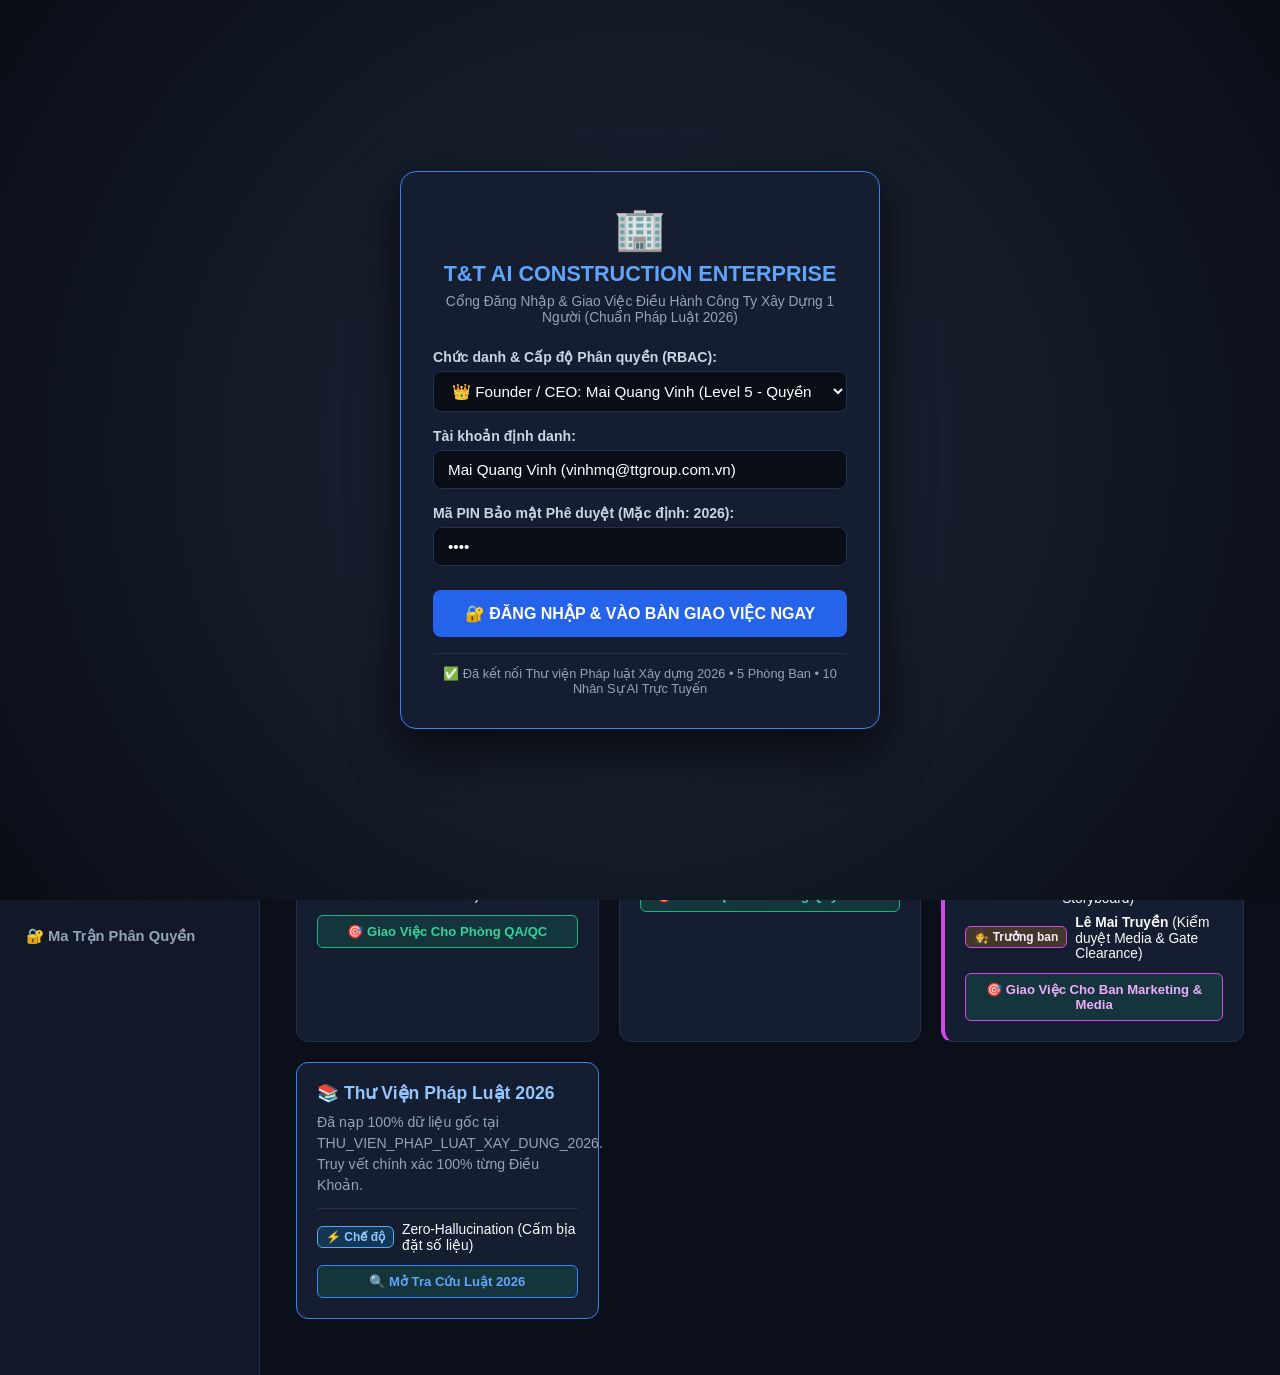
==== index.html @ bd374106 "feat(ui): nang cap giao dien 3D va web dashboard theo phong cach P&N Digital Company" ====
<!DOCTYPE html>
<html lang="vi">
<head>
  <meta charset="UTF-8">
  <meta name="viewport" content="width=device-width, initial-scale=1.0">
  <title>T&T AI Construction Consulting - Cổng Đăng Nhập & Giao Việc Điều Hành</title>
  <link rel="stylesheet" href="/static/css/style.css">
  <link rel="stylesheet" href="web/public/css/style.css">
  <!-- THREE.JS 3D ENGINE & CONTROLS -->
  <script src="/static/js/three.min.js"></script>
  <script src="/static/js/OrbitControls.js"></script>
  <script src="/static/js/office_3d.js"></script>
  <script>
    if (typeof THREE === 'undefined') {
      document.write('<script src="web/public/js/three.min.js"><\/script>');
      document.write('<script src="web/public/js/OrbitControls.js"><\/script>');
      document.write('<script src="web/public/js/office_3d.js"><\/script>');
      document.write('<script src="js/three.min.js"><\/script>');
      document.write('<script src="js/OrbitControls.js"><\/script>');
      document.write('<script src="js/office_3d.js"><\/script>');
    }
  </script>
</head>
<body>

  <!-- CỔNG ĐĂNG NHẬP BẢO MẬT (EXECUTIVE LOGIN OVERLAY) -->
  <div id="login-overlay" class="login-overlay">
    <div class="login-box">
      <div style="text-align:center; font-size:2.6rem; margin-bottom:8px;">🏢</div>
      <h2>T&T AI CONSTRUCTION ENTERPRISE</h2>
      <p class="sub">Cổng Đăng Nhập & Giao Việc Điều Hành Công Ty Xây Dựng 1 Người (Chuẩn Pháp Luật 2026)</p>

      <div class="form-group">
        <label>Chức danh & Cấp độ Phân quyền (RBAC):</label>
        <select id="login-role" class="form-control">
          <option value="FOUNDER_L5" selected>👑 Founder / CEO: Mai Quang Vinh (Level 5 - Quyền Tối Cao)</option>
          <option value="ORCHESTRATOR_L4">🧠 AI Executive Orchestrator (Level 4 - Điều phối viên)</option>
          <option value="HEAD_L3">🧑‍⚖️ Trưởng phòng Kiểm duyệt (Level 3 - Gate Clearance)</option>
          <option value="SPECIALIST_L2">👷 Chuyên viên Thực thi (Level 2 - Bóc tách chuyên môn)</option>
        </select>
      </div>

      <div class="form-group">
        <label>Tài khoản định danh:</label>
        <input type="text" id="login-user" class="form-control" value="Mai Quang Vinh (vinhmq@ttgroup.com.vn)">
      </div>

      <div class="form-group">
        <label>Mã PIN Bảo mật Phê duyệt (Mặc định: 2026):</label>
        <input type="password" id="login-pin" class="form-control" value="2026">
      </div>

      <button class="btn-primary" style="width:100%; padding:14px; font-size:1rem; margin-top:8px;" onclick="performLogin()">
        🔐 ĐĂNG NHẬP & VÀO BÀN GIAO VIỆC NGAY
      </button>

      <div style="margin-top:16px; padding-top:12px; border-top:1px solid rgba(255,255,255,0.08); font-size:0.8rem; color:#94a3b8; text-align:center;">
        ✅ Đã kết nối Thư viện Pháp luật Xây dựng 2026 • 5 Phòng Ban • 10 Nhân Sự AI Trực Tuyến
      </div>
    </div>
  </div>

  <!-- HEADER -->
  <header>
    <div class="logo-group">
      <h1>🏢 T&T ONE-PERSON AI CONSTRUCTION ENTERPRISE</h1>
      <p>Hệ Thống Đa Đại Lý AI Điều Hành Công Ty Xây Dựng 1 Người • Căn Cứ Pháp Luật Xây Dựng 2026</p>
    </div>

    <!-- GLOBAL COMMAND PALETTE BAR (CTRL + K - P&N DIGITAL STYLE) -->
    <div class="cmd-search-bar" onclick="openCommandPalette()" title="Nhấn Ctrl + K để mở tìm kiếm nhanh">
      <span>🔍 Đi tới hoặc ra lệnh: phòng, người, dự án, pháp luật...</span>
      <span class="cmd-shortcut">Ctrl K</span>
    </div>

    <div style="display:flex; gap:10px; align-items:center; flex-wrap:wrap;">
      <a href="https://github.com/MaiVinh1302/one-person-ai-construction-firm" target="_blank" style="display:flex; align-items:center; gap:6px; background:#1e293b; border:1px solid #334155; padding:7px 12px; border-radius:20px; color:#e2e8f0; text-decoration:none; font-size:0.82rem; font-weight:600;">
        <span>🐙</span>
        <span>MaiVinh1302</span>
        <span style="background:#10b981; color:#000; font-size:0.7rem; font-weight:bold; padding:1px 6px; border-radius:10px;">Synced</span>
      </a>
      <div class="founder-badge">
        <span id="active-user-badge">👑 FOUNDER / CEO: <b>Mai Quang Vinh</b> (Level 5)</span>
        <span style="color:#10b981;">● Trực tuyến</span>
      </div>
      <button onclick="logoutPortal()" style="background:#1e293b; border:1px solid #475569; color:#cbd5e1; padding:7px 12px; border-radius:8px; cursor:pointer; font-size:0.8rem; font-weight:600;">
        🚪 Đổi Vai Trò
      </button>
    </div>
  </header>

  <div class="container">
    <!-- ASIDE NAVIGATION -->
    <aside>
      <div class="nav-item active" onclick="switchTab('overview')">📊 Tổng Quan Điều Hành</div>
      <div class="nav-item" onclick="switchTab('assign')" style="color:#34d399; border:1px solid rgba(16,185,129,0.3);">🎯 Giao Việc Cho AI</div>
      <div class="nav-item" onclick="switchTab('roster')">👥 Sơ Đồ 13 Nhân Sự AI</div>
      <div class="nav-item" onclick="switchTab('reports')" style="color:#38bdf8;">📑 Trung Tâm Báo Cáo</div>
      <div class="nav-item" onclick="switchTab('sops')" style="color:#a78bfa; border:1px solid rgba(167,139,250,0.3);">📋 Quy Trình & Mẫu T&T</div>
      <div class="nav-item" onclick="switchTab('gdrive')" style="color:#38bdf8; border:1px solid rgba(56,189,248,0.3);">☁️ Kho Hồ Sơ Drive</div>
      <div class="nav-item" onclick="switchTab('floor3d')" style="color:#fbbf24; border:1px solid rgba(245,158,11,0.35);">🏛️ Mô Hình 3D Sàn Văn Phòng</div>
      <div class="nav-item" onclick="switchTab('contract')">⚖️ 1. Phòng Pháp Chế</div>
      <div class="nav-item" onclick="switchTab('bidding')">📋 2. Phòng Đấu Thầu</div>
      <div class="nav-item" onclick="switchTab('qs_boq')">📐 3. Phòng Dự Toán QS</div>
      <div class="nav-item" onclick="switchTab('qaqc')">🏗️ 4. Phòng QA/QC</div>
      <div class="nav-item" onclick="switchTab('settlement')">💰 5. Phòng Quyết Toán</div>
      <div class="nav-item" onclick="switchTab('marketing')" style="color:#d946ef; border:1px solid rgba(217,70,239,0.3);">🎬 6. Ban Marketing & Media</div>
      <div class="nav-item" onclick="switchTab('approvals')" style="color:#f59e0b;">
        🛡️ Cổng Duyệt Founder <span id="approval-badge" class="badge-count">0</span>
      </div>
      <div class="nav-item" onclick="switchTab('legal_search')">🔍 Tra Cứu Luật 2026</div>
      <div class="nav-item" onclick="switchTab('rbac')">🔐 Ma Trận Phân Quyền</div>
    </aside>

    <!-- MAIN CONTENT -->
    <main>

      <!-- 1. TAB: OVERVIEW -->
      <section id="pane-overview" class="tab-pane active">
        <div style="display:flex; justify-content:space-between; align-items:center; flex-wrap:wrap; gap:12px; margin-bottom:16px;">
          <div>
            <h2 class="page-title" style="margin-bottom:4px;">Bàn Làm Việc Giám Đốc (Executive AI Dashboard)</h2>
            <p class="page-desc" style="margin-bottom:0;">Mô hình vận hành 2 cấp nhân sự: 01 Chuyên viên thực thi chuyên môn + 01 Trưởng phòng kiểm duyệt quy trình trước khi chuyển bước.</p>
          </div>
          <button class="btn-primary" style="background:#10b981;" onclick="switchTab('assign')">
            🎯 + Giao Việc Mới Cho Phòng Ban AI
          </button>
        </div>

        <div class="grid-cards">
          <!-- Card 1 -->
          <div class="card">
            <h3>⚖️ Ban Pháp Chế & Hợp Đồng</h3>
            <p>Rà soát 12 bẫy điều khoản, kiểm soát trần tạm ứng 30% & bảo lãnh theo NĐ 210/2026/NĐ-CP.</p>
            <div class="staff-container">
              <div class="staff-row">
                <span class="badge-specialist">👷 Chuyên viên</span>
                <span><b>Nguyễn Văn Pháp</b> (Soạn thảo & Rà soát HĐ)</span>
              </div>
              <div class="staff-row">
                <span class="badge-head">🧑‍⚖️ Trưởng phòng</span>
                <span><b>Trần Thị Tuân Thủ</b> (Kiểm duyệt NĐ 210 & Chuyển bước)</span>
              </div>
            </div>
            <button class="btn-quick-assign" onclick="quickAssignDept('CONTRACT')">🎯 Giao Việc Cho Phòng Pháp Chế</button>
          </div>

          <!-- Card 2 -->
          <div class="card">
            <h3>📋 Ban Đấu Thầu & Mua Sắm</h3>
            <p>Kiểm soát trần chỉ định thầu 5 tỷ (NĐ 349/2026/NĐ-CP), tự động lọc báo giá dị biệt lệch > 30%.</p>
            <div class="staff-container">
              <div class="staff-row">
                <span class="badge-specialist">👷 Chuyên viên</span>
                <span><b>Lê Quang Thầu</b> (Thẩm tra Hồ sơ & Giá Mua sắm)</span>
              </div>
              <div class="staff-row">
                <span class="badge-head">🧑‍⚖️ Trưởng phòng</span>
                <span><b>Phạm Minh Đấu</b> (Kiểm duyệt NĐ 349 & Chuyển bước)</span>
              </div>
            </div>
            <button class="btn-quick-assign" onclick="quickAssignDept('BIDDING')">🎯 Giao Việc Cho Phòng Đấu Thầu</button>
          </div>

          <!-- Card 3 -->
          <div class="card">
            <h3>📐 Ban Kỹ Sư Dự Toán QS</h3>
            <p>Bóc tách hình học CAD/DXF, áp mã chuẩn Thông tư 09/2024/TT-BXD, phát hiện tính trùng và gian lận khối lượng.</p>
            <div class="staff-container">
              <div class="staff-row">
                <span class="badge-specialist">👷 Chuyên viên</span>
                <span><b>Đỗ Văn Lượng</b> (Bóc tách CAD & Áp Định mức)</span>
              </div>
              <div class="staff-row">
                <span class="badge-head">🧑‍⚖️ Trưởng phòng</span>
                <span><b>Vũ Đình Toàn</b> (Quét trùng lặp & Chuyển bước)</span>
              </div>
            </div>
            <button class="btn-quick-assign" onclick="quickAssignDept('QS_BOQ')">🎯 Giao Việc Cho Phòng Dự Toán QS</button>
          </div>

          <!-- Card 4 -->
          <div class="card">
            <h3>🏗️ Ban Quản Lý Chất Lượng QA/QC</h3>
            <p>Kiểm soát biên bản BBNTCV theo Điều 13 NĐ 06/2021 & TT 10/2021. Thẩm tra dấu hoàn công 4 bên Phụ lục II.</p>
            <div class="staff-container">
              <div class="staff-row">
                <span class="badge-specialist">👷 Chuyên viên</span>
                <span><b>Bùi Văn Nghiệm</b> (Hiện trường & Hồ sơ BBNTCV)</span>
              </div>
              <div class="staff-row">
                <span class="badge-head">🧑‍⚖️ Trưởng phòng</span>
                <span><b>Hoàng Văn Chuẩn</b> (Kiểm duyệt Điều 13 & Lệnh chuyển bước)</span>
              </div>
            </div>
            <button class="btn-quick-assign" onclick="quickAssignDept('QAQC')">🎯 Giao Việc Cho Phòng QA/QC</button>
          </div>

          <!-- Card 5 -->
          <div class="card">
            <h3>💰 Ban Kiểm Toán Thanh Toán</h3>
            <p>Kiểm toán 4 tầng biểu mẫu Mẫu 08a, khấu trừ tạm ứng 08b và bảo hành 5% theo NĐ 99/2021 & TT 96/2021.</p>
            <div class="staff-container">
              <div class="staff-row">
                <span class="badge-specialist">👷 Chuyên viên</span>
                <span><b>Ngô Thị Quyết</b> (Chiết tính Mẫu 08a & Khấu trừ)</span>
              </div>
              <div class="staff-row">
                <span class="badge-head">🧑‍⚖️ Trưởng phòng</span>
                <span><b>Đặng Đức Toán</b> (Kiểm toán 4 tầng & Trình giải ngân)</span>
              </div>
            </div>
            <button class="btn-quick-assign" onclick="quickAssignDept('SETTLEMENT')">🎯 Giao Việc Cho Phòng Quyết Toán</button>
          </div>

          <!-- Card 6: Marketing -->
          <div class="card" style="border-left: 4px solid #d946ef;">
            <h3 style="color:#f0abfc;">🎬 Ban Marketing & Truyền Thông</h3>
            <p>Sáng tạo bài viết PR, kịch bản phân cảnh Storyboard, sản xuất video 4K & Shorts quảng bá hình ảnh doanh nghiệp.</p>
            <div class="staff-container">
              <div class="staff-row">
                <span class="badge-specialist" style="border-color:#e879f9; color:#f5d0fe;">✍️ CV Bài viết</span>
                <span><b>Trần Thị Lan Tỏa</b> (Content PR & Social Media)</span>
              </div>
              <div class="staff-row">
                <span class="badge-specialist" style="border-color:#c026d3; color:#f0abfc;">🎥 CV Video</span>
                <span><b>Nguyễn Huy Dựng</b> (Dựng Video 4K & Storyboard)</span>
              </div>
              <div class="staff-row">
                <span class="badge-head" style="border-color:#d946ef; color:#fae8ff;">🧑‍⚖️ Trưởng ban</span>
                <span><b>Lê Mai Truyền</b> (Kiểm duyệt Media & Gate Clearance)</span>
              </div>
            </div>
            <button class="btn-quick-assign" style="border-color:#d946ef; color:#f0abfc;" onclick="quickAssignDept('MARKETING')">🎯 Giao Việc Cho Ban Marketing & Media</button>
          </div>

          <!-- Card 7: Legal RAG -->
          <div class="card" style="border-color: #3b82f6;">
            <h3>📚 Thư Viện Pháp Luật 2026</h3>
            <p>Đã nạp 100% dữ liệu gốc tại THU_VIEN_PHAP_LUAT_XAY_DUNG_2026. Truy vết chính xác 100% từng Điều Khoản.</p>
            <div class="staff-container">
              <div class="staff-row">
                <span class="badge-specialist" style="border-color:#60a5fa; color:#93c5fd;">⚡ Chế độ</span>
                <span>Zero-Hallucination (Cấm bịa đặt số liệu)</span>
              </div>
            </div>
            <button class="btn-quick-assign" style="border-color:#3b82f6; color:#60a5fa;" onclick="switchTab('legal_search')">🔍 Mở Tra Cứu Luật 2026</button>
          </div>
        </div>
      </section>

      <!-- 2. TAB: GIAO VIỆC & CHỈ ĐẠO AI (TASK ASSIGNMENT CENTER) -->
      <section id="pane-assign" class="tab-pane">
        <h2 class="page-title">🎯 Trung Tâm Giao Việc & Điều Phối Nhân Sự AI</h2>
        <p class="page-desc">Founder Mai Quang Vinh phát lệnh giao việc cho 1 phòng ban, một nhóm phòng ban hoặc toàn bộ công ty. Chuyên viên sẽ thực thi và Trưởng phòng rà soát quy trình trước khi xuất báo cáo.</p>

        <div class="card" style="border-left: 4px solid #10b981;">
          <label style="font-size:0.85rem; color:#94a3b8; font-weight:700; display:block; margin-bottom:8px;">⚡ CHỌN MẪU KỊCH BẢN GIAO VIỆC NHANH (1-CLICK PRESETS):</label>
          <div class="preset-btn-group">
            <button class="btn-preset" onclick="applyTaskPreset(1)">1️⃣ Giao 1 Phòng: Pháp chế rà soát Hợp đồng NĐ 210/2026</button>
            <button class="btn-preset" onclick="applyTaskPreset(2)">2️⃣ Giao 2 Phòng: Pháp chế + Đấu thầu NĐ 349/2026</button>
            <button class="btn-preset" onclick="applyTaskPreset(3)">3️⃣ Giao 3 Phòng: Dự toán QS + QA/QC + Quyết toán 08a</button>
            <button class="btn-preset" style="border-color:#f59e0b; color:#fbbf24;" onclick="applyTaskPreset(4)">🔥 Giao Toàn Công Ty (Đầy đủ 6 Ban - 13 Nhân Sự AI)</button>
            <button class="btn-preset" style="border-color:#d946ef; color:#f0abfc;" onclick="applyTaskPreset(5)">🎬 Giao Ban Marketing: Chiến Dịch PR & Video 2026</button>
          </div>

          <div style="display:flex; gap:16px; flex-wrap:wrap;">
            <div class="form-group" style="flex:2; min-width:260px;">
              <label>Tên nhiệm vụ / Hồ sơ giao việc:</label>
              <input type="text" id="task-title" class="form-control" value="Thẩm tra tổng thể Hồ sơ Hợp đồng, Đấu thầu & Thanh toán Đợt 1">
            </div>
            <div class="form-group" style="flex:1; min-width:200px;">
              <label>Thuộc Dự án:</label>
              <input type="text" id="task-project" class="form-control" value="Tổ hợp Thương mại & Văn phòng T&T Tower">
            </div>
          </div>

          <div style="display:flex; gap:16px; flex-wrap:wrap;">
            <div class="form-group" style="flex:1; min-width:200px;">
              <label>Mức độ ưu tiên:</label>
              <select id="task-priority" class="form-control">
                <option value="URGENT" selected>🔥 HỎA TỐC - Thực thi và báo cáo ngay lập tức</option>
                <option value="HIGH">⚡ CAO - Ưu tiên xử lý trong ngày</option>
                <option value="NORMAL">📌 BÌNH THƯỜNG - Theo kế hoạch tuần</option>
              </select>
            </div>
            <div class="form-group" style="flex:1; min-width:200px;">
              <label>Hạn hoàn thành (Deadline):</label>
              <input type="text" id="task-deadline" class="form-control" value="2026-11-15 17:00">
            </div>
          </div>

          <div class="form-group">
            <label>Chọn Phòng Ban Nhận Lệnh & Nạp Hồ Sơ / Đường Link File Giao Việc Cho Từng Phòng Ban:</label>
            <div class="dept-assign-grid">
              <!-- Phòng 1: Pháp chế -->
              <div class="dept-assign-card">
                <label style="display:flex; align-items:center; gap:8px; cursor:pointer; margin-bottom:4px;">
                  <input type="checkbox" id="as-contract" checked style="width:17px; height:17px;">
                  <b style="color:#93c5fd;">⚖️ 1. Ban Pháp Chế & Hợp Đồng</b>
                </label>
                <div style="font-size:0.75rem; color:#94a3b8;">👷 CV: Nguyễn Văn Pháp • 🧑‍⚖️ TP: Trần Thị Tuân Thủ</div>
                <div class="dept-file-box">
                  <div class="file-upload-row">
                    <label class="btn-upload-file" for="file-as-contract">📂 Tải Hồ Sơ Lên</label>
                    <input type="file" id="file-as-contract" style="display:none;" onchange="handleDeptFileSelect('CONTRACT', this, 'tag-as-contract', 'link-as-contract')">
                    <span id="tag-as-contract" class="file-name-tag">Hop_dong_thi_cong_TT_Tower.docx</span>
                  </div>
                  <input type="text" id="link-as-contract" class="input-link-small" placeholder="🔗 Dán đường link Google Drive / OneDrive / Đường dẫn file..." value="https://drive.google.com/drive/folders/HopDong_TT_Tower_2026.docx">
                </div>
              </div>

              <!-- Phòng 2: Đấu thầu -->
              <div class="dept-assign-card">
                <label style="display:flex; align-items:center; gap:8px; cursor:pointer; margin-bottom:4px;">
                  <input type="checkbox" id="as-bidding" checked style="width:17px; height:17px;">
                  <b style="color:#93c5fd;">📋 2. Ban Đấu Thầu & Mua Sắm</b>
                </label>
                <div style="font-size:0.75rem; color:#94a3b8;">👷 CV: Lê Quang Thầu • 🧑‍⚖️ TP: Phạm Minh Đấu</div>
                <div class="dept-file-box">
                  <div class="file-upload-row">
                    <label class="btn-upload-file" for="file-as-bidding">📂 Tải Hồ Sơ Lên</label>
                    <input type="file" id="file-as-bidding" style="display:none;" onchange="handleDeptFileSelect('BIDDING', this, 'tag-as-bidding', 'link-as-bidding')">
                    <span id="tag-as-bidding" class="file-name-tag">Ho_so_3_bao_gia_Tram_bien_ap.xlsx</span>
                  </div>
                  <input type="text" id="link-as-bidding" class="input-link-small" placeholder="🔗 Dán đường link hồ sơ mời thầu / báo giá..." value="https://muasamcong.mpi.gov.vn/goi-thau-tram-bien-ap-2026.xlsx">
                </div>
              </div>

              <!-- Phòng 3: Dự toán QS -->
              <div class="dept-assign-card">
                <label style="display:flex; align-items:center; gap:8px; cursor:pointer; margin-bottom:4px;">
                  <input type="checkbox" id="as-qs" checked style="width:17px; height:17px;">
                  <b style="color:#93c5fd;">📐 3. Ban Kỹ Sư Dự Toán QS & BOQ</b>
                </label>
                <div style="font-size:0.75rem; color:#94a3b8;">👷 KS: Đỗ Văn Lượng • 🧑‍⚖️ TP: Vũ Đình Toàn</div>
                <div class="dept-file-box">
                  <div class="file-upload-row">
                    <label class="btn-upload-file" for="file-as-qs">📂 Tải Hồ Sơ Lên</label>
                    <input type="file" id="file-as-qs" style="display:none;" onchange="handleDeptFileSelect('QS_BOQ', this, 'tag-as-qs', 'link-as-qs')">
                    <span id="tag-as-qs" class="file-name-tag">Ban_ve_CAD_va_BOQ_Mong_ham.xlsx</span>
                  </div>
                  <input type="text" id="link-as-qs" class="input-link-small" placeholder="🔗 Dán đường link file bản vẽ CAD/DXF hoặc bảng BOQ..." value="D:/OneDrive/Du_An_TT_Tower/BOQ_Ket_Cau_Mong_2026.xlsx">
                </div>
              </div>

              <!-- Phòng 4: QA/QC -->
              <div class="dept-assign-card">
                <label style="display:flex; align-items:center; gap:8px; cursor:pointer; margin-bottom:4px;">
                  <input type="checkbox" id="as-qaqc" checked style="width:17px; height:17px;">
                  <b style="color:#93c5fd;">🏗️ 4. Ban Quản Lý Chất Lượng QA/QC</b>
                </label>
                <div style="font-size:0.75rem; color:#94a3b8;">👷 KS: Bùi Văn Nghiệm • 🧑‍⚖️ TP: Hoàng Văn Chuẩn</div>
                <div class="dept-file-box">
                  <div class="file-upload-row">
                    <label class="btn-upload-file" for="file-as-qaqc">📂 Tải Hồ Sơ Lên</label>
                    <input type="file" id="file-as-qaqc" style="display:none;" onchange="handleDeptFileSelect('QAQC', this, 'tag-as-qaqc', 'link-as-qaqc')">
                    <span id="tag-as-qaqc" class="file-name-tag">Bien_ban_BBNTCV_va_Nen_mau_R28.pdf</span>
                  </div>
                  <input type="text" id="link-as-qaqc" class="input-link-small" placeholder="🔗 Dán đường link hồ sơ nghiệm thu BBNTCV / bản vẽ hoàn công..." value="https://drive.google.com/drive/folders/QAQC_Tang3_BBNTCV.pdf">
                </div>
              </div>

              <!-- Phòng 5: Quyết toán -->
              <div class="dept-assign-card">
                <label style="display:flex; align-items:center; gap:8px; cursor:pointer; margin-bottom:4px;">
                  <input type="checkbox" id="as-settlement" checked style="width:17px; height:17px;">
                  <b style="color:#93c5fd;">💰 5. Ban Kiểm Toán Thanh Quyết Toán</b>
                </label>
                <div style="font-size:0.75rem; color:#94a3b8;">👷 CV: Ngô Thị Quyết • 🧑‍⚖️ TP: Đặng Đức Toán</div>
                <div class="dept-file-box">
                  <div class="file-upload-row">
                    <label class="btn-upload-file" for="file-as-settlement">📂 Tải Hồ Sơ Lên</label>
                    <input type="file" id="file-as-settlement" style="display:none;" onchange="handleDeptFileSelect('SETTLEMENT', this, 'tag-as-settlement', 'link-as-settlement')">
                    <span id="tag-as-settlement" class="file-name-tag">Ho_so_Thanh_toan_Mau_08a_Dot1.xlsx</span>
                  </div>
                  <input type="text" id="link-as-settlement" class="input-link-small" placeholder="🔗 Dán đường link biểu mẫu 08a / 08b đề nghị thanh toán..." value="D:/OneDrive/Du_An_TT_Tower/ThanhToan_Mau_08a_Dot1.xlsx">
                </div>
              </div>

              <!-- Phòng 6: Marketing & Truyền thông -->
              <div class="dept-assign-card" style="border-left: 3px solid #d946ef;">
                <label style="display:flex; align-items:center; gap:8px; cursor:pointer; margin-bottom:4px;">
                  <input type="checkbox" id="as-marketing" checked style="width:17px; height:17px;">
                  <b style="color:#f0abfc;">🎬 6. Ban Marketing & Truyền Thông</b>
                </label>
                <div style="font-size:0.75rem; color:#94a3b8;">✍️ CV: Trần Thị Lan Tỏa • 🎥 CV: Nguyễn Huy Dựng • 🧑‍⚖️ TB: Lê Mai Truyền</div>
                <div class="dept-file-box">
                  <div class="file-upload-row">
                    <label class="btn-upload-file" for="file-as-marketing">📂 Tải Hồ Sơ Lên</label>
                    <input type="file" id="file-as-marketing" style="display:none;" onchange="handleDeptFileSelect('MARKETING', this, 'tag-as-marketing', 'link-as-marketing')">
                    <span id="tag-as-marketing" class="file-name-tag">Brief_Chien_Dich_Marketing_TT_Tower.docx</span>
                  </div>
                  <input type="text" id="link-as-marketing" class="input-link-small" placeholder="🔗 Dán link Google Drive / kịch bản / ảnh flycam công trình..." value="https://drive.google.com/drive/folders/Marketing_Media_TT_Tower.docx">
                </div>
              </div>
            </div>
          </div>

          <div class="form-group">
            <label>Chỉ đạo chi tiết của Founder Mai Quang Vinh:</label>
            <textarea id="task-instruction" class="form-control" rows="2">Yêu cầu các Chuyên viên bóc tách chính xác số liệu, tuyệt đối không bịa đặt. Các Trưởng phòng kiểm tra chặt chẽ điều kiện chuyển bước theo Nghị định 210/2026, Nghị định 349/2026 và xuất bộ báo cáo trình tôi phê duyệt.</textarea>
          </div>

          <button class="btn-primary" style="background:#10b981; width:100%; padding:14px; font-size:1rem;" onclick="submitTaskAssignment()">
            🚀 PHÁT LỆNH GIAO VIỆC & YÊU CẦU AI THỰC THI NGAY
          </button>
        </div>

        <!-- Kết quả giao việc vừa chạy -->
        <div id="assign-result" class="result-box" style="display:none; border-left-color:#10b981;"></div>

        <!-- Danh sách lịch sử giao việc -->
        <div class="card" style="margin-top:20px;">
          <h3 style="color:#cbd5e1; margin-bottom:12px;">📋 NHẬT KÝ CÁC NHIỆM VỤ ĐÃ GIAO TRONG PHIÊN ĐIỀU HÀNH</h3>
          <div id="tasks-history-list">
            <p style="color:var(--text-muted);">Chưa có nhiệm vụ nào được giao. Hãy bấm nút "Phát Lệnh Giao Việc" ở trên.</p>
          </div>
        </div>
      </section>

      <!-- TAB 3: ROSTER (SƠ ĐỒ NHÂN SỰ) -->
      <section id="pane-roster" class="tab-pane">
        <h2 class="page-title">Sơ Đồ Tổ Chức 2 Cấp Nhân Sự (Department Personnel Roster)</h2>
        <p class="page-desc">Cơ chế phối hợp nội bộ: Chuyên viên bóc tách thực thi -> Trưởng phòng kiểm duyệt quy trình, quy chuẩn, quy chế trước khi chuyển giao.</p>

        <div id="roster-container">
          <p style="color:var(--text-muted);">Đang tải danh bạ nhân sự...</p>
        </div>
      </section>

      <!-- TAB 4: TRUNG TÂM BÁO CÁO (REPORTS CENTER) -->
      <section id="pane-reports" class="tab-pane">
        <h2 class="page-title">Trung Tâm Báo Cáo & Xuất Bản Hồ Sơ Thẩm Tra</h2>
        <p class="page-desc">Hỗ trợ xuất bản Báo Cáo Tổng Thể Công Ty, Báo Cáo Riêng Từng Phòng Ban, và Báo Cáo Chuyên Đề Theo Yêu Cầu chuẩn Nghị định 30/2020/NĐ-CP.</p>

        <!-- Block 1: Master Report -->
        <div class="card" style="border-left: 4px solid #3b82f6; margin-bottom: 24px;">
          <div style="display:flex; justify-content:space-between; align-items:center; flex-wrap:wrap; gap:12px;">
            <div>
              <h3 style="color:#60a5fa;">👑 1. BẢN BÁO CÁO TỔNG THỂ CÔNG TY (MASTER EXECUTIVE DOSSIER)</h3>
              <p style="font-size:0.88rem; color:#94a3b8; margin-top:4px;">Tổng hợp toàn diện 5 phòng ban: Hợp đồng, Đấu thầu, QS BOQ, QA/QC hiện trường, Thanh quyết toán Mẫu 08a.</p>
            </div>
            <button class="btn-primary" onclick="generateMasterReport(this)">📄 Xuất Bản Báo Cáo Tổng Thể</button>
          </div>
          <div id="master-report-preview" style="display:none; margin-top:16px;"></div>
        </div>

        <!-- Block 2: Modular Custom Report -->
        <div class="card" style="border-left: 4px solid #10b981; margin-bottom: 24px;">
          <h3 style="color:#34d399;">📑 2. BÁO CÁO TỔNG HỢP CHUYÊN ĐỀ THEO YÊU CẦU (MODULAR REPORT)</h3>
          <p style="font-size:0.88rem; color:#94a3b8; margin-top:4px;">Lựa chọn một hoặc một vài quy trình để tổng hợp báo cáo độc lập (không cần chạy đủ 5 phòng ban):</p>
          
          <div class="checkbox-group">
            <label class="checkbox-item">
              <input type="checkbox" id="mod-contract" checked> ⚖️ Ban Pháp Chế & Hợp Đồng
            </label>
            <label class="checkbox-item">
              <input type="checkbox" id="mod-bidding" checked> 📋 Ban Đấu Thầu & Mua Sắm
            </label>
            <label class="checkbox-item">
              <input type="checkbox" id="mod-qs"> 📐 Ban Dự Toán QS & BOQ
            </label>
            <label class="checkbox-item">
              <input type="checkbox" id="mod-qaqc"> 🏗️ Ban Quản Lý Chất Lượng QA/QC
            </label>
            <label class="checkbox-item">
              <input type="checkbox" id="mod-settlement"> 💰 Ban Kiểm Toán Quyết Toán
            </label>
          </div>

          <div style="display:flex; gap:12px; margin-top:12px; flex-wrap:wrap;">
            <input type="text" id="mod-theme" class="form-control" style="flex:1; min-width:240px;" placeholder="Nhập chủ đề báo cáo" value="Báo Cáo Thẩm Định Lựa Chọn Nhà Thầu & Rà Soát Hợp Đồng">
            <button class="btn-primary" style="background:#10b981;" onclick="generateModularReport(this)">⚡ Tạo Báo Cáo Chuyên Đề</button>
          </div>
          <div id="modular-report-preview" style="display:none; margin-top:16px;"></div>
        </div>

        <!-- Block 3: List of generated reports -->
        <div class="card">
          <h3 style="color:#cbd5e1; margin-bottom:12px;">📂 DANH MỤC CÁC BÁO CÁO ĐÃ PHÁT HÀNH TRONG PHIÊN LÀM VIỆC</h3>
          <div id="reports-list-container">
            <p style="color:var(--text-muted);">Chưa có báo cáo nào được xuất bản. Hãy chạy thẩm tra hoặc bấm nút xuất bản ở trên.</p>
          </div>
        </div>
      </section>

      <!-- TAB 5: CONTRACT AUDIT -->
      <section id="pane-contract" class="tab-pane">
        <h2 class="page-title">Phòng Pháp Chế & Đàm Phán Hợp Đồng</h2>
        <p class="page-desc">Chuyên viên Nguyễn Văn Pháp bóc tách -> Trưởng phòng Trần Thị Tuân Thủ kiểm duyệt NĐ 210/2026/NĐ-CP & cấp lệnh chuyển bước.</p>

        <div class="card">
          <div class="dept-attachment-banner">
            <label style="font-size:0.86rem; font-weight:700; color:#38bdf8; display:block; margin-bottom:8px;">📂 NẠP HỒ SƠ HỢP ĐỒNG HOẶC DÁN ĐƯỜNG LINK GIAO VIỆC CHO PHÒNG PHÁP CHẾ:</label>
            <div style="display:flex; gap:12px; align-items:center; flex-wrap:wrap;">
              <label class="btn-upload-file" for="file-ct-tab">📂 Tải File Hợp Đồng (.docx/.pdf)</label>
              <input type="file" id="file-ct-tab" style="display:none;" onchange="handleDeptFileSelect('CONTRACT', this, 'tag-ct-tab', 'link-ct-tab')">
              <span id="tag-ct-tab" class="file-name-tag">Hop_dong_thi_cong_TT_Tower.docx</span>
              <input type="text" id="link-ct-tab" class="form-control" style="flex:1; min-width:240px; padding:7px 12px; font-size:0.85rem;" placeholder="🔗 Hoặc dán đường link file hợp đồng (Google Drive / OneDrive / Đường dẫn máy)..." value="https://drive.google.com/drive/folders/HopDong_TT_Tower_2026.docx">
            </div>
          </div>

          <div class="form-group">
            <label>Tên hợp đồng:</label>
            <input type="text" id="ct-title" class="form-control" value="Hợp đồng thi công xây dựng Cọc và Móng hầm Toà nhà Văn phòng T&T">
          </div>
          <div style="display: flex; gap: 16px; flex-wrap:wrap;">
            <div class="form-group" style="flex:1;">
              <label>Ngày ký hợp đồng (YYYY-MM-DD):</label>
              <input type="text" id="ct-date" class="form-control" value="2026-08-15">
            </div>
            <div class="form-group" style="flex:1;">
              <label>Giá trị hợp đồng (VNĐ):</label>
              <input type="number" id="ct-val" class="form-control" value="10000000000">
            </div>
          </div>
          <div style="display: flex; gap: 16px; flex-wrap:wrap;">
            <div class="form-group" style="flex:1;">
              <label>Mức tạm ứng đề nghị (VNĐ):</label>
              <input type="number" id="ct-adv" class="form-control" value="3500000000">
            </div>
            <div class="form-group" style="flex:1;">
              <label>Có nộp Bảo lãnh tạm ứng ngân hàng?</label>
              <select id="ct-guarantee" class="form-control">
                <option value="false" selected>Không có (Chưa nộp bảo lãnh)</option>
                <option value="true">Đã nộp Thư bảo lãnh tạm ứng</option>
              </select>
            </div>
          </div>
          <div class="form-group">
            <label>Điều khoản dự thảo cần thẩm tra:</label>
            <textarea id="ct-clauses" class="form-control" rows="3">Điều 5: Chủ đầu tư tạm ứng 35% giá trị hợp đồng. Thời hạn thanh toán khối lượng hoàn thành trong vòng 45 ngày kể từ ngày nhận hồ sơ. Thời hạn quyết toán hợp đồng khi chủ đầu tư thu xếp được vốn.</textarea>
          </div>
          <button class="btn-primary" onclick="submitContractAudit()">🚀 Chạy Quy Trình Thẩm Tra 2 Cấp & Xuất Báo Cáo Riêng Phòng Pháp Chế</button>
        </div>

        <div id="contract-result" class="result-box" style="display:none;"></div>
      </section>

      <!-- TAB 6: BIDDING -->
      <section id="pane-bidding" class="tab-pane">
        <h2 class="page-title">Phòng Đấu Thầu & Mua Sắm (Procurement)</h2>
        <p class="page-desc">Chuyên viên Lê Quang Thầu phân tích ma trận báo giá -> Trưởng phòng Phạm Minh Đấu kiểm duyệt NĐ 349/2026 & cấp lệnh chuyển bước.</p>

        <div class="card">
          <div class="dept-attachment-banner">
            <label style="font-size:0.86rem; font-weight:700; color:#38bdf8; display:block; margin-bottom:8px;">📂 NẠP HỒ SƠ MỜI THẦU / BÁO GIÁ HOẶC DÁN LINK GIAO VIỆC CHO PHÒNG ĐẤU THẦU:</label>
            <div style="display:flex; gap:12px; align-items:center; flex-wrap:wrap;">
              <label class="btn-upload-file" for="file-bd-tab">📂 Tải Hồ Sơ Báo Giá (.xlsx/.pdf)</label>
              <input type="file" id="file-bd-tab" style="display:none;" onchange="handleDeptFileSelect('BIDDING', this, 'tag-bd-tab', 'link-bd-tab')">
              <span id="tag-bd-tab" class="file-name-tag">Ho_so_3_bao_gia_Tram_bien_ap.xlsx</span>
              <input type="text" id="link-bd-tab" class="form-control" style="flex:1; min-width:240px; padding:7px 12px; font-size:0.85rem;" placeholder="🔗 Hoặc dán đường link hồ sơ thầu / báo giá..." value="https://muasamcong.mpi.gov.vn/goi-thau-tram-bien-ap-2026.xlsx">
            </div>
          </div>

          <div class="form-group">
            <label>Tên gói thầu:</label>
            <input type="text" id="bd-name" class="form-control" value="Gói thầu số 03: Thi công trạm biến áp và máy phát điện dự phòng">
          </div>
          <div style="display: flex; gap: 16px; flex-wrap:wrap;">
            <div class="form-group" style="flex:1;">
              <label>Loại gói thầu:</label>
              <select id="bd-type" class="form-control">
                <option value="CONSTRUCTION" selected>Xây lắp (Trần chỉ định thầu 5 tỷ - NĐ 349)</option>
                <option value="CONSULTANCY">Tư vấn (Trần chỉ định thầu 3 tỷ - NĐ 349)</option>
                <option value="GOODS">Mua sắm hàng hóa (Trần 2 tỷ)</option>
              </select>
            </div>
            <div class="form-group" style="flex:1;">
              <label>Giá trị dự toán gói thầu (VNĐ):</label>
              <input type="number" id="bd-budget" class="form-control" value="4800000000">
            </div>
          </div>
          <div style="display: flex; gap: 16px; flex-wrap:wrap;">
            <div class="form-group" style="flex:1;">
              <label>Hình thức:</label>
              <select id="bd-direct" class="form-control">
                <option value="true" selected>Chỉ định thầu rút gọn</option>
                <option value="false">Đấu thầu rộng rãi qua mạng</option>
              </select>
            </div>
            <div class="form-group" style="flex:1;">
              <label>Đã đăng tải yêu cầu báo giá trên Mạng Đấu thầu Quốc gia?</label>
              <select id="bd-posted" class="form-control">
                <option value="true" selected>Đã đăng tải công khai</option>
                <option value="false">Chưa đăng tải (Vi phạm NĐ 349)</option>
              </select>
            </div>
          </div>
          <button class="btn-primary" onclick="submitBiddingAudit()">🚀 Chạy Quy Trình Thẩm Định 2 Cấp & Xuất Báo Cáo Riêng Phòng Đấu Thầu</button>
        </div>

        <div id="bidding-result" class="result-box" style="display:none;"></div>
      </section>

      <!-- TAB 7: QS BOQ -->
      <section id="pane-qs_boq" class="tab-pane">
        <h2 class="page-title">Phòng Kỹ Sư Dự Toán QS & Bóc Tách BOQ</h2>
        <p class="page-desc">Kỹ sư Đỗ Văn Lượng bóc tách hình học & định mức -> Trưởng phòng Vũ Đình Toàn rà soát quét gian lận trùng lặp.</p>

        <div class="card">
          <div class="dept-attachment-banner">
            <label style="font-size:0.86rem; font-weight:700; color:#38bdf8; display:block; margin-bottom:8px;">📂 NẠP FILE BẢN VẼ CAD / BẢNG DỰ TOÁN EXCEL HOẶC DÁN LINK GIAO VIỆC CHO PHÒNG QS:</label>
            <div style="display:flex; gap:12px; align-items:center; flex-wrap:wrap;">
              <label class="btn-upload-file" for="file-qs-tab">📂 Tải File BOQ / CAD (.xlsx/.dxf)</label>
              <input type="file" id="file-qs-tab" style="display:none;" onchange="handleDeptFileSelect('QS_BOQ', this, 'tag-qs-tab', 'link-qs-tab')">
              <span id="tag-qs-tab" class="file-name-tag">Ban_ve_CAD_va_BOQ_Mong_ham.xlsx</span>
              <input type="text" id="link-qs-tab" class="form-control" style="flex:1; min-width:240px; padding:7px 12px; font-size:0.85rem;" placeholder="🔗 Hoặc dán đường link file BOQ Excel / Bản vẽ CAD..." value="D:/OneDrive/Du_An_TT_Tower/BOQ_Ket_Cau_Mong_2026.xlsx">
            </div>
          </div>

          <p style="margin-bottom: 12px; font-size: 0.9rem; color: #cbd5e1;">Hồ sơ BOQ dự thầu kiểm tra tự động (gồm các đầu việc đào đất, bê tông lót, cốt thép móng):</p>
          <button class="btn-primary" onclick="submitQSBOQAudit()">🚀 Chạy Quy Trình Thẩm Tra BOQ 2 Cấp & Xuất Báo Cáo Riêng Phòng QS</button>
        </div>

        <div id="qs-result" class="result-box" style="display:none;"></div>
      </section>

      <!-- TAB 8: QAQC -->
      <section id="pane-qaqc" class="tab-pane">
        <h2 class="page-title">Phòng Quản Lý Chất Lượng QA/QC Hiện Trường</h2>
        <p class="page-desc">Kỹ sư Bùi Văn Nghiệm kiểm tra hiện trường & BBNTCV -> Trưởng phòng Hoàng Văn Chuẩn ban hành Lệnh Chuyển Bước Thi Công.</p>

        <div class="card">
          <div class="dept-attachment-banner">
            <label style="font-size:0.86rem; font-weight:700; color:#38bdf8; display:block; margin-bottom:8px;">📂 NẠP BIÊN BẢN NGHIỆM THU BBNTCV / PHIẾU NÉN MẪU HOẶC DÁN LINK GIAO VIỆC CHO PHÒNG QA/QC:</label>
            <div style="display:flex; gap:12px; align-items:center; flex-wrap:wrap;">
              <label class="btn-upload-file" for="file-qa-tab">📂 Tải Hồ Sơ QA/QC (.pdf/.docx)</label>
              <input type="file" id="file-qa-tab" style="display:none;" onchange="handleDeptFileSelect('QAQC', this, 'tag-qa-tab', 'link-qa-tab')">
              <span id="tag-qa-tab" class="file-name-tag">Bien_ban_BBNTCV_va_Nen_mau_R28.pdf</span>
              <input type="text" id="link-qa-tab" class="form-control" style="flex:1; min-width:240px; padding:7px 12px; font-size:0.85rem;" placeholder="🔗 Hoặc dán đường link hồ sơ nghiệm thu / bản vẽ hoàn công..." value="https://drive.google.com/drive/folders/QAQC_Tang3_BBNTCV.pdf">
            </div>
          </div>

          <div class="form-group">
            <label>Hạng mục nghiệm thu:</label>
            <input type="text" id="qa-item" class="form-control" value="Nghiệm thu đổ bê tông sàn dầm Tầng 3 (Trục 1-5)">
          </div>
          <div style="display: flex; gap: 16px; flex-wrap:wrap;">
            <div class="form-group" style="flex:1;">
              <label>Kết quả thí nghiệm cường độ R28:</label>
              <select id="qa-passed" class="form-control">
                <option value="true" selected>Đạt yêu cầu mác thiết kế B25</option>
                <option value="false">Không đạt hoặc chưa có phiếu kết quả</option>
              </select>
            </div>
            <div class="form-group" style="flex:1;">
              <label>Nhật ký thi công đã ký xác nhận?</label>
              <select id="qa-logbook" class="form-control">
                <option value="true" selected>Đã ký đủ TVGS và Chỉ huy trưởng</option>
                <option value="false">Chưa ký nhật ký ngày</option>
              </select>
            </div>
          </div>
          <button class="btn-primary" onclick="submitQAQCAudit()">🚀 Chạy Quy Trình Nghiệm Thu 2 Cấp & Xuất Báo Cáo Riêng Phòng QA/QC</button>
        </div>

        <div id="qaqc-result" class="result-box" style="display:none;"></div>
      </section>

      <!-- TAB 9: SETTLEMENT 08A -->
      <section id="pane-settlement" class="tab-pane">
        <h2 class="page-title">Phòng Kiểm Toán Thanh & Quyết Toán (Mẫu 08a)</h2>
        <p class="page-desc">Chuyên viên Ngô Thị Quyết chiết tính -> Trưởng phòng Đặng Đức Toán kiểm toán 4 tầng & cấp lệnh giải ngân.</p>

        <div class="card">
          <div class="dept-attachment-banner">
            <label style="font-size:0.86rem; font-weight:700; color:#38bdf8; display:block; margin-bottom:8px;">📂 NẠP HỒ SƠ THANH TOÁN MẪU 08A / 08B HOẶC DÁN LINK GIAO VIỆC CHO PHÒNG QUYẾT TOÁN:</label>
            <div style="display:flex; gap:12px; align-items:center; flex-wrap:wrap;">
              <label class="btn-upload-file" for="file-st-tab">📂 Tải Bảng Tính Mẫu 08a (.xlsx/.pdf)</label>
              <input type="file" id="file-st-tab" style="display:none;" onchange="handleDeptFileSelect('SETTLEMENT', this, 'tag-st-tab', 'link-st-tab')">
              <span id="tag-st-tab" class="file-name-tag">Ho_so_Thanh_toan_Mau_08a_Dot1.xlsx</span>
              <input type="text" id="link-st-tab" class="form-control" style="flex:1; min-width:240px; padding:7px 12px; font-size:0.85rem;" placeholder="🔗 Hoặc dán đường link hồ sơ thanh quyết toán Mẫu 08a..." value="D:/OneDrive/Du_An_TT_Tower/ThanhToan_Mau_08a_Dot1.xlsx">
            </div>
          </div>

          <div style="display: flex; gap: 16px; flex-wrap:wrap;">
            <div class="form-group" style="flex:1;">
              <label>Giá trị hợp đồng duyệt (VNĐ):</label>
              <input type="number" id="st-contract" class="form-control" value="12000000000">
            </div>
            <div class="form-group" style="flex:1;">
              <label>Lũy kế thanh toán kỳ trước (VNĐ):</label>
              <input type="number" id="st-prev" class="form-control" value="8500000000">
            </div>
          </div>
          <div style="display: flex; gap: 16px; flex-wrap:wrap;">
            <div class="form-group" style="flex:1;">
              <label>Giá trị đề nghị kỳ này (VNĐ):</label>
              <input type="number" id="st-curr" class="form-control" value="4200000000">
            </div>
            <div class="form-group" style="flex:1;">
              <label>Thu hồi tạm ứng kỳ này (Mẫu 08b VNĐ):</label>
              <input type="number" id="st-rec" class="form-control" value="1000000000">
            </div>
          </div>
          <button class="btn-primary" onclick="submitSettlementAudit()">🚀 Chạy Quy Trình Kiểm Toán 08a 2 Cấp & Xuất Báo Cáo Riêng Phòng Quyết Toán</button>
        </div>

        <div id="settlement-result" class="result-box" style="display:none;"></div>
      </section>

      <!-- TAB 10: MARKETING & MEDIA (BAN MARKETING & TRUYỀN THÔNG) -->
      <section id="pane-marketing" class="tab-pane">
        <h2 class="page-title">🎬 Ban Marketing & Truyền Thông (Marketing & Media)</h2>
        <p class="page-desc">Chuyên viên Trần Thị Lan Tỏa sáng tạo bài viết PR • Chuyên viên Nguyễn Huy Dựng dựng video quảng cáo & kịch bản Storyboard • Trưởng ban Lê Mai Truyền kiểm soát chất lượng & Gate Clearance.</p>

        <div class="card" style="border-left: 4px solid #d946ef;">
          <div class="dept-attachment-banner">
            <label style="font-size:0.86rem; font-weight:700; color:#d946ef; display:block; margin-bottom:8px;">📂 NẠP TÀI LIỆU Ý TƯỞNG / BRIEF CHIẾN DỊCH HOẶC DÁN LINK CHO BAN MARKETING:</label>
            <div style="display:flex; gap:12px; align-items:center; flex-wrap:wrap;">
              <label class="btn-upload-file" for="file-mkt-tab">📂 Tải Tài Liệu Brief / Hình Ảnh (.docx/.pdf/.zip)</label>
              <input type="file" id="file-mkt-tab" style="display:none;" onchange="handleDeptFileSelect('MARKETING', this, 'tag-mkt-tab', 'link-mkt-tab')">
              <span id="tag-mkt-tab" class="file-name-tag">Brief_Chien_Dich_Marketing_TT_Tower.docx</span>
              <input type="text" id="link-mkt-tab" class="form-control" style="flex:1; min-width:240px; padding:7px 12px; font-size:0.85rem;" placeholder="🔗 Hoặc dán đường link Google Drive / kho ảnh flycam công trình..." value="https://drive.google.com/drive/folders/Marketing_Media_TT_Tower.docx">
            </div>
          </div>

          <div style="display: flex; gap: 16px; flex-wrap:wrap;">
            <div class="form-group" style="flex:2; min-width:260px;">
              <label>Chủ đề chiến dịch truyền thông (Campaign Theme):</label>
              <input type="text" id="mkt-title" class="form-control" value="Chiến dịch Nâng tầm Thương hiệu Tổng thầu AI T&T Tower 2026">
            </div>
            <div class="form-group" style="flex:1; min-width:180px;">
              <label>Thời lượng video (Giây):</label>
              <select id="mkt-video-duration" class="form-control">
                <option value="30">30 Giây (TikTok / Reels / Shorts)</option>
                <option value="60" selected>60 Giây (Facebook & Fanpage)</option>
                <option value="90">90 Giây (Website & Giới thiệu Năng lực)</option>
                <option value="120">120 Giây (Phim đại dự án 4K)</option>
              </select>
            </div>
            <div class="form-group" style="flex:1; min-width:180px;">
              <label>Ngân sách dự kiến (VNĐ):</label>
              <input type="number" id="mkt-budget" class="form-control" value="35000000">
            </div>
          </div>

          <div class="form-group">
            <label>Thông điệp cốt lõi truyền thông (Core Message):</label>
            <textarea id="mkt-core-message" class="form-control" rows="2">T&T AI Construction Enterprise: Tiên phong ứng dụng trí tuệ nhân tạo điều hành thi công, chuẩn mực Pháp lý Xây dựng 2026, đảm bảo an toàn tuyệt đối và bảo toàn dòng tiền CĐT 100%.</textarea>
          </div>

          <div class="form-group">
            <label>Kênh truyền thông mục tiêu:</label>
            <div style="display:flex; gap:16px; flex-wrap:wrap; font-size:0.88rem; color:#cbd5e1;">
              <label style="cursor:pointer;"><input type="checkbox" id="mkt-ch-fb" checked> 📘 Facebook Fanpage</label>
              <label style="cursor:pointer;"><input type="checkbox" id="mkt-ch-li" checked> 💼 LinkedIn B2B</label>
              <label style="cursor:pointer;"><input type="checkbox" id="mkt-ch-tt" checked> 📱 TikTok / Reels / Shorts</label>
              <label style="cursor:pointer;"><input type="checkbox" id="mkt-ch-yt" checked> 🎥 YouTube 4K & Website</label>
            </div>
          </div>

          <button class="btn-primary" style="background:#c026d3; width:100%; padding:12px; font-size:0.95rem;" onclick="submitMarketingCampaign()">🚀 Chạy Chiến Dịch Truyền Thông 2 Cấp & Xuất Bản Báo Cáo Media (Word .docx)</button>
        </div>

        <div id="marketing-result" class="result-box" style="display:none;"></div>
      </section>

      <!-- TAB: CORPORATE SOPS & TEMPLATES (QUY TRÌNH & BIỂU MẪU TẬP ĐOÀN T&T) -->
      <section id="pane-sops" class="tab-pane">
        <div style="display:flex; justify-content:space-between; align-items:center; flex-wrap:wrap; gap:12px; margin-bottom:16px;">
          <div>
            <h2 class="page-title" style="margin-bottom:4px;">📋 Hệ Thống Quy Trình & Bộ Biểu Mẫu Nội Bộ Tập Đoàn T&T</h2>
            <p class="page-desc" style="margin-bottom:0;">Chắt lọc từ kho dữ liệu thực tế tại <code>D:\OneDrive - CONG TY CO PHAN TAP DOAN T&T\VINH\CÁC QUY TRÌNH THỰC HIỆN</code>. Áp dụng song song cùng Pháp luật Xây dựng 2026.</p>
          </div>
          <button class="btn-primary" style="background:#8b5cf6;" onclick="loadSOPs(true)">
            🔄 Tải Lại Dữ Liệu Quy Trình
          </button>
        </div>

        <!-- Thống kê 5 trụ cột SOP -->
        <div class="grid-cards" style="grid-template-columns: repeat(auto-fit, minmax(220px, 1fr)); margin-bottom:20px;">
          <div class="card" style="border-color:#8b5cf6; padding:14px;">
            <b style="color:#a78bfa; font-size:0.95rem;">⚖️ Trụ Cột 1: Hợp Đồng Mẫu</b>
            <p style="font-size:0.8rem; color:#cbd5e1; margin:4px 0 0 0;">30 mẫu HĐ XD (QĐ 690) & 14 mẫu HĐ Cung ứng (QĐ 560) kèm Cam kết XDCK.2024.01.</p>
          </div>
          <div class="card" style="border-color:#38bdf8; padding:14px;">
            <b style="color:#38bdf8; font-size:0.95rem;">📋 Trụ Cột 2: Đấu Thầu & HSMT</b>
            <p style="font-size:0.8rem; color:#cbd5e1; margin:4px 0 0 0;">12 biểu mẫu LCNT (QĐ 419/420/516) & 33 mẫu HSMT chuẩn hóa (QĐ 458: BM12->BM41).</p>
          </div>
          <div class="card" style="border-color:#10b981; padding:14px;">
            <b style="color:#34d399; font-size:0.95rem;">📐 Trụ Cột 3: Chuẩn Hóa 8 Bill</b>
            <p style="font-size:0.8rem; color:#cbd5e1; margin:4px 0 0 0;">Trần CPC 5%, MIN(BVHC, BBNT, HĐ), bảng độ sụt bê tông Bill 6 & 12 bước QT01-XLPS.</p>
          </div>
          <div class="card" style="border-color:#f59e0b; padding:14px;">
            <b style="color:#fbbf24; font-size:0.95rem;">🏗️ Trụ Cột 4: 17 Biểu Mẫu QA/QC</b>
            <p style="font-size:0.8rem; color:#cbd5e1; margin:4px 0 0 0;">Checklist 17 BM từ Phê duyệt NTP/NCC/PTN LAS-XD đến Nghiệm thu hoàn thành.</p>
          </div>
          <div class="card" style="border-color:#ec4899; padding:14px;">
            <b style="color:#f472b6; font-size:0.95rem;">💰 Trụ Cột 5: Quy Định TQT</b>
            <p style="font-size:0.8rem; color:#cbd5e1; margin:4px 0 0 0;">QĐ 122/123: Luật 3 lỗi từ chối, SLA 24h, thẩm định KTXD 50%/80%/100%, Tờ trình BM-16.1/16.2.</p>
          </div>
        </div>

        <div id="sops-container">
          <p style="color:var(--text-muted);">Đang kết nối kho quy trình Tập đoàn...</p>
        </div>
      </section>

      <!-- TAB: GOOGLE DRIVE CLOUD REPOSITORY -->
      <section id="pane-gdrive" class="tab-pane">
        <div style="display:flex; justify-content:space-between; align-items:center; flex-wrap:wrap; gap:12px; margin-bottom:16px;">
          <div>
            <h2 class="page-title" style="margin-bottom:4px;">☁️ Kho Hồ Sơ Doanh Nghiệp Trên Google Drive</h2>
            <p class="page-desc" style="margin-bottom:0;">Phân chia khoa học theo từng Dự án (Dự án 1, Dự án 2...) • 5 Phòng Ban • 10 Cá nhân (Chuyên viên + Trưởng phòng) • Tự động upload & cấp quyền.</p>
          </div>
          <div style="display:flex; gap:10px; flex-wrap:wrap;">
            <a id="btn-open-root-drive" href="https://drive.google.com/drive/folders/1ZQIUSN-tsDB9j0hGe6YfTw0SG9vMQK-D" target="_blank" class="btn-primary" style="background:#0284c7; text-decoration:none; display:inline-flex; align-items:center; gap:6px;">
              📂 Mở Kho Thư Mục Gốc Trên Drive
            </a>
            <button class="btn-primary" style="background:#10b981;" onclick="triggerDriveSync()">
              ⚡ Tự Động Đồng Bộ Báo Cáo Lên Drive
            </button>
          </div>
        </div>

        <!-- Drive Connection Banner -->
        <div style="background:rgba(2,132,199,0.1); border:1px solid #0284c7; padding:14px 18px; border-radius:10px; margin-bottom:16px; display:flex; justify-content:space-between; align-items:center; flex-wrap:wrap; gap:10px;">
          <div>
            <div style="display:flex; align-items:center; gap:8px;">
              <span style="font-size:1.3rem;">☁️</span>
              <b style="color:#7dd3fc; font-size:1rem;">Tài khoản Google Drive kết nối:</b>
              <code style="background:#0f172a; color:#38bdf8; padding:3px 8px; border-radius:4px; font-size:0.9rem;">quangvinh1302@gmail.com</code>
            </div>
            <div style="font-size:0.83rem; color:#cbd5e1; margin-top:4px;">
              • Thư mục gốc: <code>KHO_LUU_TRU_HO_SO_DOANH_NGHIEP_AI_XAY_DUNG</code> • Quyền hạn: Toàn quyền truy cập (Full Drive API v3)
            </div>
          </div>
          <div style="display:flex; gap:8px; align-items:center;">
            <label style="color:#94a3b8; font-size:0.85rem; font-weight:bold;">Chọn Dự án để duyệt:</label>
            <select id="drive-project-selector" class="form-control" style="width:auto; padding:6px 12px; font-size:0.88rem;" onchange="renderDriveProjectView(this.value)">
              <option value="DU_AN_1" selected>🏢 DỰ ÁN 1: Tổ hợp T&T Tower</option>
              <option value="DU_AN_2">🌳 DỰ ÁN 2: Khu Đô thị T&T Eco City</option>
            </select>
          </div>
        </div>

        <!-- Sync Status Alert -->
        <div id="drive-sync-alert" style="display:none; background:rgba(16,185,129,0.15); border:1px solid #10b981; color:#34d399; padding:12px 16px; border-radius:8px; margin-bottom:16px; font-size:0.88rem;"></div>

        <!-- Drive Tree Container -->
        <div id="drive-tree-container">
          <p style="color:var(--text-muted);">⏳ Đang nạp danh bạ hồ sơ Google Drive...</p>
        </div>
      </section>

      <!-- TAB: 3D VIRTUAL OFFICE FLOOR -->
      <section id="pane-floor3d" class="tab-pane">
        <div style="display:flex; justify-content:space-between; align-items:center; flex-wrap:wrap; gap:12px; margin-bottom:12px;">
          <div>
            <h2 class="page-title" style="margin-bottom:4px;">🏛️ Mô Hình 3D Sàn Làm Việc Doanh Nghiệp (Virtual 3D Office Floor)</h2>
            <p class="page-desc" style="margin-bottom:0;">Mô phỏng 3D thời gian thực 6 Ban chuyên môn, Văn phòng Founder Mai Quang Vinh, Phòng họp Hội đồng, Phòng Giải Trí Wellness & Căn Tin Quầy Bar. Bàn ghế, máy tính, kệ hồ sơ & 22 nhân sự di chuyển sống động.</p>
          </div>
          <div style="display:flex; gap:8px; flex-wrap:wrap;">
            <button class="btn-primary" style="background:#0284c7;" onclick="if(window.office3DInstance) window.office3DInstance.gatherAllToMeeting()">
              📢 Triệu Tập Họp Hội Đồng
            </button>
            <button class="btn-primary" style="background:#f59e0b;" onclick="if(window.office3DInstance) window.office3DInstance.gatherAllToBreak()">
              ☕ Giờ Nghỉ Giải Lao
            </button>
            <button class="btn-primary" style="background:#10b981;" onclick="if(window.office3DInstance) window.office3DInstance.sendAllBackToDesks()">
              🏃 Về Bàn Làm Việc
            </button>
            <button class="btn-primary" style="background:#6366f1;" onclick="if(window.office3DInstance) window.office3DInstance.toggleDayNight()">
              🌓 Ngày / Đêm
            </button>
          </div>
        </div>

        <!-- Camera View Preset Bar -->
        <div style="background:#0f172a; border:1px solid #1e293b; padding:10px 14px; border-radius:8px; margin-bottom:12px; display:flex; align-items:center; gap:8px; flex-wrap:wrap;">
          <span style="font-size:0.82rem; color:#94a3b8; font-weight:bold;">🎥 Chuyển Góc Nhìn Nhanh:</span>
          <button class="btn-preset" style="padding:4px 10px; font-size:0.78rem;" onclick="if(window.office3DInstance) window.office3DInstance.controls.target.set(0,0,0); window.office3DInstance.camera.position.set(0,38,48); window.office3DInstance.controls.update();">🌐 Toàn Cảnh Sàn</button>
          <button class="btn-preset" style="padding:4px 10px; font-size:0.78rem; border-color:#f59e0b; color:#fbbf24;" onclick="if(window.office3DInstance) window.office3DInstance.focusZone('FOUNDER')">👑 Phòng Founder</button>
          <button class="btn-preset" style="padding:4px 10px; font-size:0.78rem; border-color:#38bdf8; color:#38bdf8;" onclick="if(window.office3DInstance) window.office3DInstance.focusZone('BOARDROOM')">🏛️ Phòng Họp Lớn</button>
          <button class="btn-preset" style="padding:4px 10px; font-size:0.78rem; border-color:#10b981; color:#34d399;" onclick="if(window.office3DInstance) window.office3DInstance.focusZone('RECREATION')">🎮 Phòng Giải Trí</button>
          <button class="btn-preset" style="padding:4px 10px; font-size:0.78rem; border-color:#f59e0b; color:#fbbf24;" onclick="if(window.office3DInstance) window.office3DInstance.focusZone('CANTEEN')">☕ Căn Tin & Quầy Bar</button>
          <button class="btn-preset" style="padding:4px 10px; font-size:0.78rem; border-color:#a855f7; color:#c084fc;" onclick="if(window.office3DInstance) window.office3DInstance.focusZone('LEGAL')">⚖️ Ban Pháp Chế</button>
          <button class="btn-preset" style="padding:4px 10px; font-size:0.78rem; border-color:#3b82f6; color:#60a5fa;" onclick="if(window.office3DInstance) window.office3DInstance.focusZone('BIDDING')">📋 Ban Đấu Thầu</button>
          <button class="btn-preset" style="padding:4px 10px; font-size:0.78rem; border-color:#10b981; color:#34d399;" onclick="if(window.office3DInstance) window.office3DInstance.focusZone('QS')">📐 Ban Dự Toán QS</button>
          <button class="btn-preset" style="padding:4px 10px; font-size:0.78rem; border-color:#f97316; color:#fb923c;" onclick="if(window.office3DInstance) window.office3DInstance.focusZone('QAQC')">🏗️ Ban QA/QC</button>
          <button class="btn-preset" style="padding:4px 10px; font-size:0.78rem; border-color:#ec4899; color:#f472b6;" onclick="if(window.office3DInstance) window.office3DInstance.focusZone('SETTLEMENT')">💰 Ban Quyết Toán</button>
          <button class="btn-preset" style="padding:4px 10px; font-size:0.78rem; border-color:#d946ef; color:#f0abfc;" onclick="if(window.office3DInstance) window.office3DInstance.focusZone('MARKETING')">🎬 Ban Marketing</button>
        </div>

        <!-- TOP WORKFLOW PIPELINE BAR (PAN DIGITAL STYLE) -->
        <div class="workflow-pipeline">
          <div class="pipeline-node" onclick="if(window.office3DInstance) window.office3DInstance.focusZone('FOUNDER')" title="Nhấp để chuyển camera về phòng Founder">
            <span class="pipeline-node-icon">👑</span>
            <span class="pipeline-node-title">1. Founder</span>
            <span class="pipeline-node-status">🟢 Phê duyệt</span>
          </div>
          <span class="pipeline-arrow">➔</span>
          <div class="pipeline-node" onclick="if(window.office3DInstance) window.office3DInstance.focusZone('LEGAL')" title="Nhấp để chuyển camera về Ban Pháp Chế">
            <span class="pipeline-node-icon">⚖️</span>
            <span class="pipeline-node-title">2. Pháp Chế</span>
            <span class="pipeline-node-status">🟢 2 Trực tuyến</span>
          </div>
          <span class="pipeline-arrow">➔</span>
          <div class="pipeline-node" onclick="if(window.office3DInstance) window.office3DInstance.focusZone('BIDDING')" title="Nhấp để chuyển camera về Ban Đấu Thầu">
            <span class="pipeline-node-icon">📋</span>
            <span class="pipeline-node-title">3. Đấu Thầu</span>
            <span class="pipeline-node-status">🟢 4 Trực tuyến</span>
          </div>
          <span class="pipeline-arrow">➔</span>
          <div class="pipeline-node" onclick="if(window.office3DInstance) window.office3DInstance.focusZone('QS')" title="Nhấp để chuyển camera về Ban Dự Toán QS">
            <span class="pipeline-node-icon">📐</span>
            <span class="pipeline-node-title">4. Dự Toán QS</span>
            <span class="pipeline-node-status">🟢 4 Trực tuyến</span>
          </div>
          <span class="pipeline-arrow">➔</span>
          <div class="pipeline-node active-glow" onclick="if(window.office3DInstance) window.office3DInstance.focusZone('QAQC')" title="Nhấp để chuyển camera về Ban QA/QC">
            <span class="pipeline-node-icon">🏗️</span>
            <span class="pipeline-node-title">5. QA/QC</span>
            <span class="pipeline-node-status" style="color:#fbbf24;">⚡ Đang thẩm định</span>
          </div>
          <span class="pipeline-arrow">➔</span>
          <div class="pipeline-node" onclick="if(window.office3DInstance) window.office3DInstance.focusZone('SETTLEMENT')" title="Nhấp để chuyển camera về Ban Quyết Toán">
            <span class="pipeline-node-icon">💰</span>
            <span class="pipeline-node-title">6. Quyết Toán</span>
            <span class="pipeline-node-status">🟢 2 Trực tuyến</span>
          </div>
          <span class="pipeline-arrow">➔</span>
          <div class="pipeline-node" onclick="if(window.office3DInstance) window.office3DInstance.focusZone('MARKETING')" title="Nhấp để chuyển camera về Ban Marketing">
            <span class="pipeline-node-icon">🎬</span>
            <span class="pipeline-node-title">7. Marketing</span>
            <span class="pipeline-node-status">🟢 3 Trực tuyến</span>
          </div>
        </div>

        <!-- 3D Canvas Box -->
        <div style="position:relative; width:100%; height:650px; background:#070a13; border:2px solid #0284c7; border-radius:12px; overflow:hidden; box-shadow:0 12px 30px rgba(0,0,0,0.6);">
          <div id="office-3d-canvas-container" style="width:100%; height:100%;"></div>

          <!-- DRAWER TOGGLE BUTTON (TRẠNG THÁI PHÒNG BAN) -->
          <button class="drawer-toggle-btn" onclick="toggleDeptDrawer()">
            <span>📊 TRẠNG THÁI PHÒNG BAN</span>
            <span style="background:#0284c7; color:#fff; border-radius:10px; padding:1px 6px; font-size:0.7rem;">Live</span>
          </button>

          <!-- REALTIME DEPARTMENT STATUS DRAWER (PAN DIGITAL STYLE) -->
          <div id="dept-status-drawer" class="dept-status-drawer">
            <div class="drawer-header">
              <div style="font-weight:700; color:#38bdf8; font-size:0.92rem; display:flex; align-items:center; gap:6px;">
                <span>⚡ TRẠNG THÁI PHÒNG BAN & TIẾN ĐỘ</span>
              </div>
              <button onclick="toggleDeptDrawer()" style="background:none; border:none; color:#94a3b8; font-size:1.1rem; cursor:pointer;">✕</button>
            </div>
            <div class="drawer-body">
              <!-- Chờ bạn duyệt section -->
              <div style="background:rgba(245,158,11,0.1); border:1px solid #f59e0b; border-radius:8px; padding:10px;">
                <div style="color:#fbbf24; font-weight:700; font-size:0.8rem; margin-bottom:6px;">⏳ CHỜ BẠN DUYỆT (2 HỒ SƠ)</div>
                <div class="approval-card-drawer" style="margin-bottom:6px;">
                  <div style="font-weight:600; color:#e2e8f0;">Thẩm duyệt Mẫu 08a Đợt 4 (18.6 tỷ)</div>
                  <div style="font-size:0.72rem; color:#94a3b8; margin:3px 0;">Ban Quyết toán • NĐ 254/2025</div>
                  <button class="btn-primary" style="padding:3px 8px; font-size:0.72rem; background:#10b981;" onclick="switchTab('approvals')">Xem Phê Duyệt</button>
                </div>
                <div class="approval-card-drawer">
                  <div style="font-weight:600; color:#e2e8f0;">Lệnh chuyển bước Đổ bê tông dầm sàn T5</div>
                  <div style="font-size:0.72rem; color:#94a3b8; margin:3px 0;">Ban QA/QC • Điều 13 NĐ 06/2021</div>
                  <button class="btn-primary" style="padding:3px 8px; font-size:0.72rem; background:#10b981;" onclick="switchTab('approvals')">Xem Phê Duyệt</button>
                </div>
              </div>

              <!-- Danh sách tiến độ 6 Ban -->
              <div style="font-size:0.8rem; color:#94a3b8; font-weight:700; text-transform:uppercase;">Tiến Độ 6 Ban & Dịch Vụ</div>

              <div style="background:#0f172a; border:1px solid #1e293b; border-radius:8px; padding:10px;">
                <div style="display:flex; justify-content:space-between; align-items:center; margin-bottom:4px;">
                  <span style="font-weight:600; color:#c084fc;">⚖️ Ban Pháp Chế (2 NS)</span>
                  <span style="font-size:0.7rem; color:#34d399;">● 88%</span>
                </div>
                <div style="font-size:0.73rem; color:#cbd5e1;">Rà soát 12 bẫy HĐ & tạm ứng 30% NĐ 210</div>
              </div>

              <div style="background:#0f172a; border:1px solid #1e293b; border-radius:8px; padding:10px;">
                <div style="display:flex; justify-content:space-between; align-items:center; margin-bottom:4px;">
                  <span style="font-weight:600; color:#60a5fa;">📋 Ban Đấu Thầu (4 NS)</span>
                  <span style="font-size:0.7rem; color:#34d399;">● 82%</span>
                </div>
                <div style="font-size:0.73rem; color:#cbd5e1;">Lập E-HSMT & thẩm tra 3 báo giá NĐ 349</div>
              </div>

              <div style="background:#0f172a; border:1px solid #1e293b; border-radius:8px; padding:10px;">
                <div style="display:flex; justify-content:space-between; align-items:center; margin-bottom:4px;">
                  <span style="font-weight:600; color:#34d399;">📐 Ban Dự Toán QS (4 NS)</span>
                  <span style="font-size:0.7rem; color:#34d399;">● 79%</span>
                </div>
                <div style="font-size:0.73rem; color:#cbd5e1;">Bóc CAD kết cấu, hạ tầng san nền & MEP TT 09/2024</div>
              </div>

              <div style="background:#0f172a; border:1px solid #1e293b; border-radius:8px; padding:10px;">
                <div style="display:flex; justify-content:space-between; align-items:center; margin-bottom:4px;">
                  <span style="font-weight:600; color:#fb923c;">🏗️ Ban QA/QC (4 NS)</span>
                  <span style="font-size:0.7rem; color:#fbbf24;">● 70%</span>
                </div>
                <div style="font-size:0.73rem; color:#cbd5e1;">Kiểm định mẫu R28 LAS-XD & quy trình 16.BM</div>
              </div>

              <div style="background:#0f172a; border:1px solid #1e293b; border-radius:8px; padding:10px;">
                <div style="display:flex; justify-content:space-between; align-items:center; margin-bottom:4px;">
                  <span style="font-weight:600; color:#f472b6;">💰 Ban Quyết Toán (2 NS)</span>
                  <span style="font-size:0.7rem; color:#34d399;">● 81%</span>
                </div>
                <div style="font-size:0.73rem; color:#cbd5e1;">Kiểm toán 4 tầng & soát sai lệch Mẫu 08a Đợt 4</div>
              </div>

              <div style="background:#0f172a; border:1px solid #1e293b; border-radius:8px; padding:10px;">
                <div style="display:flex; justify-content:space-between; align-items:center; margin-bottom:4px;">
                  <span style="font-weight:600; color:#f0abfc;">🎬 Ban Marketing (3 NS)</span>
                  <span style="font-size:0.7rem; color:#34d399;">● 81%</span>
                </div>
                <div style="font-size:0.73rem; color:#cbd5e1;">Sản xuất bài viết PR báo chí & video năng lực 4K</div>
              </div>

              <div style="background:#0f172a; border:1px solid #1e293b; border-radius:8px; padding:10px;">
                <div style="display:flex; justify-content:space-between; align-items:center; margin-bottom:4px;">
                  <span style="font-weight:600; color:#2dd4bf;">☕ Căn Tin & Dịch Vụ (2 NS)</span>
                  <span style="font-size:0.7rem; color:#34d399;">● 100%</span>
                </div>
                <div style="font-size:0.73rem; color:#cbd5e1;">Barista quầy bar & bếp dinh dưỡng sẵn sàng phục vụ</div>
              </div>
            </div>
          </div>

          <!-- BOTTOM PROJECT TICKER PILLS (PAN DIGITAL STYLE) -->
          <div class="project-ticker-container">
            <div class="project-ticker-pill" onclick="switchTab('gdrive')">
              <span>🏢 Dự án 1: KĐT T&T City Complex</span>
              <span style="color:#10b981; font-weight:bold;">84%</span>
            </div>
            <div class="project-ticker-pill" onclick="switchTab('gdrive')">
              <span>🏗️ Dự án 2: Tòa nhà hỗn hợp T&T Tower</span>
              <span style="color:#38bdf8; font-weight:bold;">62%</span>
            </div>
            <div class="project-ticker-pill" onclick="switchTab('gdrive')">
              <span>🌉 Dự án 3: Hạ tầng KCN Công nghệ cao</span>
              <span style="color:#fbbf24; font-weight:bold;">Thẩm tra CAD</span>
            </div>
          </div>

          <!-- REALTIME METRICS FOOTER (3D CONTAINER) -->
          <div class="metrics-footer-3d">
            <span style="color:#34d399; font-weight:bold;">● 22 Nhân sự AI đang trực</span>
            <span>•</span>
            <span style="color:#e2e8f0;">0 Cần chú ý</span>
            <span>•</span>
            <span style="color:#fbbf24; font-weight:bold;">2 Chờ phê duyệt</span>
            <span>•</span>
            <span style="color:#38bdf8;">⚡ Hệ thống ổn định</span>
          </div>

          <!-- Interactive Hologram Modal Popup -->
          <div id="staff-3d-modal" style="display:none; position:absolute; top:20px; right:20px; width:330px; background:rgba(15,23,42,0.95); backdrop-filter:blur(10px); border:1px solid #38bdf8; border-radius:10px; padding:16px; box-shadow:0 8px 24px rgba(0,0,0,0.8); z-index:100;">
            <div style="display:flex; justify-content:space-between; align-items:flex-start; margin-bottom:8px;">
              <span id="modal-staff-level" class="badge-head">Level 3</span>
              <button onclick="document.getElementById('staff-3d-modal').style.display='none'" style="background:none; border:none; color:#94a3b8; font-size:1.1rem; cursor:pointer;">✕</button>
            </div>
            <h3 id="modal-staff-name" style="color:#60a5fa; margin:0 0 4px 0; font-size:1.1rem;">Nguyễn Văn Pháp</h3>
            <div id="modal-staff-role" style="font-size:0.83rem; color:#cbd5e1; margin-bottom:10px;">Chuyên viên Hợp đồng</div>
            <div style="background:#090d16; border:1px solid #1e293b; padding:10px; border-radius:6px; font-size:0.8rem; color:#94a3b8; margin-bottom:12px;">
              <div style="margin-bottom:4px;">📍 <b>Khu vực làm việc:</b> <span id="modal-staff-dept" style="color:#38bdf8;">Pháp Chế</span></div>
              <div style="margin-bottom:4px;">💼 <b>Trạng thái:</b> <span style="color:#34d399;">● Đang làm việc tại văn phòng</span></div>
              <div>⚡ <b>Hồ sơ phụ trách:</b> Soạn thảo, rà soát điều khoản & chuẩn hóa quy trình</div>
            </div>
            <div style="display:flex; gap:8px;">
              <button id="modal-btn-assign" class="btn-primary" style="flex:1; padding:7px 10px; font-size:0.8rem;" onclick="quickAssignFrom3D()">🎯 Giao Việc Ngay</button>
              <button class="btn-download" style="flex:1; padding:7px 10px; font-size:0.8rem;" onclick="switchTab('reports')">📑 Xem Báo Cáo</button>
            </div>
          </div>
        </div>
      </section>

      <!-- TAB 10: FOUNDER APPROVALS -->
      <section id="pane-approvals" class="tab-pane">
        <h2 class="page-title">Cổng Phê Duyệt Của Founder (Human-in-the-Loop)</h2>
        <p class="page-desc">Các hồ sơ vượt ngưỡng thẩm quyền của AI bắt buộc Founder duy nhất ra quyết định phê duyệt cấp cao.</p>

        <div id="approvals-list" class="card">
          <p style="color:var(--text-muted);">Đang tải danh sách chờ phê duyệt...</p>
        </div>
      </section>

      <!-- TAB 11: LEGAL SEARCH -->
      <section id="pane-legal_search" class="tab-pane">
        <h2 class="page-title">Tra Cứu Thư Viện Pháp Luật Xây Dựng 2026 Tại Chỗ</h2>
        <p class="page-desc">Truy xuất dữ liệu trực tiếp từ Danh mục Pháp luật Xây dựng 2026.</p>

        <div class="card">
          <div style="display:flex; gap:12px;">
            <input type="text" id="legal-kw" class="form-control" placeholder="Nhập từ khóa tra cứu (ví dụ: tạm ứng, chỉ định thầu, 210, 349, 08a, nghiệm thu...)" value="tạm ứng">
            <button class="btn-primary" onclick="searchLaw()">Tra Cứu Ngay</button>
          </div>
        </div>

        <div id="legal-results" style="margin-top:20px;"></div>
      </section>

      <!-- TAB 12: RBAC MATRIX -->
      <section id="pane-rbac" class="tab-pane">
        <h2 class="page-title">Ma Trận Phân Quyền & Giới Hạn Thẩm Quyền (RBAC)</h2>
        <p class="page-desc">Nguyên tắc phân tầng 5 cấp độ: Chuyên viên thực thi -> Trưởng phòng kiểm duyệt -> Founder quyết định tối cao.</p>

        <div class="card">
          <table>
            <thead>
              <tr>
                <th>Hành động / Nghiệp vụ</th>
                <th>Cấp thẩm quyền tối thiểu</th>
                <th>Người có quyền phê duyệt</th>
                <th>Yêu cầu phê duyệt Founder?</th>
              </tr>
            </thead>
            <tbody id="rbac-tbody"></tbody>
          </table>
        </div>
      </section>

    </main>
  </div>

  <script>
    // =========================================================================
    // HYBRID CLIENT-SIDE FALLBACK ENGINE (Đảm bảo chạy 100% cả trên Localhost & GitHub Pages)
    // =========================================================================
    const LOCAL_STATE = {
      approvals: [],
      reports: [],
      tasks: [],
      laws: [
        { so_hieu: "210/2026/NĐ-CP", ten_vb: "Nghị định sửa đổi, bổ sung quy định về Hợp đồng xây dựng", linh_vuc: "Hợp đồng xây dựng", ngay_hl: "01/07/2026", tinh_trang: "Còn hiệu lực", diem_moi: "Trần tạm ứng tối đa 30%; tạm ứng > 1 tỷ bắt buộc có bảo lãnh ngân hàng; thời hạn quyết toán hợp đồng tối đa 60 ngày (công trình lớn 120 ngày)." },
        { so_hieu: "349/2026/NĐ-CP", ten_vb: "Nghị định quy định chi tiết Luật Đấu thầu sửa đổi", linh_vuc: "Đấu thầu & Mua sắm", ngay_hl: "09/09/2026", tinh_trang: "Còn hiệu lực", diem_moi: "Nâng hạn mức chỉ định thầu lên 5 tỷ VNĐ cho gói xây lắp, 3 tỷ VNĐ cho gói tư vấn; loại bỏ báo giá lệch >30% so với trung bình; bắt buộc đăng tải yêu cầu báo giá trên Mạng đấu thầu quốc gia." },
        { so_hieu: "06/2021/NĐ-CP", ten_vb: "Nghị định về quản lý chất lượng, thi công xây dựng và bảo trì công trình", linh_vuc: "Quản lý chất lượng QA/QC", ngay_hl: "26/01/2021", tinh_trang: "Còn hiệu lực", diem_moi: "Điều 13 quy định nghiệm thu công việc xây dựng; Phụ lục II quy định mẫu dấu bản vẽ hoàn công bắt buộc đủ 4 chữ ký pháp lý." },
        { so_hieu: "99/2021/NĐ-CP", ten_vb: "Nghị định về quản lý, thanh toán, quyết toán dự án sử dụng vốn đầu tư công", linh_vuc: "Thanh quyết toán QS", ngay_hl: "01/01/2022", tinh_trang: "Còn hiệu lực", diem_moi: "Biểu mẫu 08a (Bảng xác định giá trị khối lượng công việc hoàn thành) và Mẫu 08b (Thu hồi tạm ứng); kiểm soát lũy kế không vượt giá hợp đồng." },
        { so_hieu: "09/2024/TT-BXD", ten_vb: "Thông tư sửa đổi, bổ sung định mức xây dựng thuộc Thông tư 12/2021/TT-BXD", linh_vuc: "Định mức & Dự toán", ngay_hl: "15/10/2024", tinh_trang: "Còn hiệu lực", diem_moi: "Cập nhật hệ thống mã hiệu định mức dự toán xây dựng công trình, hao hụt vật liệu và ca máy." }
      ]
    };

    // Đăng nhập & Quản lý phiên
    function performLogin() {
      const roleSelect = document.getElementById('login-role');
      const roleText = roleSelect.options[roleSelect.selectedIndex].text;
      const pin = document.getElementById('login-pin').value;
      if (!pin) {
        alert("Vui lòng nhập mã PIN xác thực (Mặc định: 2026)!");
        return;
      }
      sessionStorage.setItem('tt_logged_in', 'true');
      sessionStorage.setItem('tt_role_text', roleText);
      document.getElementById('active-user-badge').innerHTML = roleText;
      document.getElementById('login-overlay').style.display = 'none';
    }

    function logoutPortal() {
      sessionStorage.removeItem('tt_logged_in');
      document.getElementById('login-overlay').style.display = 'flex';
    }

    if (sessionStorage.getItem('tt_logged_in') === 'true') {
      document.getElementById('login-overlay').style.display = 'none';
      const savedRole = sessionStorage.getItem('tt_role_text');
      if (savedRole) document.getElementById('active-user-badge').innerHTML = savedRole;
    }

    // Lưu trữ thông tin file tải lên / đường link giao việc của từng phòng ban
    const DEPT_ATTACHMENTS = {
      CONTRACT: { file_name: "Hop_dong_thi_cong_TT_Tower.docx", file_link: "https://drive.google.com/drive/folders/HopDong_TT_Tower_2026.docx" },
      BIDDING: { file_name: "Ho_so_3_bao_gia_Tram_bien_ap.xlsx", file_link: "https://muasamcong.mpi.gov.vn/goi-thau-tram-bien-ap-2026.xlsx" },
      QS_BOQ: { file_name: "Ban_ve_CAD_va_BOQ_Mong_ham.xlsx", file_link: "D:/OneDrive/Du_An_TT_Tower/BOQ_Ket_Cau_Mong_2026.xlsx" },
      QAQC: { file_name: "Bien_ban_BBNTCV_va_Nen_mau_R28.pdf", file_link: "https://drive.google.com/drive/folders/QAQC_Tang3_BBNTCV.pdf" },
      SETTLEMENT: { file_name: "Ho_so_Thanh_toan_Mau_08a_Dot1.xlsx", file_link: "D:/OneDrive/Du_An_TT_Tower/ThanhToan_Mau_08a_Dot1.xlsx" }
    };

    async function handleDeptFileSelect(dept, inputEl, tagId, linkId) {
      if (!inputEl.files || inputEl.files.length === 0) return;
      const file = inputEl.files[0];
      const tagEl = document.getElementById(tagId);
      const linkEl = document.getElementById(linkId);
      if (tagEl) tagEl.innerText = "⏳ Đang tải: " + file.name;

      DEPT_ATTACHMENTS[dept].file_name = file.name;

      // Đọc base64 và gửi lên /api/upload nếu có backend FastAPI
      const reader = new FileReader();
      reader.onload = async function(ev) {
        const b64 = ev.target.result;
        try {
          const res = await fetch('/api/upload', {
            method: 'POST',
            headers: { 'Content-Type': 'application/json' },
            body: JSON.stringify({
              department: dept,
              filename: file.name,
              content_base64: b64
            })
          });
          if (res.ok) {
            const d = await res.json();
            if (tagEl) tagEl.innerText = "✅ " + d.original_name;
            if (linkEl) linkEl.value = window.location.origin + d.download_url;
            DEPT_ATTACHMENTS[dept].file_link = window.location.origin + d.download_url;
            return;
          }
        } catch (err) {}
        if (tagEl) tagEl.innerText = "✅ " + file.name;
        if (linkEl && !linkEl.value) linkEl.value = "local-upload://" + file.name;
        DEPT_ATTACHMENTS[dept].file_link = linkEl ? linkEl.value : ("local-upload://" + file.name);
      };
      reader.readAsDataURL(file);
    }

    function toggleDeptPreview(boxId) {
      const el = document.getElementById(boxId);
      if (!el) return;
      el.style.display = (el.style.display === 'none' || !el.style.display) ? 'block' : 'none';
    }

    // Tạo file Word tải trực tiếp trên trình duyệt khi chạy qua GitHub Pages
    function downloadClientDoc(reportCode, markdownText) {
      const htmlContent = `
        <html xmlns:o='urn:schemas-microsoft-com:office:office' xmlns:w='urn:schemas-microsoft-com:office:word' xmlns='http://www.w3.org/TR/REC-html40'>
        <head><meta charset='utf-8'><title>${reportCode}</title>
        <style>body { font-family: 'Times New Roman', serif; font-size: 12pt; line-height: 1.5; } pre { white-space: pre-wrap; font-family: 'Times New Roman', serif; }</style>
        </head><body>
        <h2 style="text-align:center; color:#1e3a8a;">CỘNG HÒA XÃ HỘI CHỦ NGHĨA VIỆT NAM</h2>
        <p style="text-align:center; font-weight:bold; text-decoration:underline;">Độc lập - Tự do - Hạnh phúc</p>
        <hr>
        <pre>${escapeHtml(markdownText)}</pre>
        </body></html>
      `;
      const blob = new Blob(['\ufeff', htmlContent], { type: 'application/msword' });
      const url = URL.createObjectURL(blob);
      const a = document.createElement('a');
      a.href = url;
      a.download = `${reportCode}.doc`;
      document.body.appendChild(a);
      a.click();
      document.body.removeChild(a);
      URL.revokeObjectURL(url);
    }

    // Bộ giả lập xử lý AI phía Client nếu chạy trên GitHub Pages không có server Python
    function simulateClientAudit(wf, payload) {
      const nowStr = new Date().toLocaleString('vi-VN');
      const code = `BC-TT-${wf}-${Date.now().toString().slice(-6)}`;
      let res = {};

      if (wf === 'CONTRACT') {
        const val = payload.contract_value || 10000000000;
        const adv = payload.requested_advance || 3500000000;
        const ratio = ((adv / val) * 100).toFixed(2);
        const isBlocked = ratio > 30 || (adv > 1000000000 && !payload.has_bank_guarantee);
        res = {
          department: "Phòng Pháp chế & Hợp đồng (Legal & Contract)",
          contract_title: payload.contract_title || "Hợp đồng thi công xây dựng",
          applicable_law: "Nghị định 210/2026/NĐ-CP (Hiệu lực 01/07/2026)",
          gate_status: isBlocked ? "BLOCKED_REVISE" : "APPROVED_FOR_TRANSFER",
          personnel: {
            specialist: "Nguyễn Văn Pháp (Chuyên viên Soạn thảo & Rà soát Hợp đồng)",
            department_head: "Trần Thị Tuân Thủ (Trưởng phòng Pháp chế & Quản trị Rủi ro)"
          },
          specialist_dossier: {
            advance_analysis: { contract_value: val, requested_advance: adv, advance_ratio_percent: ratio },
            clause_findings: [{ clause_index: 1, risk_analysis: "Thời hạn thanh toán/quyết toán kéo dài", proposed_revision: "Thanh toán trong 14 ngày, quyết toán tối đa 60 ngày" }]
          },
          head_review: {
            review_summary: isBlocked
              ? `Trưởng phòng Trần Thị Tuân Thủ: CHẶN LẠI YÊU CẦU SỬA ĐỔI. Tạm ứng ${ratio}% vượt trần 30% hoặc thiếu bảo lãnh ngân hàng theo Khoản 2 Điều 18 NĐ 210/2026.`
              : `Trưởng phòng Trần Thị Tuân Thủ: PHÊ DUYỆT CHUYỂN BƯỚC. Hợp đồng tuân thủ NĐ 210/2026/NĐ-CP.`
          },
          critical_alerts: isBlocked ? [{
            severity: "CRITICAL",
            issue: `Mức tạm ứng ${ratio}% (${adv.toLocaleString('vi-VN')} VNĐ) vượt trần 30% hoặc thiếu bảo lãnh ngân hàng (>1 tỷ).`,
            legal_ground: "Khoản 2 Điều 18 Nghị định 210/2026/NĐ-CP",
            recommendation: "Đàm phán giảm tạm ứng <= 30% và bổ sung Thư bảo lãnh tạm ứng ngân hàng."
          }] : [],
          requires_founder_approval: true,
          summary: `[${isBlocked ? 'BLOCKED_REVISE' : 'APPROVED_FOR_TRANSFER'}] Thẩm tra hợp đồng: Tạm ứng ${ratio}%.`
        };
      } else if (wf === 'BIDDING') {
        const budget = payload.estimated_budget || 4800000000;
        const isBlocked = (payload.is_direct_award && budget > 5000000000) || !payload.posted_on_procurement_network;
        res = {
          department: "Phòng Đấu thầu & Mua sắm (Bidding & Procurement)",
          package_name: payload.package_name || "Gói thầu xây lắp",
          gate_status: isBlocked ? "BLOCKED_REVISE" : "APPROVED_FOR_TRANSFER",
          personnel: {
            specialist: "Lê Quang Thầu (Chuyên viên Thẩm tra Hồ sơ Đấu thầu)",
            department_head: "Phạm Minh Đấu (Trưởng phòng Quản lý Đấu thầu)"
          },
          specialist_dossier: { vendor_count: 3, average_price: 4800000000 },
          recommended_package_price: 4800000000,
          head_review: {
            applicable_law: "Nghị định 349/2026/NĐ-CP & Luật Đấu thầu 22/2023/QH15",
            excluded_quotes: [{ vendor: "Công ty GAMMA (Báo giá ảo)", price: 7200000000, deviation_percent: 38.5, reason: "Vượt ngưỡng lệch 30% theo NĐ 349/2026" }],
            review_summary: isBlocked
              ? "Trưởng phòng Phạm Minh Đấu: CHẶN CHUYỂN BƯỚC do vượt trần chỉ định thầu 5 tỷ hoặc chưa đăng tải Mạng đấu thầu quốc gia."
              : "Trưởng phòng Phạm Minh Đấu: PHÊ DUYỆT CHUYỂN BƯỚC. Đã loại bỏ 1 báo giá lệch >30%, trình Founder phê duyệt trao thầu."
          },
          alerts: isBlocked ? [{ severity: "CRITICAL", issue: "Vi phạm điều kiện chỉ định thầu hoặc chưa đăng tải mạng đấu thầu", legal_ground: "Nghị định 349/2026/NĐ-CP", action: "Đăng tải công khai trên Hệ thống Mạng đấu thầu Quốc gia" }] : [],
          requires_founder_approval: true,
          summary: `[${isBlocked ? 'BLOCKED_REVISE' : 'APPROVED_FOR_TRANSFER'}] Thẩm định gói thầu: Giá đề xuất 4.8 tỷ VNĐ.`
        };
      } else if (wf === 'QS_BOQ') {
        res = {
          department: "Phòng Kỹ sư Dự toán QS & BOQ",
          project_name: payload.project_name || "Dự án Tổ hợp T&T",
          gate_status: "BLOCKED_REVISE",
          total_items: 4,
          total_boq_value: 1868500000,
          personnel: {
            specialist: "Đỗ Văn Lượng (Kỹ sư QS Bóc tách Khối lượng & Áp Định mức)",
            department_head: "Vũ Đình Toàn (Trưởng phòng Thẩm tra Dự toán)"
          },
          head_review: {
            applicable_law: "Nghị định 10/2021/NĐ-CP & Thông tư 09/2024/TT-BXD",
            review_summary: "Trưởng phòng Vũ Đình Toàn: CHẶN LẠI ĐỂ SỬA ĐỔI. Phát hiện 1 đầu việc tính trùng lặp (Bê tông lót móng đá 4x6) và 1 công tác thiếu mã định mức TT 09/2024."
          },
          anomalies: [
            { severity: "CRITICAL", item_index: 3, item_name: "Bê tông lót móng đá 4x6 mác 100", issue: "Trùng lặp 100% với dòng 2!", remedy: "Loại bỏ khối lượng tính trùng 320 m3." },
            { severity: "MEDIUM", item_index: 4, item_name: "Gia công lắp dựng cốt thép móng", issue: "Thiếu mã hiệu định mức TT 09/2024/TT-BXD", remedy: "Áp mã AF.61100 chuẩn định mức." }
          ],
          summary: "[BLOCKED_REVISE] Phát hiện tính trùng khối lượng bê tông lót móng."
        };
      } else if (wf === 'QAQC') {
        const passed = payload.test_results_passed !== false && payload.logbook_updated !== false;
        res = {
          department: "Phòng Quản lý Chất lượng QA/QC",
          work_item: payload.work_item || "Nghiệm thu đổ bê tông sàn Tầng 3",
          inspection_date: "2026-11-10",
          gate_status: passed ? "APPROVED_FOR_TRANSFER" : "BLOCKED_REVISE",
          personnel: {
            specialist: "Bùi Văn Nghiệm (Kỹ sư QA/QC Giám sát Hiện trường)",
            department_head: "Hoàng Văn Chuẩn (Trưởng phòng Quản lý Chất lượng)"
          },
          specialist_dossier: { signatures_collected: ["Người lập", "Chỉ huy trưởng", "TVGS", "Chủ nhiệm GS"] },
          head_review: {
            applicable_law: "Điều 13 & Phụ lục II Nghị định 06/2021/NĐ-CP, TT 10/2021/TT-BXD",
            review_summary: passed
              ? "Trưởng phòng Hoàng Văn Chuẩn: BAN HÀNH LỆNH CHUYỂN BƯỚC THI CÔNG. Đủ điều kiện bàn giao sang Ban Quyết toán."
              : "Trưởng phòng Hoàng Văn Chuẩn: ĐÌNH CHỈ NGHIỆM THU do thiếu kết quả nén mẫu R28 hoặc chưa ký nhật ký thi công."
          },
          defects: passed ? [] : [{ issue: "Chưa đạt cường độ R28 hoặc thiếu chữ ký nhật ký thi công", rule: "Điều 13 NĐ 06/2021/NĐ-CP", order: "Dừng chuyển bước thi công ngay lập tức" }],
          summary: `[${passed ? 'APPROVED_FOR_TRANSFER' : 'BLOCKED_REVISE'}] Nghiệm thu QA/QC hiện trường.`
        };
      } else if (wf === 'MARKETING') {
        const title = payload.campaign_title || "Chiến dịch Nâng tầm Thương hiệu AI T&T Tower 2026";
        const dur = payload.video_duration_seconds || 60;
        res = {
          department: "Ban Marketing & Truyền Thông (Marketing & Media)",
          campaign_title: title,
          gate_status: "APPROVED_FOR_TRANSFER",
          personnel: {
            specialist_content: "Trần Thị Lan Tỏa (Chuyên viên Sáng tạo Nội dung & Truyền thông Xã hội)",
            specialist_video: "Nguyễn Huy Dựng (Chuyên viên Thiết kế Đồ họa & Sản xuất Video)",
            department_head: "Lê Mai Truyền (Trưởng ban Marketing & Truyền thông Thương hiệu)"
          },
          content_dossier: {
            specialist: "Trần Thị Lan Tỏa",
            posts_count: 2,
            draft_posts: [
              {
                channel: "LinkedIn / Cổng Thông Tin B2B",
                title: `T&T AI Construction: Tiên phong chuyển đổi số trong ${title}`,
                post_type: "BÀI VIẾT NĂNG LỰC & ĐỐI TÁC CHIẾN LƯỢC",
                content_preview: `🏢 Trong bối cảnh ngành xây dựng 2026, T&T AI Construction Consulting khẳng định vị thế với mô hình 1 người điều hành thông minh.\n\n🎯 ${payload.core_message || 'Minh bạch tài chính 100%'}\n\n💼 Kết nối cùng Founder & CEO Mai Quang Vinh.`,
                hashtags: ["#AIConstruction", "#TTGroup", "#Construction2026", "#SmartEngineering"]
              },
              {
                channel: "Facebook Fanpage Doanh Nghiệp",
                title: `🔥 ${title.toUpperCase()} — Bản lĩnh và năng lực từ Công nghệ AI T&T`,
                post_type: "BÀI ĐĂNG TƯƠNG TÁC & HÌNH ẢNH CÔNG TRƯỜNG",
                content_preview: `🚀 Một công ty xây dựng vận hành bằng AI có thể bóc tách CAD trong 30 giây và kiểm toán Mẫu 08a chính xác tuyệt đối!\n\n👉 ${payload.core_message || 'Bảo toàn dòng tiền CĐT'}\n\n📸 Chiêm ngưỡng thước phim flycam 4K ngay bên dưới! 👇`,
                hashtags: ["#TT_AI_Construction", "#XayDungThongMinh", "#TienDoCongTrinh", "#MaiQuangVinh"]
              }
            ]
          },
          video_dossier: {
            specialist: "Nguyễn Huy Dựng",
            duration_seconds: dur,
            video_formats: ["9:16 Shorts/Reels (1080x1920)", "16:9 4K (3840x2160)"],
            scenes_count: 4,
            storyboard: [
              { scene_number: 1, time_range: `0s - ${Math.round(dur/4)}s`, visual_description: "Flycam toàn cảnh đại dự án Tổ hợp T&T Tower nhìn từ trên cao lúc hoàng hôn", audio_voiceover: "T&T AI Construction: Đột phá công nghệ kiến tạo tương lai.", camera_shot: "Flycam Panorama Orbit 360", music_bgm: "Epic Cinematic Orchestral" },
              { scene_number: 2, time_range: `${Math.round(dur/4)}s - ${Math.round(dur/2)}s`, visual_description: "Cận cảnh công nhân và kỹ sư đổ bê tông dầm sàn kiểm định đạt chuẩn R28", audio_voiceover: "Chất lượng kiểm soát nghiêm ngặt theo Nghị định 06/2021.", camera_shot: "Slow Motion Macro Detail", music_bgm: "Epic Cinematic Tech Upbeat" },
              { scene_number: 3, time_range: `${Math.round(dur/2)}s - ${Math.round(dur*3/4)}s`, visual_description: "Văn phòng số hóa 3D với hệ thống nhân sự AI bóc tách BOQ và kiểm toán Mẫu 08a tự động", audio_voiceover: "Hệ thống đa đại lý AI kiểm toán tài chính 4 tầng minh bạch.", camera_shot: "FPV Drone fly-through sàn 3D", music_bgm: "Modern Futuristic Cyber Synth" },
              { scene_number: 4, time_range: `${Math.round(dur*3/4)}s - ${dur}s`, visual_description: "Founder Mai Quang Vinh khẳng định uy tín thương hiệu và hotline đối tác", audio_voiceover: "T&T Group: Vững nền tảng, sáng tương lai.", camera_shot: "Frontal Portrait Zoom & Logo Outro", music_bgm: "Triumphant Corporate Climax" }
            ]
          },
          head_review: {
            applicable_law: "Quy chuẩn Nhận diện Thương hiệu T&T & Chiến lược Truyền thông 2026",
            review_summary: "Trưởng ban Lê Mai Truyền: PHÊ DUYỆT CHUYỂN BƯỚC PHÁT HÀNH. Cấp phép xuất bản bài viết và render video clip trên các kênh mạng xã hội.",
            compliance_checks: [
              { check: "TÍNH CHUẨN XÁC KỸ THUẬT & PHÁP LÝ XÂY DỰNG", status: "PASS", details: "Dữ liệu tiến độ chuẩn xác, bảo mật dự án." },
              { check: "NHẬN DIỆN THƯƠNG HIỆU & BẢN QUYỀN", status: "PASS", details: "Logo chuẩn, màu sắc Navy/Gold, âm nhạc bản quyền." },
              { check: "CHẤT LƯỢNG NỘI DUNG & STORYBOARD", status: "PASS", details: "Đã phê duyệt 2 bài viết và 4 phân cảnh video." }
            ]
          },
          summary: `[APPROVED_FOR_TRANSFER] Chiến dịch ${title}: Đã phê duyệt 2 bài viết & storyboard 4 cảnh video.`
        };
      } else {
        const cVal = payload.contract_value || 12000000000;
        const prev = payload.previous_paid || 8500000000;
        const curr = payload.current_claim || 2500000000;
        const rec = payload.advance_recovered || 500000000;
        const cum = prev + curr;
        const war = curr * 0.05;
        const net = curr - rec - war;
        const isOver = cum > cVal;
        res = {
          department: "Phòng Kiểm toán Thanh & Quyết toán (Settlement Audit)",
          contract_no: "HĐ-TT-2026-08",
          contract_value: cVal,
          cumulative_completed: cum,
          completion_ratio_percent: ((cum / cVal) * 100).toFixed(1),
          advance_recovered: rec,
          warranty_retained: war,
          net_payable_amount: net,
          gate_status: isOver ? "BLOCKED_REVISE" : "APPROVED_FOR_TRANSFER",
          personnel: {
            specialist: "Ngô Thị Quyết (Chuyên viên Thẩm tra Thanh Quyết toán Mẫu 08a)",
            department_head: "Đặng Đức Toán (Trưởng phòng Kiểm toán Quyết toán)"
          },
          head_review: {
            applicable_law: "Nghị định 99/2021/NĐ-CP (Mẫu 08a, 08b) & Thông tư 96/2021/TT-BTC",
            review_summary: isOver
              ? `Trưởng phòng Đặng Đức Toán: CHẶN THANH TOÁN do lũy kế (${cum.toLocaleString('vi-VN')}) vượt giá hợp đồng (${cVal.toLocaleString('vi-VN')})!`
              : `Trưởng phòng Đặng Đức Toán: PHÊ DUYỆT HỒ SƠ 08A. Thực chi kỳ này: ${net.toLocaleString('vi-VN')} VNĐ, trình Founder duyệt giải ngân.`
          },
          red_flags: isOver ? [{ severity: "CRITICAL", issue: `Lũy kế vượt trần hợp đồng ${(cum - cVal).toLocaleString('vi-VN')} VNĐ`, legal_ground: "Điều 8 Nghị định 99/2021/NĐ-CP", action: "Cắt giảm khối lượng vượt hoặc ký Phụ lục hợp đồng bổ sung" }] : [],
          requires_founder_approval: true,
          summary: `[${isOver ? 'BLOCKED_REVISE' : 'APPROVED_FOR_TRANSFER'}] Kiểm toán Mẫu 08a: Thực thanh toán ${net.toLocaleString('vi-VN')} VNĐ.`
        };
      }

      const attachedFile = payload.attached_file_name || DEPT_ATTACHMENTS[wf]?.file_name || "Hồ sơ nhập trực tiếp";
      const attachedLink = payload.attached_file_link || DEPT_ATTACHMENTS[wf]?.file_link || "Kho dữ liệu nội bộ dự án";
      res.attached_file_name = attachedFile;
      res.attached_file_link = attachedLink;

      const md = `# T&T AI CONSTRUCTION ENTERPRISE\n## BÁO CÁO THẨM TRA RIÊNG PHÒNG BAN: ${res.department.toUpperCase()}\nMã báo cáo: ${code} | Thời gian: ${nowStr}\nTệp hồ sơ giao việc: ${attachedFile}\nĐường link hồ sơ: ${attachedLink}\nChuyên viên thực thi: ${res.personnel.specialist}\nTrưởng phòng kiểm duyệt: ${res.personnel.department_head}\nLệnh chuyển bước: [${res.gate_status}]\n\nKẾT LUẬN:\n${res.head_review.review_summary}`;
      const rep = {
        report_type: "STANDALONE_DEPARTMENT",
        report_code: code,
        created_at: nowStr,
        department: res.department,
        gate_status: res.gate_status,
        attached_file_name: attachedFile,
        attached_file_link: attachedLink,
        markdown: md,
        docx_path: ""
      };
      res.standalone_report = rep;
      LOCAL_STATE.reports.push(rep);

      if (res.requires_founder_approval) {
        const appId = `APP-000${LOCAL_STATE.approvals.length + 1}`;
        res.approval_id = appId;
        LOCAL_STATE.approvals.push({
          id: appId,
          department: res.department,
          summary: res.summary,
          status: "CHỜ FOUNDER DUYỆT"
        });
      }
      return res;
    }

    // Điều hướng Tab
    function switchTab(tabId) {
      document.querySelectorAll('.tab-pane').forEach(el => el.classList.remove('active'));
      document.querySelectorAll('.nav-item').forEach(el => el.classList.remove('active'));

      const pane = document.getElementById('pane-' + tabId);
      if (pane) pane.classList.add('active');

      const navs = document.querySelectorAll('.nav-item');
      navs.forEach(nav => {
        if (nav.getAttribute('onclick') && nav.getAttribute('onclick').includes(tabId)) {
          nav.classList.add('active');
        }
      });

      if (tabId === 'roster') loadRoster();
      if (tabId === 'reports') loadReportsList();
      if (tabId === 'sops') loadSOPs();
      if (tabId === 'gdrive') loadDriveStructure();
      if (tabId === 'floor3d') initOrResize3D();
      if (tabId === 'approvals') loadApprovals();
      if (tabId === 'rbac') loadRBAC();
      if (tabId === 'legal_search') searchLaw();
    }

    // Giao việc nhanh từ trang Tổng quan
    function quickAssignDept(wf) {
      switchTab('assign');
      document.getElementById('as-contract').checked = (wf === 'CONTRACT');
      document.getElementById('as-bidding').checked = (wf === 'BIDDING');
      document.getElementById('as-qs').checked = (wf === 'QS_BOQ');
      document.getElementById('as-qaqc').checked = (wf === 'QAQC');
      document.getElementById('as-settlement').checked = (wf === 'SETTLEMENT');
      if (document.getElementById('as-marketing')) document.getElementById('as-marketing').checked = (wf === 'MARKETING');

      const names = {
        'CONTRACT': 'Thẩm tra Pháp lý Hợp đồng & Rà soát 12 Bẫy (NĐ 210/2026)',
        'BIDDING': 'Thẩm định Hồ sơ Đấu thầu & Lọc báo giá lệch >30% (NĐ 349/2026)',
        'QS_BOQ': 'Bóc tách Khối lượng BOQ & Áp mã định mức TT 09/2024/TT-BXD',
        'QAQC': 'Kiểm tra Điều kiện Nghiệm thu BBNTCV & Mẫu dấu hoàn công (NĐ 06/2021)',
        'SETTLEMENT': 'Kiểm toán 4 tầng Hồ sơ Thanh toán Mẫu 08a (NĐ 99/2021)',
        'MARKETING': 'Lập Kế hoạch PR & Sản xuất Video quảng cáo năng lực doanh nghiệp'
      };
      document.getElementById('task-title').value = names[wf] || 'Giao việc chuyên môn phòng ban';
    }

    function applyTaskPreset(num) {
      if (num === 1) {
        quickAssignDept('CONTRACT');
      } else if (num === 2) {
        document.getElementById('as-contract').checked = true;
        document.getElementById('as-bidding').checked = true;
        document.getElementById('as-qs').checked = false;
        document.getElementById('as-qaqc').checked = false;
        document.getElementById('as-settlement').checked = false;
        if (document.getElementById('as-marketing')) document.getElementById('as-marketing').checked = false;
        document.getElementById('task-title').value = "Thẩm định Gói thầu Mua sắm Thiết bị & Rà soát Dự thảo Hợp đồng";
      } else if (num === 3) {
        document.getElementById('as-contract').checked = false;
        document.getElementById('as-bidding').checked = false;
        document.getElementById('as-qs').checked = true;
        document.getElementById('as-qaqc').checked = true;
        document.getElementById('as-settlement').checked = true;
        if (document.getElementById('as-marketing')) document.getElementById('as-marketing').checked = false;
        document.getElementById('task-title').value = "Thẩm tra Khối lượng BOQ, Nghiệm thu QA/QC & Giải ngân Mẫu 08a Đợt 1";
      } else if (num === 4) {
        document.getElementById('as-contract').checked = true;
        document.getElementById('as-bidding').checked = true;
        document.getElementById('as-qs').checked = true;
        document.getElementById('as-qaqc').checked = true;
        document.getElementById('as-settlement').checked = true;
        if (document.getElementById('as-marketing')) document.getElementById('as-marketing').checked = true;
        document.getElementById('task-title').value = "Tổng Rà Soát Toàn Diện Dự Án (6 Ban - 13 Nhân Sự AI) & Xuất Hồ Sơ Tổng Thể";
      } else if (num === 5) {
        document.getElementById('as-contract').checked = false;
        document.getElementById('as-bidding').checked = false;
        document.getElementById('as-qs').checked = false;
        document.getElementById('as-qaqc').checked = false;
        document.getElementById('as-settlement').checked = false;
        if (document.getElementById('as-marketing')) document.getElementById('as-marketing').checked = true;
        document.getElementById('task-title').value = "Chiến dịch Truyền thông Nâng tầm Thương hiệu & Sản xuất Video Giới thiệu 2026";
      }
    }

    async function submitTaskAssignment() {
      const wfs = [];
      if (document.getElementById('as-contract').checked) wfs.push('CONTRACT');
      if (document.getElementById('as-bidding').checked) wfs.push('BIDDING');
      if (document.getElementById('as-qs').checked) wfs.push('QS_BOQ');
      if (document.getElementById('as-qaqc').checked) wfs.push('QAQC');
      if (document.getElementById('as-settlement').checked) wfs.push('SETTLEMENT');
      if (document.getElementById('as-marketing')?.checked) wfs.push('MARKETING');

      if (wfs.length === 0) {
        alert("Vui lòng tích chọn ít nhất 01 Phòng Ban nhận nhiệm vụ!");
        return;
      }

      // Thu thập thông tin file hồ sơ tải lên & đường link giao việc của từng phòng ban
      const customPayloads = {
        CONTRACT: {
          attached_file_name: (document.getElementById('tag-as-contract')?.innerText || '').replace('✅ ', '').replace('⏳ Đang tải: ', ''),
          attached_file_link: document.getElementById('link-as-contract')?.value || ''
        },
        BIDDING: {
          attached_file_name: (document.getElementById('tag-as-bidding')?.innerText || '').replace('✅ ', '').replace('⏳ Đang tải: ', ''),
          attached_file_link: document.getElementById('link-as-bidding')?.value || ''
        },
        QS_BOQ: {
          attached_file_name: (document.getElementById('tag-as-qs')?.innerText || '').replace('✅ ', '').replace('⏳ Đang tải: ', ''),
          attached_file_link: document.getElementById('link-as-qs')?.value || ''
        },
        QAQC: {
          attached_file_name: (document.getElementById('tag-as-qaqc')?.innerText || '').replace('✅ ', '').replace('⏳ Đang tải: ', ''),
          attached_file_link: document.getElementById('link-as-qaqc')?.value || ''
        },
        SETTLEMENT: {
          attached_file_name: (document.getElementById('tag-as-settlement')?.innerText || '').replace('✅ ', '').replace('⏳ Đang tải: ', ''),
          attached_file_link: document.getElementById('link-as-settlement')?.value || ''
        },
        MARKETING: {
          attached_file_name: (document.getElementById('tag-as-marketing')?.innerText || '').replace('✅ ', '').replace('⏳ Đang tải: ', ''),
          attached_file_link: document.getElementById('link-as-marketing')?.value || ''
        }
      };

      const payload = {
        task_title: document.getElementById('task-title').value,
        project_name: document.getElementById('task-project').value,
        priority: document.getElementById('task-priority').value,
        deadline: document.getElementById('task-deadline').value,
        founder_instruction: document.getElementById('task-instruction').value,
        assigned_workflows: wfs,
        custom_payloads: customPayloads
      };

      let data;
      try {
        const res = await fetch('/api/tasks', {
          method: 'POST',
          headers: {'Content-Type': 'application/json'},
          body: JSON.stringify(payload)
        });
        if (!res.ok) throw new Error("Fallback to client engine");
        data = await res.json();
      } catch (e) {
        // Fallback chạy trực tiếp trên trình duyệt (GitHub Pages)
        const stepLogs = [];
        wfs.forEach(w => {
          const wfCustom = customPayloads[w] || {};
          const r = simulateClientAudit(w, {
            project_name: payload.project_name,
            attached_file_name: wfCustom.attached_file_name,
            attached_file_link: wfCustom.attached_file_link
          });
          stepLogs.push({
            workflow: w,
            department: r.department,
            specialist: r.personnel.specialist,
            department_head: r.personnel.department_head,
            gate_status: r.gate_status,
            summary: r.head_review.review_summary,
            attached_file_name: r.attached_file_name,
            attached_file_link: r.attached_file_link,
            standalone_report_code: r.standalone_report.report_code,
            docx_path: "",
            markdown: r.standalone_report.markdown
          });
        });
        const repCode = wfs.length === 1 ? stepLogs[0].standalone_report_code : (wfs.length === 5 ? `MASTER-DOSSIER-${Date.now().toString().slice(-6)}` : `BC-MODULAR-${wfs.length}WF-${Date.now().toString().slice(-6)}`);
        const combinedMd = `# BÁO CÁO KẾT QUẢ THỰC HIỆN NHIỆM VỤ GIAO VIỆC\nNhiệm vụ: ${payload.task_title}\nDự án: ${payload.project_name}\nChỉ đạo của Founder: ${payload.founder_instruction}\n\n` + stepLogs.map((s, i) => `### ${i+1}. ${s.department}\n- Hồ sơ đầu vào: ${s.attached_file_name} (${s.attached_file_link})\n- Chuyên viên: ${s.specialist}\n- Trưởng phòng: ${s.department_head}\n- Lệnh chuyển bước: [${s.gate_status}]\n- Kết luận: ${s.summary}`).join('\n\n');
        const primaryRep = { report_code: repCode, markdown: combinedMd, created_at: new Date().toLocaleString('vi-VN'), report_type: wfs.length === 5 ? 'MASTER_COMPANY_REPORT' : 'MODULAR_WORKFLOW' };
        LOCAL_STATE.reports.push(primaryRep);
        data = {
          task_id: `TASK-000${LOCAL_STATE.tasks.length + 1}`,
          task_title: payload.task_title,
          project_name: payload.project_name,
          priority: payload.priority,
          deadline: payload.deadline,
          execution_mode: wfs.length === 1 ? "GIAO VIỆC ĐỘC LẬP 01 PHÒNG BAN" : (wfs.length === 5 ? "GIAO VIỆC TỔNG THỂ TOÀN CÔNG TY (5 PHÒNG BAN)" : `GIAO VIỆC LIÊN PHÒNG BAN (${wfs.length} PHÒNG BAN)`),
          status: "ĐÃ HOÀN THÀNH THẨM TRA & XUẤT BÁO CÁO",
          step_logs: stepLogs,
          primary_report: primaryRep
        };
        LOCAL_STATE.tasks.push(data);
      }

      renderTaskResult(data);
      updateApprovalCount();
    }

    function renderTaskResult(data) {
      const box = document.getElementById('assign-result');
      box.style.display = 'block';

      const rep = data.primary_report || {};
      const docxFile = rep.docx_path ? rep.docx_path.split('\\').pop().split('/').pop() : '';

      let html = `
        <div style="display:flex; justify-content:space-between; align-items:center; flex-wrap:wrap; gap:10px; margin-bottom:12px;">
          <div>
            <span style="background:#10b981; color:#000; font-weight:800; padding:3px 10px; border-radius:6px; font-size:0.8rem;">${data.task_id} • ${data.execution_mode}</span>
            <h3 style="margin-top:6px; color:#60a5fa;">${data.task_title}</h3>
          </div>
          ${docxFile
            ? `<a class="btn-download" href="/api/reports/download/${docxFile}" target="_blank">📥 Tải Bộ Báo Cáo Tổng Hợp (.docx)</a>`
            : `<button class="btn-download" onclick='downloadClientDoc("${rep.report_code || data.task_id}", ${JSON.stringify(rep.markdown || "")})'>📥 Tải Bộ Báo Cáo Tổng Hợp (.doc)</button>`
          }
        </div>
        <p style="font-size:0.88rem; color:#cbd5e1; margin-bottom:14px;">• Dự án: <b>${data.project_name}</b> | Hạn: <b>${data.deadline}</b> | Trạng thái: <b style="color:#34d399;">${data.status}</b></p>
      `;

      data.step_logs.forEach((step, idx) => {
        const isOk = step.gate_status === 'APPROVED_FOR_TRANSFER';
        const stepDocx = step.docx_path ? step.docx_path.split('\\').pop().split('/').pop() : '';
        const previewId = `dept-preview-${data.task_id}-${idx}`;
        const fName = step.attached_file_name || 'Hồ sơ mặc định';
        const fLink = step.attached_file_link || '';

        html += `
          <div class="step-card" style="border-color:${isOk ? '#10b981' : '#ef4444'};">
            <div class="step-header" style="flex-wrap:wrap; gap:8px;">
              <b style="color:#93c5fd;">PHÒNG BAN ${idx + 1}: ${step.department}</b>
              <span class="gate-badge ${isOk ? 'gate-badge-approved' : 'gate-badge-blocked'}" style="margin:0; padding:3px 10px; font-size:0.78rem;">
                ${isOk ? '✅ ĐỦ ĐIỀU KIỆN CHUYỂN BƯỚC' : '🛑 CHẶN LẠI YÊU CẦU SỬA ĐỔI'}
              </span>
            </div>
            <p style="font-size:0.82rem; color:#cbd5e1; margin-bottom:4px;">
              📂 <b>Hồ sơ giao việc:</b> <code>${fName}</code>
              ${fLink ? ` • 🔗 <a href="${fLink}" target="_blank" style="color:#38bdf8; text-decoration:underline;">Mở đường link file</a>` : ''}
            </p>
            <p style="font-size:0.85rem; color:#38bdf8;">👷 <b>Bước 1 (Chuyên viên thực thi):</b> ${step.specialist}</p>
            <p style="font-size:0.85rem; color:#fbbf24; margin-top:3px;">🧑‍⚖️ <b>Bước 2 (Trưởng phòng kiểm duyệt):</b> ${step.department_head}</p>
            <p style="font-size:0.86rem; color:#e2e8f0; margin-top:6px; background:rgba(255,255,255,0.04); padding:8px; border-radius:6px;">
              📋 <b>Kết luận & Lệnh điều hành:</b> ${step.summary}
            </p>
            <div style="display:flex; gap:10px; align-items:center; flex-wrap:wrap; margin-top:10px; padding-top:8px; border-top:1px solid rgba(255,255,255,0.08);">
              ${stepDocx
                ? `<a class="btn-dept-report" href="/api/reports/download/${stepDocx}" target="_blank">📥 Tải Báo Cáo Riêng Phòng Này (${step.standalone_report_code}.docx)</a>`
                : `<button class="btn-dept-report" onclick='downloadClientDoc("${step.standalone_report_code || step.workflow}", ${JSON.stringify(step.markdown || step.summary || "")})'>📥 Tải Báo Cáo Riêng Phòng Này (.doc)</button>`
              }
              <button class="btn-dept-preview" onclick="toggleDeptPreview('${previewId}')">👁️ Xem Báo Cáo Riêng Phòng Này</button>
            </div>
            <div id="${previewId}" class="report-preview-box" style="display:none; margin-top:10px;">${escapeHtml(step.markdown || step.summary || '')}</div>
          </div>
        `;
      });

      if (rep.markdown) {
        html += `<h4 style="color:#60a5fa; margin-top:14px;">📄 Bản Xem Trước Báo Cáo Tổng Hợp (${rep.report_code}):</h4>`;
        html += `<div class="report-preview-box">${escapeHtml(rep.markdown)}</div>`;
      }

      box.innerHTML = html;

      // Cập nhật nhật ký nhiệm vụ
      const histBox = document.getElementById('tasks-history-list');
      const itemHtml = `
        <div style="background:#0b1120; border:1px solid #1e293b; padding:12px 16px; border-radius:8px; margin-bottom:8px; display:flex; justify-content:space-between; align-items:center;">
          <div>
            <b style="color:#34d399;">[${data.task_id}]</b> <b>${data.task_title}</b>
            <span style="font-size:0.8rem; color:#94a3b8; margin-left:8px;">(${data.step_logs.length} phòng ban thực thi)</span>
          </div>
          <span style="color:#60a5fa; font-size:0.82rem; font-weight:bold;">✅ Đã hoàn thành</span>
        </div>
      `;
      if (histBox.innerHTML.includes('Chưa có nhiệm vụ')) histBox.innerHTML = itemHtml;
      else histBox.innerHTML = itemHtml + histBox.innerHTML;
    }

    async function loadRoster() {
      const container = document.getElementById('roster-container');
      let rosterData = [
        {
          department_name: "Ban Pháp chế & Đàm phán Hợp đồng",
          code: "LEGAL",
          specialist: { name: "Nguyễn Văn Pháp", title: "Chuyên viên Soạn thảo & Rà soát Hợp đồng", mission: "Bóc tách câu chữ, phát hiện 12 bẫy điều khoản, áp mẫu hợp đồng chuẩn & Cam kết chống tham nhũng." },
          head: { name: "Trần Thị Tuân Thủ", title: "Trưởng ban Pháp chế & Đàm phán Hợp đồng", mission: "Rà soát NĐ 210/2026/NĐ-CP (trần 30% tạm ứng, bảo lãnh >1 tỷ), cấp lệnh Gate Clearance." }
        },
        {
          department_name: "Ban Quản lý Đấu thầu & Mua sắm",
          code: "BIDDING",
          specialist_goods: { name: "Lê Quang Thầu", title: "Chuyên viên Gói thầu Mua sắm Hàng hóa & Thiết bị", mission: "Đấu thầu mua sắm vật tư, trang thiết bị công trình, thẩm định bảng chào giá NCC, lọc giá lệch >30%." },
          specialist_consultancy: { name: "Nguyễn Thảo Tư Vấn", title: "Chuyên viên Gói thầu Dịch vụ Tư vấn", mission: "Đấu thầu tư vấn khảo sát, lập FS/BCKTKT, thẩm tra thiết kế, tư vấn giám sát theo NĐ 349 & NĐ 24." },
          specialist_construction: { name: "Trần Văn Xây Lắp", title: "Chuyên viên Gói thầu Xây lắp & EPC", mission: "Đấu thầu thi công xây dựng, gói thầu EPC, đánh giá năng lực kỹ thuật & 33 mẫu HSMT chuẩn QĐ 458." },
          head: { name: "Phạm Minh Đấu", title: "Trưởng ban Quản lý Đấu thầu & Mua sắm", mission: "Rà soát trần chỉ định thầu 5 tỷ NĐ 349/2026/NĐ-CP, đăng tải Mạng Đấu thầu QG, quy tắc làm rõ kỹ thuật 01 lần, cấp Gate Clearance." }
        },
        {
          department_name: "Ban Dự toán QS & BOQ",
          code: "QS_BOQ",
          specialist_investment: { name: "Đỗ Văn Lượng", title: "Chuyên viên Tổng Mức Đầu Tư & Chi Phí Tư Vấn", mission: "Lập & thẩm tra Tổng mức đầu tư (TMĐT NĐ 10/2021), suất vốn đầu tư QĐ 1247/QĐ-BXD, chi phí QLDA & tư vấn." },
          specialist_civil: { name: "Bùi Công Trình", title: "Chuyên viên Dự toán Xây dựng & Hạ tầng Kỹ thuật", mission: "Bóc tách CAD/DXF hạ tầng kỹ thuật, san nền, cọc móng, kết cấu thô & hoàn thiện cơ bản theo 8 Bill HSMT & TT 09/2024." },
          specialist_mep: { name: "Phạm Văn Cơ Điện", title: "Chuyên viên Dự toán Cơ Điện & PCCC (MEP)", mission: "Đo bóc dự toán hệ thống Điện, Nước, HVAC, BMS & PCCC theo quy chuẩn QCVN 06:2022 và định mức MEP." },
          head: { name: "Vũ Đình Toàn", title: "Trưởng ban Dự toán QS & Kiểm soát Chi phí", mission: "Kiểm soát trần chi phí chung CPC <= 5% (Bill 2), nguyên tắc MIN(BVHC, BBNT, HĐ) tại Bill 4 và phát sinh 12 bước QT01-XLPS." }
        },
        {
          department_name: "Ban Quản lý Chất lượng QA/QC",
          code: "QAQC",
          specialist_qa: { name: "Bùi Văn Nghiệm", title: "Chuyên viên Đảm bảo chất lượng QA (Hệ thống)", mission: "Thiết lập hệ thống quy trình QA, kiểm soát NTP/NCC (1.BM), phòng LAS-XD (4.BM) & bản vẽ Shopdrawing Bill 8." },
          specialist_qc: { name: "Phan Văn Kiểm Soát", title: "Chuyên viên Kiểm soát chất lượng QC (Hiện trường)", mission: "Giám sát hiện trường, nghiệm thu vật liệu (7-8.BM), nén mẫu R28 (12.BM), biên bản BBNTCV & Nhật ký (15.BM)." },
          specialist_hse: { name: "Nguyễn An Toàn", title: "Chuyên viên An toàn lao động & Môi trường (HSE)", mission: "Kiểm soát an toàn lao động hiện trường (16.BM-NKATLĐ), vệ sinh môi trường, an toàn giàn giáo, PCCC công trường." },
          head: { name: "Hoàng Văn Chuẩn", title: "Trưởng ban Quản lý Chất lượng QA/QC", mission: "Rà soát Điều 13 NĐ 06/2021, mẫu dấu hoàn công 4 bên Phụ lục II, thẩm quyền ký Shopdrawing (Bill 8), cấp Lệnh Chuyển bước." }
        },
        {
          department_name: "Ban Kiểm toán Thanh & Quyết toán",
          code: "SETTLEMENT",
          specialist: { name: "Ngô Thị Quyết", title: "Chuyên viên Thẩm tra Hồ sơ Thanh Quyết toán Mẫu 08a", mission: "Lập bảng tính Mẫu 08a theo NĐ 99/2021, tính lũy kế, khấu trừ tạm ứng, trích giữ bảo hành 5%." },
          head: { name: "Đặng Đức Toán", title: "Trưởng ban Kiểm toán Quyết toán & Kiểm soát Ngân quỹ", mission: "Kiểm toán 4 tầng (Pháp lý, BBNTCV, Khối lượng lũy kế, Khấu trừ), quy tắc 3 lỗi từ chối trong 24h (QĐ 122/123), cấp Gate Clearance." }
        },
        {
          department_name: "Ban Marketing & Truyền Thông",
          code: "MARKETING",
          specialist_content: { name: "Trần Thị Lan Tỏa", title: "Chuyên viên Sáng tạo Nội dung & Truyền thông Xã hội", mission: "Sáng tạo bài viết PR báo chí, bài đăng mạng xã hội (Facebook, LinkedIn), lan tỏa hình ảnh uy tín doanh nghiệp." },
          specialist_video: { name: "Nguyễn Huy Dựng", title: "Chuyên viên Thiết kế Đồ họa & Sản xuất Video", mission: "Lập kịch bản phân cảnh Storyboard, thiết kế video quảng cáo năng lực, video ngắn TikTok/Reels/Shorts." },
          head: { name: "Lê Mai Truyền", title: "Trưởng ban Marketing & Truyền thông Thương hiệu", mission: "Thẩm định thông điệp truyền thông, kiểm soát rủi ro thương hiệu, rà soát tính chuẩn xác kỹ thuật và cấp Gate Clearance." }
        },
        {
          department_name: "Bộ Phận Dịch Vụ & Đời Sống (Căn Tin - Giải Trí - Wellness)",
          code: "WELLNESS",
          barista: { name: "Nguyễn Thị Trà My", title: "Barista & Quầy Bar Căn Tin", mission: "Pha chế cà phê espresso, trà hảo hạng, nước ép dinh dưỡng và đón tiếp phục vụ quầy bar giải lao." },
          chef: { name: "Trần Văn Bếp", title: "Bếp Trưởng & Dinh Dưỡng Năng Lượng Doanh Nghiệp", mission: "Quản lý thực đơn giàu năng lượng, kiểm soát tiêu chuẩn ATTP và tái tạo thể chất cho kỹ sư làm việc." },
          head: { name: "Nguyễn Thị Trà My", title: "Trưởng Bộ Phận Hậu Cần Dịch Vụ & Đời Sống", mission: "Điều phối dịch vụ căn tin quầy bar, vận hành phòng giải trí massage thể dục và tái tạo năng lượng cho toàn công ty." }
        }
      ];

      try {
        const res = await fetch('/api/roster');
        if (res.ok) {
          const d = await res.json();
          if (d.roster && d.roster.length > 0) {
            rosterData = d.roster;
          }
        }
      } catch (e) {}

      let html = `<div style="background:rgba(59,130,246,0.1); border:1px solid #3b82f6; padding:16px; border-radius:10px; margin-bottom:20px;">
        <h3 style="color:#60a5fa;">👑 LÃNH ĐẠO CAO NHẤT: Founder / CEO Mai Quang Vinh</h3>
        <p style="font-size:0.9rem; color:#cbd5e1; margin-top:4px;">Quyền hạn tối cao (Level 5): Giao việc, ký duyệt giải ngân > 500M VNĐ, phê duyệt kết quả đấu thầu, ký kết hợp đồng và phụ lục.</p>
      </div>`;

      html += '<div style="display:flex; flex-direction:column; gap:16px;">';
      rosterData.forEach(dept => {
        const isBidding3 = dept.specialist_goods && dept.specialist_consultancy && dept.specialist_construction;
        const isQS3 = dept.specialist_investment && dept.specialist_civil && dept.specialist_mep;
        const isQAQC3 = dept.specialist_qa && dept.specialist_qc && dept.specialist_hse;
        const isMarketing = dept.specialist_content && dept.specialist_video;
        const isCanteen = dept.barista && dept.chef;

        html += `<div class="card">
          <div style="display:flex; justify-content:space-between; align-items:center; border-bottom:1px solid rgba(255,255,255,0.08); padding-bottom:10px; margin-bottom:12px;">
            <h3 style="color:#93c5fd;">${dept.department_name}</h3>
            <span style="font-size:0.8rem; background:#1e293b; color:#94a3b8; padding:3px 8px; border-radius:4px;">Mã: ${dept.code}</span>
          </div>
          <div style="display:grid; grid-template-columns: repeat(auto-fit, minmax(260px, 1fr)); gap:16px;">`;

        if (isBidding3) {
          html += `
            <div style="background:rgba(37,99,235,0.08); border:1px solid #2563eb; border-radius:8px; padding:12px;">
              <span class="badge-specialist" style="border-color:#2563eb; color:#93c5fd;">📦 1. GÓI MUA SẮM (Level 2)</span>
              <h4 style="margin:8px 0 4px 0; color:#60a5fa;">${dept.specialist_goods.name}</h4>
              <p style="font-size:0.85rem; color:#94a3b8; margin-bottom:6px;"><b>Chức danh:</b> ${dept.specialist_goods.title}</p>
              <p style="font-size:0.85rem; color:#e2e8f0;"><b>Nhiệm vụ:</b> ${dept.specialist_goods.mission}</p>
            </div>
            <div style="background:rgba(59,130,246,0.08); border:1px solid #3b82f6; border-radius:8px; padding:12px;">
              <span class="badge-specialist" style="border-color:#3b82f6; color:#93c5fd;">📑 2. GÓI TƯ VẤN (Level 2)</span>
              <h4 style="margin:8px 0 4px 0; color:#60a5fa;">${dept.specialist_consultancy.name}</h4>
              <p style="font-size:0.85rem; color:#94a3b8; margin-bottom:6px;"><b>Chức danh:</b> ${dept.specialist_consultancy.title}</p>
              <p style="font-size:0.85rem; color:#e2e8f0;"><b>Nhiệm vụ:</b> ${dept.specialist_consultancy.mission}</p>
            </div>
            <div style="background:rgba(96,165,250,0.08); border:1px solid #60a5fa; border-radius:8px; padding:12px;">
              <span class="badge-specialist" style="border-color:#60a5fa; color:#bfdbfe;">🏗️ 3. GÓI XÂY LẮP (Level 2)</span>
              <h4 style="margin:8px 0 4px 0; color:#93c5fd;">${dept.specialist_construction.name}</h4>
              <p style="font-size:0.85rem; color:#94a3b8; margin-bottom:6px;"><b>Chức danh:</b> ${dept.specialist_construction.title}</p>
              <p style="font-size:0.85rem; color:#e2e8f0;"><b>Nhiệm vụ:</b> ${dept.specialist_construction.mission}</p>
            </div>
            <div style="background:rgba(29,78,216,0.08); border:1px solid #1d4ed8; border-radius:8px; padding:12px;">
              <span class="badge-head" style="border-color:#1d4ed8; color:#dbeafe;">🧑‍⚖️ 4. TRƯỞNG BAN (Level 3)</span>
              <h4 style="margin:8px 0 4px 0; color:#fbbf24;">${dept.head.name}</h4>
              <p style="font-size:0.85rem; color:#94a3b8; margin-bottom:6px;"><b>Chức danh:</b> ${dept.head.title}</p>
              <p style="font-size:0.85rem; color:#e2e8f0;"><b>Thẩm định:</b> ${dept.head.mission}</p>
            </div>`;
        } else if (isQS3) {
          html += `
            <div style="background:rgba(5,150,105,0.08); border:1px solid #059669; border-radius:8px; padding:12px;">
              <span class="badge-specialist" style="border-color:#059669; color:#a7f3d0;">💰 1. TMĐT & TƯ VẤN (Level 2)</span>
              <h4 style="margin:8px 0 4px 0; color:#34d399;">${dept.specialist_investment.name}</h4>
              <p style="font-size:0.85rem; color:#94a3b8; margin-bottom:6px;"><b>Chức danh:</b> ${dept.specialist_investment.title}</p>
              <p style="font-size:0.85rem; color:#e2e8f0;"><b>Nhiệm vụ:</b> ${dept.specialist_investment.mission}</p>
            </div>
            <div style="background:rgba(16,185,129,0.08); border:1px solid #10b981; border-radius:8px; padding:12px;">
              <span class="badge-specialist" style="border-color:#10b981; color:#a7f3d0;">📐 2. XÂY DỰNG & HẠ TẦNG (Level 2)</span>
              <h4 style="margin:8px 0 4px 0; color:#34d399;">${dept.specialist_civil.name}</h4>
              <p style="font-size:0.85rem; color:#94a3b8; margin-bottom:6px;"><b>Chức danh:</b> ${dept.specialist_civil.title}</p>
              <p style="font-size:0.85rem; color:#e2e8f0;"><b>Nhiệm vụ:</b> ${dept.specialist_civil.mission}</p>
            </div>
            <div style="background:rgba(52,211,153,0.08); border:1px solid #34d399; border-radius:8px; padding:12px;">
              <span class="badge-specialist" style="border-color:#34d399; color:#d1fae5;">⚡ 3. MEP & PCCC (Level 2)</span>
              <h4 style="margin:8px 0 4px 0; color:#6ee7b7;">${dept.specialist_mep.name}</h4>
              <p style="font-size:0.85rem; color:#94a3b8; margin-bottom:6px;"><b>Chức danh:</b> ${dept.specialist_mep.title}</p>
              <p style="font-size:0.85rem; color:#e2e8f0;"><b>Nhiệm vụ:</b> ${dept.specialist_mep.mission}</p>
            </div>
            <div style="background:rgba(4,120,87,0.08); border:1px solid #047857; border-radius:8px; padding:12px;">
              <span class="badge-head" style="border-color:#047857; color:#d1fae5;">🧑‍⚖️ 4. TRƯỞNG BAN QS (Level 3)</span>
              <h4 style="margin:8px 0 4px 0; color:#fbbf24;">${dept.head.name}</h4>
              <p style="font-size:0.85rem; color:#94a3b8; margin-bottom:6px;"><b>Chức danh:</b> ${dept.head.title}</p>
              <p style="font-size:0.85rem; color:#e2e8f0;"><b>Thẩm định:</b> ${dept.head.mission}</p>
            </div>`;
        } else if (isQAQC3) {
          html += `
            <div style="background:rgba(234,88,12,0.08); border:1px solid #ea580c; border-radius:8px; padding:12px;">
              <span class="badge-specialist" style="border-color:#ea580c; color:#fed7aa;">📋 1. QA HỆ THỐNG (Level 2)</span>
              <h4 style="margin:8px 0 4px 0; color:#fb923c;">${dept.specialist_qa.name}</h4>
              <p style="font-size:0.85rem; color:#94a3b8; margin-bottom:6px;"><b>Chức danh:</b> ${dept.specialist_qa.title}</p>
              <p style="font-size:0.85rem; color:#e2e8f0;"><b>Nhiệm vụ:</b> ${dept.specialist_qa.mission}</p>
            </div>
            <div style="background:rgba(249,115,22,0.08); border:1px solid #f97316; border-radius:8px; padding:12px;">
              <span class="badge-specialist" style="border-color:#f97316; color:#fed7aa;">🔍 2. QC HIỆN TRƯỜNG (Level 2)</span>
              <h4 style="margin:8px 0 4px 0; color:#fb923c;">${dept.specialist_qc.name}</h4>
              <p style="font-size:0.85rem; color:#94a3b8; margin-bottom:6px;"><b>Chức danh:</b> ${dept.specialist_qc.title}</p>
              <p style="font-size:0.85rem; color:#e2e8f0;"><b>Nhiệm vụ:</b> ${dept.specialist_qc.mission}</p>
            </div>
            <div style="background:rgba(251,146,60,0.08); border:1px solid #fb923c; border-radius:8px; padding:12px;">
              <span class="badge-specialist" style="border-color:#fb923c; color:#ffedd5;">🦺 3. AN TOÀN HSE (Level 2)</span>
              <h4 style="margin:8px 0 4px 0; color:#fdba74;">${dept.specialist_hse.name}</h4>
              <p style="font-size:0.85rem; color:#94a3b8; margin-bottom:6px;"><b>Chức danh:</b> ${dept.specialist_hse.title}</p>
              <p style="font-size:0.85rem; color:#e2e8f0;"><b>Nhiệm vụ:</b> ${dept.specialist_hse.mission}</p>
            </div>
            <div style="background:rgba(194,65,12,0.08); border:1px solid #c2410c; border-radius:8px; padding:12px;">
              <span class="badge-head" style="border-color:#c2410c; color:#ffedd5;">🧑‍⚖️ 4. TRƯỞNG BAN QA/QC (Level 3)</span>
              <h4 style="margin:8px 0 4px 0; color:#fbbf24;">${dept.head.name}</h4>
              <p style="font-size:0.85rem; color:#94a3b8; margin-bottom:6px;"><b>Chức danh:</b> ${dept.head.title}</p>
              <p style="font-size:0.85rem; color:#e2e8f0;"><b>Thẩm định:</b> ${dept.head.mission}</p>
            </div>`;
        } else if (isMarketing) {
          html += `
            <div style="background:rgba(232,121,249,0.08); border:1px solid #e879f9; border-radius:8px; padding:12px;">
              <span class="badge-specialist" style="border-color:#e879f9; color:#f5d0fe;">✍️ 1. SÁNG TẠO BÀI VIẾT (Level 2)</span>
              <h4 style="margin:8px 0 4px 0; color:#f0abfc;">${dept.specialist_content.name}</h4>
              <p style="font-size:0.85rem; color:#94a3b8; margin-bottom:6px;"><b>Chức danh:</b> ${dept.specialist_content.title}</p>
              <p style="font-size:0.85rem; color:#e2e8f0;"><b>Nhiệm vụ:</b> ${dept.specialist_content.mission}</p>
            </div>
            <div style="background:rgba(192,38,211,0.08); border:1px solid #c026d3; border-radius:8px; padding:12px;">
              <span class="badge-specialist" style="border-color:#c026d3; color:#f0abfc;">🎥 2. SẢN XUẤT VIDEO (Level 2)</span>
              <h4 style="margin:8px 0 4px 0; color:#f0abfc;">${dept.specialist_video.name}</h4>
              <p style="font-size:0.85rem; color:#94a3b8; margin-bottom:6px;"><b>Chức danh:</b> ${dept.specialist_video.title}</p>
              <p style="font-size:0.85rem; color:#e2e8f0;"><b>Nhiệm vụ:</b> ${dept.specialist_video.mission}</p>
            </div>
            <div style="background:rgba(217,70,239,0.08); border:1px solid #d946ef; border-radius:8px; padding:12px;">
              <span class="badge-head" style="border-color:#d946ef; color:#fae8ff;">🧑‍⚖️ 3. TRƯỞNG BAN MARKETING (Level 3)</span>
              <h4 style="margin:8px 0 4px 0; color:#fbbf24;">${dept.head.name}</h4>
              <p style="font-size:0.85rem; color:#94a3b8; margin-bottom:6px;"><b>Chức danh:</b> ${dept.head.title}</p>
              <p style="font-size:0.85rem; color:#e2e8f0;"><b>Thẩm định & Gate:</b> ${dept.head.mission}</p>
            </div>`;
        } else if (isCanteen) {
          html += `
            <div style="background:rgba(20,184,166,0.08); border:1px solid #14b8a6; border-radius:8px; padding:12px;">
              <span class="badge-specialist" style="border-color:#14b8a6; color:#99f6e4;">☕ 1. BARISTA QUẦY BAR (Level 2)</span>
              <h4 style="margin:8px 0 4px 0; color:#2dd4bf;">${dept.barista.name}</h4>
              <p style="font-size:0.85rem; color:#94a3b8; margin-bottom:6px;"><b>Chức danh:</b> ${dept.barista.title}</p>
              <p style="font-size:0.85rem; color:#e2e8f0;"><b>Nhiệm vụ:</b> ${dept.barista.mission}</p>
            </div>
            <div style="background:rgba(249,115,22,0.08); border:1px solid #f97316; border-radius:8px; padding:12px;">
              <span class="badge-specialist" style="border-color:#f97316; color:#fed7aa;">🍳 2. BẾP TRƯỞNG DINH DƯỠNG (Level 2)</span>
              <h4 style="margin:8px 0 4px 0; color:#fb923c;">${dept.chef.name}</h4>
              <p style="font-size:0.85rem; color:#94a3b8; margin-bottom:6px;"><b>Chức danh:</b> ${dept.chef.title}</p>
              <p style="font-size:0.85rem; color:#e2e8f0;"><b>Nhiệm vụ:</b> ${dept.chef.mission}</p>
            </div>
            <div style="background:rgba(13,148,136,0.08); border:1px solid #0d9488; border-radius:8px; padding:12px;">
              <span class="badge-head" style="border-color:#0d9488; color:#ccfbf1;">🧑‍🍳 3. QUẢN LÝ DỊCH VỤ (Level 3)</span>
              <h4 style="margin:8px 0 4px 0; color:#fbbf24;">${dept.head.name}</h4>
              <p style="font-size:0.85rem; color:#94a3b8; margin-bottom:6px;"><b>Chức danh:</b> ${dept.head.title}</p>
              <p style="font-size:0.85rem; color:#e2e8f0;"><b>Điều phối:</b> ${dept.head.mission}</p>
            </div>`;
        } else {
          html += `
            <div style="background:rgba(14,165,233,0.08); border:1px solid #0ea5e9; border-radius:8px; padding:12px;">
              <span class="badge-specialist">👷 1. CHUYÊN VIÊN CHUYÊN MÔN (Level 2)</span>
              <h4 style="margin:8px 0 4px 0; color:#38bdf8;">${dept.specialist.name}</h4>
              <p style="font-size:0.85rem; color:#94a3b8; margin-bottom:6px;"><b>Chức danh:</b> ${dept.specialist.title}</p>
              <p style="font-size:0.85rem; color:#e2e8f0;"><b>Nhiệm vụ thực thi:</b> ${dept.specialist.mission}</p>
            </div>
            <div style="background:rgba(245,158,11,0.08); border:1px solid #f59e0b; border-radius:8px; padding:12px;">
              <span class="badge-head">🧑‍⚖️ 2. TRƯỞNG PHÒNG KIỂM DUYỆT (Level 3)</span>
              <h4 style="margin:8px 0 4px 0; color:#fbbf24;">${dept.head.name}</h4>
              <p style="font-size:0.85rem; color:#94a3b8; margin-bottom:6px;"><b>Chức danh:</b> ${dept.head.title}</p>
              <p style="font-size:0.85rem; color:#e2e8f0;"><b>Kiểm duyệt & Chuyển bước:</b> ${dept.head.mission}</p>
            </div>`;
        }
        html += `
          </div>
        </div>`;
      });
      html += '</div>';
      container.innerHTML = html;
    }

    // --- REPORTING SYSTEM FUNCTIONS ---
    async function generateMasterReport(btn) {
      if (btn) { btn.innerText = "⏳ Đang tổng hợp báo cáo 5 phòng ban..."; btn.disabled = true; }
      try {
        let data;
        try {
          const res = await fetch('/api/reports/master', {
            method: 'POST',
            headers: {'Content-Type': 'application/json'},
            body: JSON.stringify({ project_name: "Tổ hợp Thương mại & Văn phòng T&T Tower", project_code: "DA-TT-2026-HQ" })
          });
          if (!res.ok) throw new Error("Fallback");
          data = await res.json();
        } catch (e) {
          const allWfs = ['CONTRACT', 'BIDDING', 'QS_BOQ', 'QAQC', 'SETTLEMENT'];
          const logs = allWfs.map(w => simulateClientAudit(w, {}));
          const code = `MASTER-DOSSIER-${Date.now().toString().slice(-6)}`;
          const md = `# T&T AI CONSTRUCTION CONSULTING\n## BẢN BÁO CÁO TỔNG THỂ CÔNG TY (MASTER EXECUTIVE DOSSIER)\nMã hồ sơ: ${code} | Dự án: Tổ hợp Thương mại & Văn phòng T&T Tower\nNgười phê duyệt tối cao: Founder / CEO Mai Quang Vinh (Level 5)\n\n` + logs.map((l, i) => `### ${i+1}. ${l.department}\n- Chuyên viên: ${l.personnel.specialist}\n- Trưởng phòng: ${l.personnel.department_head}\n- Lệnh chuyển bước: [${l.gate_status}]\n- Kết luận: ${l.head_review.review_summary}`).join('\n\n');
          data = { report_type: 'MASTER_COMPANY_REPORT', report_code: code, approved_departments: 3, blocked_departments: 2, markdown: md, created_at: new Date().toLocaleString('vi-VN') };
          LOCAL_STATE.reports.push(data);
        }

        const preview = document.getElementById('master-report-preview');
        preview.style.display = 'block';
        const docxFileName = data.docx_path ? data.docx_path.split('\\').pop().split('/').pop() : '';
        preview.innerHTML = `
          <div style="background:#0c1322; border:1px solid #3b82f6; border-radius:8px; padding:16px;">
            <div style="display:flex; justify-content:space-between; align-items:center; flex-wrap:wrap; gap:8px;">
              <b style="color:#60a5fa; font-size:1.05rem;">✅ BẢN BÁO CÁO TỔNG THỂ CÔNG TY ĐÃ XUẤT BẢN THÀNH CÔNG!</b>
              ${docxFileName
                ? `<a class="btn-download" href="/api/reports/download/${docxFileName}" target="_blank">📥 Tải File Word .docx (Chuẩn NĐ 30/2020)</a>`
                : `<button class="btn-download" onclick='downloadClientDoc("${data.report_code}", ${JSON.stringify(data.markdown)})'>📥 Tải File Word .doc (Chuẩn NĐ 30/2020)</button>`
              }
            </div>
            <p style="font-size:0.88rem; color:#cbd5e1; margin-top:8px;">
              • Mã báo cáo: <code>${data.report_code}</code> | Phòng ban đạt chuẩn: <b>${data.approved_departments}/5</b> | Bị chặn sửa đổi: <b>${data.blocked_departments}</b>
            </p>
            <div class="report-preview-box">${escapeHtml(data.markdown)}</div>
          </div>
        `;
        loadReportsList();
      } finally {
        if (btn) { btn.innerText = "📄 Xuất Bản Báo Cáo Tổng Thể"; btn.disabled = false; }
      }
    }

    async function generateModularReport(btn) {
      const selectedWfs = [];
      if (document.getElementById('mod-contract').checked) selectedWfs.push("CONTRACT");
      if (document.getElementById('mod-bidding').checked) selectedWfs.push("BIDDING");
      if (document.getElementById('mod-qs').checked) selectedWfs.push("QS_BOQ");
      if (document.getElementById('mod-qaqc').checked) selectedWfs.push("QAQC");
      if (document.getElementById('mod-settlement').checked) selectedWfs.push("SETTLEMENT");

      if (selectedWfs.length === 0) {
        alert("Vui lòng chọn ít nhất 01 phòng ban để xuất báo cáo!");
        return;
      }

      const theme = document.getElementById('mod-theme').value || "Báo Cáo Tổng Hợp Chuyên Đề";
      if (btn) { btn.innerText = "⏳ Đang tạo..."; btn.disabled = true; }

      try {
        let data;
        try {
          const res = await fetch('/api/reports/modular', {
            method: 'POST',
            headers: {'Content-Type': 'application/json'},
            body: JSON.stringify({ workflows: selectedWfs, theme: theme, project_name: "Dự án Tổ hợp T&T Tower" })
          });
          if (!res.ok) throw new Error("Fallback");
          data = await res.json();
        } catch (e) {
          const logs = selectedWfs.map(w => simulateClientAudit(w, {}));
          const code = `BC-MODULAR-${selectedWfs.length}WF-${Date.now().toString().slice(-6)}`;
          const md = `# T&T AI CONSTRUCTION CONSULTING\n## ${theme.toUpperCase()}\nMã báo cáo: ${code} | Phạm vi: ${selectedWfs.join(', ')}\n\n` + logs.map((l, i) => `### ${i+1}. ${l.department}\n- Lệnh chuyển bước: [${l.gate_status}]\n- Kết luận: ${l.head_review.review_summary}`).join('\n\n');
          data = { report_type: 'MODULAR_WORKFLOW', report_code: code, total_alerts: logs.length, markdown: md, created_at: new Date().toLocaleString('vi-VN') };
          LOCAL_STATE.reports.push(data);
        }

        const preview = document.getElementById('modular-report-preview');
        preview.style.display = 'block';
        const docxFileName = data.docx_path ? data.docx_path.split('\\').pop().split('/').pop() : '';
        preview.innerHTML = `
          <div style="background:#0c1322; border:1px solid #10b981; border-radius:8px; padding:16px;">
            <div style="display:flex; justify-content:space-between; align-items:center; flex-wrap:wrap; gap:8px;">
              <b style="color:#34d399; font-size:1.05rem;">✅ BÁO CÁO CHUYÊN ĐỀ (${selectedWfs.length} PHÒNG BAN) ĐÃ TẠO XONG!</b>
              ${docxFileName
                ? `<a class="btn-download" style="background:#059669;" href="/api/reports/download/${docxFileName}" target="_blank">📥 Tải File Word .docx</a>`
                : `<button class="btn-download" style="background:#059669;" onclick='downloadClientDoc("${data.report_code}", ${JSON.stringify(data.markdown)})'>📥 Tải File Word .doc</button>`
              }
            </div>
            <p style="font-size:0.88rem; color:#cbd5e1; margin-top:8px;">• Mã báo cáo: <code>${data.report_code}</code></p>
            <div class="report-preview-box">${escapeHtml(data.markdown)}</div>
          </div>
        `;
        loadReportsList();
      } finally {
        if (btn) { btn.innerText = "⚡ Tạo Báo Cáo Chuyên Đề"; btn.disabled = false; }
      }
    }

    async function loadReportsList() {
      const container = document.getElementById('reports-list-container');
      let reports = LOCAL_STATE.reports;
      try {
        const res = await fetch('/api/reports');
        if (res.ok) {
          const d = await res.json();
          reports = d.reports;
        }
      } catch (e) {}

      if (!reports || reports.length === 0) {
        container.innerHTML = '<p style="color:var(--text-muted);">Chưa có báo cáo nào được lưu trữ trong phiên làm việc.</p>';
        return;
      }

      let html = '<div style="display:flex; flex-direction:column; gap:10px;">';
      reports.slice().reverse().forEach(rep => {
        const docxFileName = rep.docx_path ? rep.docx_path.split('\\').pop().split('/').pop() : '';
        const isMaster = rep.report_type === 'MASTER_COMPANY_REPORT';
        const isModular = rep.report_type === 'MODULAR_WORKFLOW';

        html += `
          <div style="display:flex; justify-content:space-between; align-items:center; background:#0b1120; border:1px solid #1e293b; padding:12px 16px; border-radius:8px; flex-wrap:wrap; gap:8px;">
            <div>
              <span style="font-size:0.75rem; font-weight:bold; padding:2px 8px; border-radius:4px; margin-right:8px; background:${isMaster ? '#2563eb' : (isModular ? '#059669' : '#64748b')}; color:#fff;">
                ${isMaster ? 'TỔNG THỂ CÔNG TY' : (isModular ? 'CHUYÊN ĐỀ THEO YÊU CẦU' : 'RIÊNG PHÒNG BAN')}
              </span>
              <b style="color:#e2e8f0;">[${rep.report_code}]</b>
              <span style="color:#94a3b8; font-size:0.85rem; margin-left:8px;">(${rep.created_at || 'Mới nhất'})</span>
            </div>
            ${docxFileName
              ? `<a class="btn-download" style="padding:4px 12px; font-size:0.8rem;" href="/api/reports/download/${docxFileName}" target="_blank">📥 Tải Word .docx</a>`
              : `<button class="btn-download" style="padding:4px 12px; font-size:0.8rem;" onclick='downloadClientDoc("${rep.report_code}", ${JSON.stringify(rep.markdown || "")})'>📥 Tải Word .doc</button>`
            }
          </div>
        `;
      });
      html += '</div>';
      container.innerHTML = html;
    }

    function escapeHtml(text) {
      if (!text) return "";
      return text.replace(/&/g, "&amp;").replace(/</g, "&lt;").replace(/>/g, "&gt;");
    }

    // --- AUDIT SUBMISSION FUNCTIONS ---
    async function dispatchAuditRequest(wf, payload) {
      try {
        const res = await fetch('/api/audit', {
          method: 'POST',
          headers: {'Content-Type': 'application/json'},
          body: JSON.stringify({ workflow: wf, payload: payload })
        });
        if (!res.ok) throw new Error("Fallback");
        return await res.json();
      } catch (e) {
        return simulateClientAudit(wf, payload);
      }
    }

    async function submitContractAudit() {
      const payload = {
        contract_title: document.getElementById('ct-title').value,
        contract_date: document.getElementById('ct-date').value,
        contract_value: parseFloat(document.getElementById('ct-val').value),
        requested_advance: parseFloat(document.getElementById('ct-adv').value),
        has_bank_guarantee: document.getElementById('ct-guarantee').value === 'true',
        clause_texts: [document.getElementById('ct-clauses').value],
        attached_file_name: (document.getElementById('tag-ct-tab')?.innerText || '').replace('✅ ', '').replace('⏳ Đang tải: ', ''),
        attached_file_link: document.getElementById('link-ct-tab')?.value || ''
      };
      const data = await dispatchAuditRequest('CONTRACT', payload);
      renderContractResult(data);
      updateApprovalCount();
    }

    function renderContractResult(data) {
      const box = document.getElementById('contract-result');
      box.style.display = 'block';
      const isApproved = data.gate_status === 'APPROVED_FOR_TRANSFER';
      const rep = data.standalone_report || {};
      const docxName = rep.docx_path ? rep.docx_path.split('\\').pop().split('/').pop() : '';
      const fName = data.attached_file_name || rep.attached_file_name || 'Hop_dong_thi_cong_TT_Tower.docx';
      const fLink = data.attached_file_link || rep.attached_file_link || '';

      let html = `<h3>Kết Quả Thẩm Tra: ${data.contract_title}</h3>`;
      html += `<p style="font-size:0.84rem; color:#cbd5e1; margin:4px 0 10px 0;">📂 <b>Hồ sơ giao việc:</b> <code>${fName}</code> ${fLink ? `• 🔗 <a href="${fLink}" target="_blank" style="color:#38bdf8;">Mở đường link file</a>` : ''}</p>`;
      html += `<div style="display:flex; justify-content:space-between; align-items:center; margin-bottom:10px; flex-wrap:wrap; gap:8px;">
        <div class="gate-badge ${isApproved ? 'gate-badge-approved' : 'gate-badge-blocked'}">
          ${isApproved ? '✅ LỆNH CHUYỂN BƯỚC: ĐỦ ĐIỀU KIỆN CHUYỂN GIAO' : '🛑 LỆNH CHUYỂN BƯỚC: CHẶN LẠI YÊU CẦU SỬA ĐỔI'}
        </div>
        ${docxName
          ? `<a class="btn-download" href="/api/reports/download/${docxName}" target="_blank">📥 Tải Báo Cáo Phòng Pháp Chế (.docx)</a>`
          : `<button class="btn-download" onclick='downloadClientDoc("${rep.report_code || "BC-CONTRACT"}", ${JSON.stringify(rep.markdown || "")})'>📥 Tải Báo Cáo Phòng Pháp Chế (.doc)</button>`
        }
      </div>`;

      html += `<div class="step-card">
        <div class="step-header">
          <span class="badge-specialist">BƯỚC 1: CHUYÊN VIÊN THỰC THI BÓC TÁCH</span>
          <b style="color:#38bdf8;">${data.personnel.specialist}</b>
        </div>
        <p style="font-size:0.88rem; color:#e2e8f0;">• Tỷ lệ tạm ứng: <b>${data.specialist_dossier.advance_analysis.advance_ratio_percent}%</b> (Mức đề nghị: ${data.specialist_dossier.advance_analysis.requested_advance.toLocaleString('vi-VN')} VNĐ)</p>
        <p style="font-size:0.88rem; color:#e2e8f0;">• Phát hiện: <b>${data.specialist_dossier.clause_findings.length} điều khoản rủi ro</b> cần đàm phán sửa đổi.</p>
      </div>`;

      html += `<div class="step-card" style="border-color:${isApproved ? '#10b981' : '#ef4444'};">
        <div class="step-header">
          <span class="badge-head">BƯỚC 2: TRƯỞNG PHÒNG KIỂM DUYỆT & CẤP LỆNH CHUYỂN BƯỚC</span>
          <b style="color:#fbbf24;">${data.personnel.department_head}</b>
        </div>
        <p style="font-size:0.88rem; color:#93c5fd;">• Căn cứ luật định: <b>${data.applicable_law}</b></p>
        <p style="font-size:0.88rem; color:#e2e8f0; margin-top:4px;">• <b>Kết luận kiểm duyệt:</b> ${data.head_review.review_summary}</p>
      </div>`;

      if (data.critical_alerts && data.critical_alerts.length > 0) {
        html += `<h4 style="color:#ef4444; margin:14px 0 8px 0;">⚠️ DANH MỤC CẢNH BÁO PHÁP LÝ & HƯỚNG XỬ LÝ (${data.critical_alerts.length} điểm):</h4>`;
        data.critical_alerts.forEach(a => {
          html += `<div class="alert-item alert-${a.severity}">
            <b>[${a.severity}] ${a.issue}</b><br>
            • Căn cứ pháp lý: <i>${a.legal_ground}</i><br>
            • Giải pháp đàm phán: <b>${a.recommendation}</b>
          </div>`;
        });
      }
      box.innerHTML = html;
    }

    async function submitBiddingAudit() {
      const payload = {
        package_name: document.getElementById('bd-name').value,
        package_type: document.getElementById('bd-type').value,
        estimated_budget: parseFloat(document.getElementById('bd-budget').value),
        is_direct_award: document.getElementById('bd-direct').value === 'true',
        posted_on_procurement_network: document.getElementById('bd-posted').value === 'true',
        attached_file_name: (document.getElementById('tag-bd-tab')?.innerText || '').replace('✅ ', '').replace('⏳ Đang tải: ', ''),
        attached_file_link: document.getElementById('link-bd-tab')?.value || '',
        vendor_quotes: [
          { vendor: "Công ty Cơ điện ALPHA", price: 4750000000 },
          { vendor: "Công ty Thiết bị BETA", price: 4850000000 },
          { vendor: "Công ty Cổ phần GAMMA (Báo giá ảo)", price: 7200000000 }
        ]
      };
      const data = await dispatchAuditRequest('BIDDING', payload);
      renderBiddingResult(data);
      updateApprovalCount();
    }

    function renderBiddingResult(data) {
      const box = document.getElementById('bidding-result');
      box.style.display = 'block';
      const isApproved = data.gate_status === 'APPROVED_FOR_TRANSFER';
      const rep = data.standalone_report || {};
      const docxName = rep.docx_path ? rep.docx_path.split('\\').pop().split('/').pop() : '';
      const fName = data.attached_file_name || rep.attached_file_name || 'Ho_so_3_bao_gia_Tram_bien_ap.xlsx';
      const fLink = data.attached_file_link || rep.attached_file_link || '';

      let html = `<h3>Kết Quả Thẩm Định Gói Thầu: ${data.package_name}</h3>`;
      html += `<p style="font-size:0.84rem; color:#cbd5e1; margin:4px 0 10px 0;">📂 <b>Hồ sơ giao việc:</b> <code>${fName}</code> ${fLink ? `• 🔗 <a href="${fLink}" target="_blank" style="color:#38bdf8;">Mở đường link file</a>` : ''}</p>`;
      html += `<div style="display:flex; justify-content:space-between; align-items:center; margin-bottom:10px; flex-wrap:wrap; gap:8px;">
        <div class="gate-badge ${isApproved ? 'gate-badge-approved' : 'gate-badge-blocked'}">
          ${isApproved ? '✅ LỆNH CHUYỂN BƯỚC: ĐỦ ĐIỀU KIỆN CHUYỂN GIAO' : '🛑 LỆNH CHUYỂN BƯỚC: CHẶN LẠI DO VI PHẠM THỦ TỤC'}
        </div>
        ${docxName
          ? `<a class="btn-download" href="/api/reports/download/${docxName}" target="_blank">📥 Tải Báo Cáo Phòng Đấu Thầu (.docx)</a>`
          : `<button class="btn-download" onclick='downloadClientDoc("${rep.report_code || "BC-BIDDING"}", ${JSON.stringify(rep.markdown || "")})'>📥 Tải Báo Cáo Phòng Đấu Thầu (.doc)</button>`
        }
      </div>`;

      html += `<div class="step-card">
        <div class="step-header">
          <span class="badge-specialist">BƯỚC 1: CHUYÊN VIÊN THỰC THI BÓC TÁCH BÁO GIÁ</span>
          <b style="color:#38bdf8;">${data.personnel.specialist}</b>
        </div>
        <p style="font-size:0.88rem; color:#e2e8f0;">• Đã thu thập và tính toán: <b>${data.specialist_dossier.vendor_count} báo giá</b> | Giá TB: <b>${data.specialist_dossier.average_price.toLocaleString('vi-VN')} VNĐ</b></p>
      </div>`;

      html += `<div class="step-card" style="border-color:${isApproved ? '#10b981' : '#ef4444'};">
        <div class="step-header">
          <span class="badge-head">BƯỚC 2: TRƯỞNG PHÒNG KIỂM DUYỆT QUY TRÌNH & CẤP LỆNH CHUYỂN BƯỚC</span>
          <b style="color:#fbbf24;">${data.personnel.department_head}</b>
        </div>
        <p style="font-size:0.88rem; color:#93c5fd;">• Căn cứ luật định: <b>${data.head_review.applicable_law}</b></p>
        <p style="font-size:0.88rem; color:#e2e8f0; margin-top:4px;">• <b>Kết luận kiểm duyệt:</b> ${data.head_review.review_summary}</p>
      </div>`;
      box.innerHTML = html;
    }

    async function submitQSBOQAudit() {
      const payload = {
        project_name: "Tổ hợp Thương mại T&T",
        attached_file_name: (document.getElementById('tag-qs-tab')?.innerText || '').replace('✅ ', '').replace('⏳ Đang tải: ', ''),
        attached_file_link: document.getElementById('link-qs-tab')?.value || '',
        boq_items: [
          { name: "Đào đất móng công trình bằng máy đào 1.25m3", unit: "m3", qty: 2500, unit_price: 65000, norm_code: "AB.11111" },
          { name: "Bê tông lót móng đá 4x6 mác 100", unit: "m3", qty: 320, unit_price: 1150000, norm_code: "AF.11111" },
          { name: "Bê tông lót móng đá 4x6 mác 100", unit: "m3", qty: 320, unit_price: 1150000, norm_code: "AF.11111" },
          { name: "Gia công lắp dựng cốt thép móng đường kính <= 18mm", unit: "tấn", qty: 45, unit_price: 21500000, norm_code: "" }
        ]
      };
      const data = await dispatchAuditRequest('QS_BOQ', payload);
      const box = document.getElementById('qs-result');
      box.style.display = 'block';
      const isApproved = data.gate_status === 'APPROVED_FOR_TRANSFER';
      const rep = data.standalone_report || {};
      const docxName = rep.docx_path ? rep.docx_path.split('\\').pop().split('/').pop() : '';
      const fName = data.attached_file_name || rep.attached_file_name || 'Ban_ve_CAD_va_BOQ_Mong_ham.xlsx';
      const fLink = data.attached_file_link || rep.attached_file_link || '';

      let html = `<h3>Kết Quả Thẩm Tra BOQ: ${data.project_name}</h3>`;
      html += `<p style="font-size:0.84rem; color:#cbd5e1; margin:4px 0 10px 0;">📂 <b>Hồ sơ giao việc:</b> <code>${fName}</code> ${fLink ? `• 🔗 <a href="${fLink}" target="_blank" style="color:#38bdf8;">Mở đường link file</a>` : ''}</p>`;
      html += `<div style="display:flex; justify-content:space-between; align-items:center; margin-bottom:10px; flex-wrap:wrap; gap:8px;">
        <div class="gate-badge ${isApproved ? 'gate-badge-approved' : 'gate-badge-blocked'}">
          ${isApproved ? '✅ LỆNH CHUYỂN BƯỚC: BẢNG BOQ ĐẠT CHUẨN' : '🛑 LỆNH CHUYỂN BƯỚC: CHẶN LẠI DO TRÙNG LẶP / LỖI ĐỊNH MỨC'}
        </div>
        ${docxName
          ? `<a class="btn-download" href="/api/reports/download/${docxName}" target="_blank">📥 Tải Báo Cáo Phòng Dự Toán QS (.docx)</a>`
          : `<button class="btn-download" onclick='downloadClientDoc("${rep.report_code || "BC-QS"}", ${JSON.stringify(rep.markdown || "")})'>📥 Tải Báo Cáo Phòng Dự Toán QS (.doc)</button>`
        }
      </div>`;

      html += `<div class="step-card">
        <div class="step-header">
          <span class="badge-specialist">BƯỚC 1: KỸ SƯ QS THỰC THI BÓC TÁCH</span>
          <b style="color:#38bdf8;">${data.personnel.specialist}</b>
        </div>
        <p style="font-size:0.88rem; color:#e2e8f0;">• Đã bóc tách: <b>${data.total_items} công tác xây dựng</b> | Tổng giá trị: <b>${data.total_boq_value.toLocaleString('vi-VN')} VNĐ</b></p>
      </div>`;

      html += `<div class="step-card" style="border-color:${isApproved ? '#10b981' : '#ef4444'};">
        <div class="step-header">
          <span class="badge-head">BƯỚC 2: TRƯỞNG PHÒNG DỰ TOÁN KIỂM DUYỆT & CẤP LỆNH CHUYỂN BƯỚC</span>
          <b style="color:#fbbf24;">${data.personnel.department_head}</b>
        </div>
        <p style="font-size:0.88rem; color:#e2e8f0; margin-top:4px;">• <b>Kết luận kiểm duyệt:</b> ${data.head_review.review_summary}</p>
      </div>`;
      box.innerHTML = html;
    }

    async function submitQAQCAudit() {
      const payload = {
        work_item: document.getElementById('qa-item').value,
        inspection_date: "2026-11-10",
        test_results_passed: document.getElementById('qa-passed').value === 'true',
        logbook_updated: document.getElementById('qa-logbook').value === 'true',
        attached_file_name: (document.getElementById('tag-qa-tab')?.innerText || '').replace('✅ ', '').replace('⏳ Đang tải: ', ''),
        attached_file_link: document.getElementById('link-qa-tab')?.value || '',
        asbuilt_stamp_signatures: ["Người lập bản vẽ hoàn công", "Chủ nhiệm giám sát thi công xây dựng"]
      };
      const data = await dispatchAuditRequest('QAQC', payload);
      const box = document.getElementById('qaqc-result');
      box.style.display = 'block';
      const isApproved = data.gate_status === 'APPROVED_FOR_TRANSFER';
      const rep = data.standalone_report || {};
      const docxName = rep.docx_path ? rep.docx_path.split('\\').pop().split('/').pop() : '';
      const fName = data.attached_file_name || rep.attached_file_name || 'Bien_ban_BBNTCV_va_Nen_mau_R28.pdf';
      const fLink = data.attached_file_link || rep.attached_file_link || '';

      let html = `<h3>Kết Quả Nghiệm Thu: ${data.work_item}</h3>`;
      html += `<p style="font-size:0.84rem; color:#cbd5e1; margin:4px 0 10px 0;">📂 <b>Hồ sơ giao việc:</b> <code>${fName}</code> ${fLink ? `• 🔗 <a href="${fLink}" target="_blank" style="color:#38bdf8;">Mở đường link file</a>` : ''}</p>`;
      html += `<div style="display:flex; justify-content:space-between; align-items:center; margin-bottom:10px; flex-wrap:wrap; gap:8px;">
        <div class="gate-badge ${isApproved ? 'gate-badge-approved' : 'gate-badge-blocked'}">
          ${isApproved ? '✅ LỆNH CHUYỂN BƯỚC: CHO PHÉP THI CÔNG TIẾP' : '🛑 LỆNH CHUYỂN BƯỚC: ĐÌNH CHỈ / KHÔNG CHO PHÉP CHUYỂN BƯỚC'}
        </div>
        ${docxName
          ? `<a class="btn-download" href="/api/reports/download/${docxName}" target="_blank">📥 Tải Báo Cáo Phòng QA/QC (.docx)</a>`
          : `<button class="btn-download" onclick='downloadClientDoc("${rep.report_code || "BC-QAQC"}", ${JSON.stringify(rep.markdown || "")})'>📥 Tải Báo Cáo Phòng QA/QC (.doc)</button>`
        }
      </div>`;

      html += `<div class="step-card" style="border-color:${isApproved ? '#10b981' : '#ef4444'};">
        <div class="step-header">
          <span class="badge-head">TRƯỞNG PHÒNG QA/QC KIỂM DUYỆT & RA LỆNH CHUYỂN BƯỚC</span>
          <b style="color:#fbbf24;">${data.personnel.department_head}</b>
        </div>
        <p style="font-size:0.88rem; color:#e2e8f0; margin-top:4px;">• <b>Lệnh ban hành:</b> ${data.head_review.review_summary}</p>
      </div>`;
      box.innerHTML = html;
    }

    async function submitSettlementAudit() {
      const payload = {
        contract_no: "HĐ-TT-2026-08",
        contract_value: parseFloat(document.getElementById('st-contract').value),
        previous_paid: parseFloat(document.getElementById('st-prev').value),
        current_claim: parseFloat(document.getElementById('st-curr').value),
        advance_recovered: parseFloat(document.getElementById('st-rec').value),
        warranty_percent: 5.0,
        has_bbntcv: true,
        attached_file_name: (document.getElementById('tag-st-tab')?.innerText || '').replace('✅ ', '').replace('⏳ Đang tải: ', ''),
        attached_file_link: document.getElementById('link-st-tab')?.value || ''
      };
      const data = await dispatchAuditRequest('SETTLEMENT', payload);
      const box = document.getElementById('settlement-result');
      box.style.display = 'block';
      const isApproved = data.gate_status === 'APPROVED_FOR_TRANSFER';
      const rep = data.standalone_report || {};
      const docxName = rep.docx_path ? rep.docx_path.split('\\').pop().split('/').pop() : '';
      const fName = data.attached_file_name || rep.attached_file_name || 'Ho_so_Thanh_toan_Mau_08a_Dot1.xlsx';
      const fLink = data.attached_file_link || rep.attached_file_link || '';

      let html = `<h3>Kết Quả Kiểm Toán Mẫu 08a: HĐ ${data.contract_no}</h3>`;
      html += `<p style="font-size:0.84rem; color:#cbd5e1; margin:4px 0 10px 0;">📂 <b>Hồ sơ giao việc:</b> <code>${fName}</code> ${fLink ? `• 🔗 <a href="${fLink}" target="_blank" style="color:#38bdf8;">Mở đường link file</a>` : ''}</p>`;
      html += `<div style="display:flex; justify-content:space-between; align-items:center; margin-bottom:10px; flex-wrap:wrap; gap:8px;">
        <div class="gate-badge ${isApproved ? 'gate-badge-approved' : 'gate-badge-blocked'}">
          ${isApproved ? '✅ LỆNH CHUYỂN BƯỚC: HỒ SƠ 08A HỢP LỆ' : '🛑 LỆNH CHUYỂN BƯỚC: CHẶN THANH TOÁN DO VI PHẠM TÀI CHÍNH'}
        </div>
        ${docxName
          ? `<a class="btn-download" href="/api/reports/download/${docxName}" target="_blank">📥 Tải Báo Cáo Phòng Quyết Toán (.docx)</a>`
          : `<button class="btn-download" onclick='downloadClientDoc("${rep.report_code || "BC-SETTLEMENT"}", ${JSON.stringify(rep.markdown || "")})'>📥 Tải Báo Cáo Phòng Quyết Toán (.doc)</button>`
        }
      </div>`;

      html += `<div class="step-card" style="border-color:${isApproved ? '#10b981' : '#ef4444'};">
        <div class="step-header">
          <span class="badge-head">TRƯỞNG PHÒNG KIỂM TOÁN 4 TẦNG & TRÌNH GIẢI NGÂN</span>
          <b style="color:#fbbf24;">${data.personnel.department_head}</b>
        </div>
        <p style="font-size:0.88rem; color:#34d399;">• <b>Thực thanh toán kỳ này:</b> ${data.net_payable_amount.toLocaleString('vi-VN')} VNĐ</p>
        <p style="font-size:0.88rem; color:#e2e8f0; margin-top:4px;">• <b>Kết luận kiểm toán:</b> ${data.head_review.review_summary}</p>
      </div>`;
      box.innerHTML = html;
      updateApprovalCount();
    }

    async function submitMarketingCampaign() {
      const payload = {
        campaign_title: document.getElementById('mkt-title').value,
        core_message: document.getElementById('mkt-core-message').value,
        target_channels: [],
        video_duration_seconds: parseInt(document.getElementById('mkt-video-duration').value || "60"),
        campaign_budget: parseFloat(document.getElementById('mkt-budget').value || "0"),
        attached_file_name: (document.getElementById('tag-mkt-tab')?.innerText || '').replace('✅ ', '').replace('⏳ Đang tải: ', ''),
        attached_file_link: document.getElementById('link-mkt-tab')?.value || ''
      };
      if (document.getElementById('mkt-ch-fb')?.checked) payload.target_channels.push("FACEBOOK");
      if (document.getElementById('mkt-ch-li')?.checked) payload.target_channels.push("LINKEDIN");
      if (document.getElementById('mkt-ch-tt')?.checked) payload.target_channels.push("TIKTOK");
      if (document.getElementById('mkt-ch-yt')?.checked) payload.target_channels.push("YOUTUBE");

      const data = await dispatchAuditRequest('MARKETING', payload);
      renderMarketingResult(data);
      updateApprovalCount();
    }

    function renderMarketingResult(data) {
      const box = document.getElementById('marketing-result');
      box.style.display = 'block';
      const isApproved = data.gate_status === 'APPROVED_FOR_TRANSFER';
      const rep = data.standalone_report || {};
      const docxName = rep.docx_path ? rep.docx_path.split('\\').pop().split('/').pop() : '';
      const fName = data.attached_file_name || rep.attached_file_name || 'Brief_Chien_Dich_Marketing_TT_Tower.docx';
      const fLink = data.attached_file_link || rep.attached_file_link || '';

      const contentD = data.content_dossier || {};
      const videoD = data.video_dossier || {};
      const headR = data.head_review || {};

      let html = `<h3 style="color:#f0abfc;">🎬 Kết Quả Thẩm Định Chiến Dịch Media: ${data.campaign_title || 'Chiến dịch Marketing'}</h3>`;
      html += `<p style="font-size:0.84rem; color:#cbd5e1; margin:4px 0 10px 0;">📂 <b>Hồ sơ giao việc:</b> <code>${fName}</code> ${fLink ? `• 🔗 <a href="${fLink}" target="_blank" style="color:#38bdf8;">Mở đường link file</a>` : ''}</p>`;
      
      html += `<div style="display:flex; justify-content:space-between; align-items:center; margin-bottom:12px; flex-wrap:wrap; gap:8px;">
        <div class="gate-badge ${isApproved ? 'gate-badge-approved' : 'gate-badge-blocked'}">
          ${isApproved ? '✅ LỆNH CHUYỂN BƯỚC: PHÊ DUYỆT PHÁT HÀNH BÀI VIẾT & DỰNG VIDEO' : '🛑 LỆNH CHUYỂN BƯỚC: YÊU CẦU SỬA ĐỔI THÔNG ĐIỆP'}
        </div>
        ${docxName
          ? `<a class="btn-download" style="background:#c026d3;" href="/api/reports/download/${docxName}" target="_blank">📥 Tải Báo Cáo Media Ban Marketing (.docx)</a>`
          : `<button class="btn-download" style="background:#c026d3;" onclick='downloadClientDoc("${rep.report_code || "BC-MARKETING"}", ${JSON.stringify(rep.markdown || "")})'>📥 Tải Báo Cáo Media Ban Marketing (.doc)</button>`
        }
      </div>`;

      // 1. Chuyên viên bài viết
      html += `<div class="step-card" style="border-color:#e879f9; margin-bottom:12px;">
        <div class="step-header">
          <span class="badge-specialist" style="border-color:#e879f9; color:#f5d0fe;">✍️ BƯỚC 1: SÁNG TẠO BÀI VIẾT PR & MẠNG XÃ HỘI</span>
          <b style="color:#f0abfc;">${(data.personnel && data.personnel.specialist_content) || 'Trần Thị Lan Tỏa'}</b>
        </div>
        <p style="font-size:0.85rem; color:#cbd5e1; margin-bottom:8px;">Đã hoàn thành <b>${contentD.posts_count || 2} bài đăng</b> chuẩn phong cách thương hiệu T&T.</p>`;
      
      (contentD.draft_posts || []).forEach(p => {
        html += `<div style="background:rgba(217,70,239,0.06); border:1px solid rgba(217,70,239,0.3); border-radius:8px; padding:10px; margin-bottom:8px;">
          <div style="display:flex; justify-content:space-between; align-items:center; margin-bottom:4px;">
            <b style="color:#f0abfc; font-size:0.88rem;">📢 ${p.channel}</b>
            <span style="font-size:0.75rem; background:#3b0764; color:#f5d0fe; padding:2px 8px; border-radius:4px;">${p.post_type}</span>
          </div>
          <div style="font-size:0.85rem; color:#fff; font-weight:600; margin-bottom:4px;">${p.title}</div>
          <p style="font-size:0.82rem; color:#cbd5e1; white-space:pre-line; margin-bottom:6px;">${p.content_preview}</p>
          <div style="font-size:0.78rem; color:#a78bfa;">${(p.hashtags || []).join(' ')}</div>
        </div>`;
      });
      html += `</div>`;

      // 2. Chuyên viên Video Storyboard
      html += `<div class="step-card" style="border-color:#c026d3; margin-bottom:12px;">
        <div class="step-header">
          <span class="badge-specialist" style="border-color:#c026d3; color:#f0abfc;">🎥 BƯỚC 2: KỊCH BẢN PHÂN CẢNH VIDEO (STORYBOARD)</span>
          <b style="color:#f0abfc;">${(data.personnel && data.personnel.specialist_video) || 'Nguyễn Huy Dựng'}</b>
        </div>
        <p style="font-size:0.85rem; color:#cbd5e1; margin-bottom:8px;">Thời lượng: <b>${videoD.duration_seconds || 60}s</b> • Định dạng: <b>${(videoD.video_formats || []).join(', ')}</b></p>`;
      
      (videoD.storyboard || []).forEach(sc => {
        html += `<div style="background:rgba(192,38,211,0.06); border-left:3px solid #c026d3; padding:8px 10px; margin-bottom:6px; border-radius:0 6px 6px 0;">
          <div style="display:flex; justify-content:space-between; font-size:0.82rem; font-weight:bold; color:#f0abfc; margin-bottom:2px;">
            <span>🎬 Cảnh ${sc.scene_number}: ${sc.visual_description}</span>
            <span style="color:#e2e8f0; font-size:0.75rem;">⏱️ ${sc.time_range}</span>
          </div>
          <div style="font-size:0.8rem; color:#cbd5e1;">🗣️ <i>Voiceover:</i> "${sc.audio_voiceover}"</div>
          <div style="font-size:0.76rem; color:#94a3b8; margin-top:2px;">🎥 ${sc.camera_shot} • 🎵 BGM: ${sc.music_bgm}</div>
        </div>`;
      });
      html += `</div>`;

      // 3. Trưởng ban kiểm duyệt
      html += `<div class="step-card" style="border-color:${isApproved ? '#10b981' : '#ef4444'};">
        <div class="step-header">
          <span class="badge-head">🧑‍⚖️ BƯỚC 3: TRƯỞNG BAN THẨM ĐỊNH TRUYỀN THÔNG & GATE CLEARANCE</span>
          <b style="color:#fbbf24;">${(data.personnel && data.personnel.department_head) || 'Lê Mai Truyền'}</b>
        </div>
        <p style="font-size:0.88rem; color:#e2e8f0; margin-top:4px;">• <b>Kết luận thẩm định:</b> ${(headR && headR.review_summary) || data.summary}</p>`;
      
      (headR.compliance_checks || []).forEach(chk => {
        html += `<div style="font-size:0.8rem; color:#34d399; margin-top:3px;">✅ <b>${chk.check}:</b> ${chk.details}</div>`;
      });
      html += `</div>`;

      box.innerHTML = html;
      updateApprovalCount();
    }

    async function loadApprovals() {
      const list = document.getElementById('approvals-list');
      let approvals = LOCAL_STATE.approvals;
      try {
        const res = await fetch('/api/approvals');
        if (res.ok) {
          const d = await res.json();
          approvals = d.approvals;
        }
      } catch (e) {}

      if (!approvals || approvals.length === 0) {
        list.innerHTML = '<p style="color:var(--text-muted);">Không có hồ sơ nào đang chờ duyệt.</p>';
        return;
      }

      let html = '';
      approvals.forEach(app => {
        html += `<div style="background:#090d16; border:1px solid #334155; padding:16px; border-radius:8px; margin-bottom:14px;">
          <div style="display:flex; justify-content:space-between; align-items:center; margin-bottom:8px;">
            <b style="color:#60a5fa;">[${app.id}] ${app.department}</b>
            <span style="background:#f59e0b; color:#000; padding:2px 8px; border-radius:4px; font-weight:bold; font-size:0.8rem;">${app.status}</span>
          </div>
          <p style="font-size:0.92rem; margin-bottom:12px;">${app.summary}</p>
          ${app.status.includes('CHỜ') ? `
            <div style="display:flex; gap:10px;">
              <button class="btn-approve" onclick="handleFounderAction('${app.id}', 'APPROVE')">✅ Phê Duyệt Hồ Sơ</button>
              <button class="btn-reject" onclick="handleFounderAction('${app.id}', 'REJECT')">❌ Bác Bỏ / Từ Chối</button>
            </div>
          ` : `<p style="color:#34d399; font-size:0.85rem;">Ghi chú: ${app.note || 'Đã xử lý bởi Founder Mai Quang Vinh'}</p>`}
        </div>`;
      });
      list.innerHTML = html;
    }

    async function handleFounderAction(id, action) {
      try {
        const res = await fetch(`/api/approvals/${id}/action`, {
          method: 'POST',
          headers: {'Content-Type': 'application/json'},
          body: JSON.stringify({ action: action, note: "Phê duyệt bởi Founder Mai Quang Vinh" })
        });
        if (!res.ok) throw new Error("Fallback");
        const data = await res.json();
        alert(data.message);
      } catch (e) {
        const item = LOCAL_STATE.approvals.find(a => a.id === id);
        if (item) item.status = action === 'APPROVE' ? 'ĐÃ ĐƯỢC FOUNDER PHÊ DUYỆT' : 'FOUNDER BÁC BỎ';
        alert(`Founder Mai Quang Vinh đã xử lý hồ sơ ${id}!`);
      }
      loadApprovals();
      updateApprovalCount();
    }

    async function updateApprovalCount() {
      try {
        const res = await fetch('/api/status');
        if (res.ok) {
          const data = await res.json();
          document.getElementById('approval-badge').innerText = data.pending_approvals_count;
          return;
        }
      } catch (e) {}
      document.getElementById('approval-badge').innerText = LOCAL_STATE.approvals.filter(a => a.status.includes('CHỜ')).length;
    }

    async function searchLaw() {
      const kw = (document.getElementById('legal-kw').value || "").toLowerCase();
      const box = document.getElementById('legal-results');
      let results = LOCAL_STATE.laws.filter(l => l.so_hieu.toLowerCase().includes(kw) || l.ten_vb.toLowerCase().includes(kw) || l.diem_moi.toLowerCase().includes(kw));

      try {
        const res = await fetch(`/api/legal/search?keyword=${encodeURIComponent(kw)}`);
        if (res.ok) {
          const data = await res.json();
          if (data.results && data.results.length > 0) results = data.results;
        }
      } catch (e) {}

      let html = `<h4>Tìm thấy ${results.length} văn bản pháp luật xây dựng liên quan:</h4>`;
      results.forEach((item, idx) => {
        html += `<div class="card" style="margin-bottom:12px;">
          <h4 style="color:#60a5fa;">[${idx + 1}] ${item.so_hieu} - ${item.ten_vb}</h4>
          <p style="font-size:0.85rem; color:#94a3b8; margin:4px 0;">• Lĩnh vực: <b>${item.linh_vuc}</b> | Hiệu lực: <b>${item.ngay_hl}</b> | Tình trạng: <b>${item.tinh_trang}</b></p>
          <p style="font-size:0.88rem; color:#e2e8f0; background:rgba(255,255,255,0.05); padding:8px; border-radius:6px; margin-top:6px;">
            💡 <b>Điểm mới & Điều khoản áp dụng:</b> ${item.diem_moi}
          </p>
        </div>`;
      });
      box.innerHTML = html;
    }

    async function loadRBAC() {
      const tbody = document.getElementById('rbac-tbody');
      let matrix = [
        { action: "read_drawing / read_boq", required_level: "LEVEL_1_TOOL", level_number: 1, is_founder_only: false },
        { action: "draft_contract / extract_cad / calculate_08a", required_level: "LEVEL_2_SPECIALIST", level_number: 2, is_founder_only: false },
        { action: "verify_legal_2026 / sign_gate_transfer_clearance", required_level: "LEVEL_3_HEAD", level_number: 3, is_founder_only: false },
        { action: "route_cross_department / escalate_to_founder", required_level: "LEVEL_4_ORCHESTRATOR", level_number: 4, is_founder_only: false },
        { action: "approve_payment_over_500m / award_tender / sign_contract", required_level: "LEVEL_5_FOUNDER", level_number: 5, is_founder_only: true }
      ];
      try {
        const res = await fetch('/api/permissions');
        if (res.ok) {
          const d = await res.json();
          matrix = d.matrix;
        }
      } catch (e) {}

      let html = '';
      matrix.forEach(item => {
        html += `<tr>
          <td><b>${item.action}</b></td>
          <td><span style="color:#93c5fd;">${item.required_level} (Level ${item.level_number})</span></td>
          <td>${item.is_founder_only ? '👑 FOUNDER DUY NHẤT' : (item.level_number === 3 ? '🧑‍⚖️ Trưởng phòng Kiểm duyệt' : (item.level_number === 2 ? '👷 Chuyên viên Chuyên môn' : '🤖 AI Engine'))}</td>
          <td>${item.is_founder_only ? '<b style="color:#ef4444;">BẮT BUỘC</b>' : 'Tự động theo quy trình'}</td>
        </tr>`;
      });
      tbody.innerHTML = html;
    }

    // =========================================================================
    // LOAD CORPORATE SOPS & TEMPLATES (QUY TRÌNH & BIỂU MẪU TẬP ĐOÀN T&T)
    // =========================================================================
    async function loadSOPs(forceReload = false) {
      const container = document.getElementById('sops-container');
      if (!container) return;
      container.innerHTML = '<p style="color:var(--text-muted);">⏳ Đang nạp dữ liệu Quy trình & Biểu mẫu Tập đoàn...</p>';

      let sopsData = null;
      try {
        const res = await fetch('/api/sops');
        if (res.ok) {
          sopsData = await res.json();
        }
      } catch (e) {}

      // Fallback Client-side nếu chạy offline / GitHub Pages
      if (!sopsData || !sopsData.pillars) {
        sopsData = {
          source_directory: "D:\\OneDrive - CONG TY CO PHAN TAP DOAN T&T\\VINH\\CÁC QUY TRÌNH THỰC HIỆN",
          directory_exists: true,
          pillars: [
            {
              id: "PILLAR_1_LEGAL",
              department: "DEPT_LEGAL",
              title: "Trụ Cột 1: Bộ 44 Hợp Đồng Mẫu Xây Dựng & Cung Ứng (QĐ 690 & QĐ 560)",
              regulations: ["QĐ 690/QĐ-TGĐ (30 mẫu HĐ XD & Tư vấn)", "QĐ 560/QĐ-TGĐ (14 mẫu HĐ Cung ứng Đợt 1 & 2)"],
              templates: [
                { code: "XDCK.2024.01", name: "Bản cam kết bảo mật thông tin & chống tham nhũng, gian lận (bắt buộc ký kèm tất cả HĐ)" },
                { code: "XDTC.2024.01", name: "Hợp đồng thi công xây dựng công trình (Giá trị >= 3 tỷ đồng)" },
                { code: "XDTC.2024.02", name: "Hợp đồng thi công xây dựng công trình (Giá trị < 3 tỷ đồng)" },
                { code: "XDTC.2024.03", name: "Hợp đồng cung cấp vật tư, thiết bị và thi công hệ thống Cơ điện (MEP)" },
                { code: "XDTC.2024.04", name: "Hợp đồng cung cấp và lắp đặt Nhôm kính - Mặt dựng Facade" },
                { code: "XDTC.2024.05", name: "Hợp đồng cung cấp và thi công Nội thất liền tường và đồ rời" },
                { code: "XDTC.2024.07/08", name: "Hợp đồng Tổng thầu thi công xây dựng & Phụ lục Tổng thầu" },
                { code: "XDTV.2024.01->19", name: "Bộ 19 mẫu Hợp đồng Tư vấn (Quy hoạch, Thiết kế kiến trúc, PCCC, Thẩm tra, TVGS, QLDA)" },
                { code: "HDCMB.2024 & HDM", name: "Bộ 14 mẫu Hợp đồng Cung ứng vật tư thiết bị, 3 bên, liên danh, thuê máy móc & Cây xanh" }
              ],
              rules: [
                "Bắt buộc dùng đúng mẫu hợp đồng theo phân loại giá trị tại QĐ 690 (XDTC.2024.01 cho HĐ >= 3 tỷ; XDTC.2024.02 cho HĐ < 3 tỷ; XDTC.2024.03 cho MEP).",
                "Bắt buộc ký kèm Bản cam kết bảo mật & chống tham nhũng XDCK.2024.01.",
                "Hiệu lực Bảo lãnh thực hiện HĐ & Bảo lãnh tạm ứng >= Thời gian thực hiện HĐ + 30 ngày (Quy định TQT QĐ 122/123)."
              ]
            },
            {
              id: "PILLAR_2_BIDDING",
              department: "DEPT_BIDDING",
              title: "Trụ Cột 2: Quy Hoạch Gói Thầu, Quy Định LCNT & 33 Mẫu HSMT Chuẩn (QĐ 419/420/516 & QĐ 458)",
              regulations: [
                "Quy hoạch gói thầu: 4 nhóm (Tiền dự án 17 gói; Tư vấn 15 gói; Xây lắp 20 gói; Cung ứng 13 gói)",
                "QĐ 419 (LCNT Xây lắp), QĐ 420 (LCNT Tư vấn), QĐ 421 (Hội đồng xét thầu), QĐ 516/517 (LCNT Cung ứng)",
                "QĐ 458/QĐ-TGĐ ban hành 33 bộ mẫu HSMT chuẩn hóa (Giai đoạn 1 & Giai đoạn 2)"
              ],
              lcnt_forms: [
                { code: "BM0-PYC", name: "Phiếu yêu cầu lựa chọn nhà thầu / NCC" },
                { code: "BM01-DSN", name: "Tờ trình phê duyệt Danh sách ngắn nhà thầu" },
                { code: "BM02-TMT", name: "Thư mời thầu & Biên bản phát hành HSMT" },
                { code: "BM03-BBMT", name: "Biên bản mở thầu (Kỹ thuật / Tài chính)" },
                { code: "BM04-BCDGKT", name: "Báo cáo đánh giá HSĐXKT (Quy tắc vàng: Làm rõ HSĐXKT tối đa 01 lần)" },
                { code: "BM05-BC Giá", name: "Báo cáo đánh giá HSĐXTC / Giá dự thầu (Loại trừ giá lệch >30%)" },
                { code: "BM07-BBĐP", name: "Biên bản đàm phán thương thảo Hợp đồng" },
                { code: "BM08-TTr PDKQLCNT", name: "Tờ trình phê duyệt Kết quả LCNT" },
                { code: "BM09A / 09B", name: "Thông báo trúng thầu (09A) & Thông báo không trúng thầu (09B)" }
              ],
              rules: [
                "Tuân thủ trần chỉ định thầu xây lắp 5 tỷ, tư vấn 3 tỷ theo NĐ 349/2026/NĐ-CP.",
                "Loại trừ báo giá lệch > 30% so với giá trung bình.",
                "Bắt buộc đăng tải thông báo mời chào giá trên Mạng đấu thầu quốc gia."
              ]
            },
            {
              id: "PILLAR_3_QS_BOQ",
              department: "DEPT_QS",
              title: "Trụ Cột 3: Chuẩn Hóa HSMT 8 Bill & Quy Trình Xử Lý Phát Sinh 12 Bước (QT01-XLPS)",
              regulations: [
                "Cấu trúc Chuẩn hóa HSMT 8 Bill (Bill 1. CPC -> Bill 8. BV & PS)",
                "QT01-XLPS: Quy trình kiểm soát & phê duyệt phát sinh công trường 12 bước (BM.01 -> BM.05)"
              ],
              hsmt_8_bills: [
                { bill_no: "Bill 1 & Bill 2", title: "Chi phí chung & Trần khống chế", key_rule: "Chi phí hạng mục chung và công tác chuẩn bị khống chế TRẦN TỐI ĐA = 5% chi phí trực tiếp của gói thầu." },
                { bill_no: "Bill 4. Nguyên tắc đo bóc", title: "Nguyên tắc đo bóc KL", key_rule: "Khối lượng TQT = MIN(Khối lượng Bản vẽ hoàn công, Khối lượng Biên bản nghiệm thu, Khối lượng Hợp đồng)." },
                { bill_no: "Bill 6. Độ sụt BTTP", title: "Bảng quy định độ sụt bê tông", key_rule: "Cao tầng: Lót/móng 12-14±2cm; Cột vách 16-18±2cm; Dầm sàn 16-18±2cm. Thấp tầng biệt thự: Đồng bộ 12±2cm." }
              ],
              variation_12_steps: [
                { step: 1, name: "Báo cáo phát sinh hiện trường (BM.01-QT01-XLPS)", sla: "1-2 ngày" },
                { step: 2, name: "Kiểm tra hiện trường & Chỉ thị công trường (BM.02/BM.05 trong 24h nếu khẩn cấp)", sla: "2-4 ngày" },
                { step: 3, name: "Nhà thầu lập hồ sơ KL & đơn giá (BM.03 & BM.04)", sla: "2 ngày" },
                { step: 4, name: "Lập Tờ trình xin chủ trương phát sinh", sla: "2 ngày" },
                { step: 5, name: "Founder / Lãnh đạo Tập đoàn phê duyệt chủ trương", sla: "2 ngày" },
                { step: 7, name: "Ban KTXD thẩm định khối lượng & đơn giá phát sinh (BM01/02-KTXD)", sla: "2-11 ngày" },
                { step: 8, name: "Đàm phán giá & điều khoản Phụ lục Hợp đồng với Nhà thầu", sla: "2-3 ngày" },
                { step: 10, name: "Ký kết Phụ lục Hợp đồng chính thức trước khi nghiệm thu thanh toán", sla: "2 ngày" }
              ]
            },
            {
              id: "PILLAR_4_QAQC",
              department: "DEPT_QAQC",
              title: "Trụ Cột 4: Bộ 17 Biểu Mẫu Checklist Quản Lý Chất Lượng & Nghiệm Thu Hiện Trường",
              regulations: [
                "Checklist 17 Biểu mẫu QA/QC bắt buộc có trong hồ sơ nghiệm thu thanh quyết toán",
                "Bill 8 HSMT: Quy định thẩm quyền phê duyệt Shopdrawing & Biện pháp thi công"
              ],
              qaqc_17_forms: [
                { stt: 1, code: "1.BM-PD NTP", name: "Phê duyệt Nhà thầu phụ thi công" },
                { stt: 2, code: "2.BM-PD NCC", name: "Phê duyệt Nhà cung cấp vật tư thiết bị" },
                { stt: 3, code: "3.BM-BBKT NCC", name: "Kiểm tra mỏ vật liệu / trạm trộn / nhà xưởng" },
                { stt: 4, code: "4.BM-PD PTN", name: "Kiểm tra & Phê duyệt Phòng thí nghiệm LAS-XD" },
                { stt: 5, code: "5.BM-PD TB", name: "Phê duyệt Thiết bị, máy móc thi công" },
                { stt: 6, code: "6.BM-BB BGMB", name: "Biên bản bàn giao mặt bằng, tim mốc, cao độ" },
                { stt: "7-8", code: "7-8.BM-NTVL", name: "Nghiệm thu vật liệu đầu vào & Bảng theo dõi CO/CQ" },
                { stt: "9-10", code: "9-10.BM-NTCVXD", name: "Phiếu yêu cầu & Biên bản nghiệm thu công việc BBNTCV" },
                { stt: 12, code: "12.BM-BBLMTN", name: "Biên bản lấy mẫu thí nghiệm tại hiện trường" },
                { stt: 13, code: "13.BM-BBXNCVTC", name: "Biên bản xác nhận khối lượng công việc hoàn thành" },
                { stt: 15, code: "15.BM-NKTC", name: "Mẫu Nhật ký thi công xây dựng công trình" },
                { stt: 17, code: "17.BM-BBNTHT", name: "Biên bản nghiệm thu hoàn thành đưa vào sử dụng" }
              ]
            },
            {
              id: "PILLAR_5_SETTLEMENT",
              department: "DEPT_SETTLEMENT",
              title: "Trụ Cột 5: Quy Định Tạm Ứng, Thanh Quyết Toán & Kiểm Toán KTXD (QĐ 122 & QĐ 123)",
              regulations: [
                "Quyết định 122/QĐ-TGĐ (Quy định TQT Hợp đồng Xây dựng)",
                "Quyết định 123/QĐ-TGĐ (Quy định TQT Hợp đồng Cung ứng thiết bị)",
                "Bộ Biểu mẫu Trình duyệt TQT: BM-16.1 (Tờ trình Thanh toán) & BM-16.2 (Tờ trình Quyết toán)"
              ],
              settlement_rules: [
                "Nguyên tắc 'Người làm có người kiểm tra' (2-tier verification: Chuyên viên -> Trưởng phòng).",
                "Quy tắc 'Từ chối tiếp nhận nếu mắc trên 03 lỗi cơ bản' (3-Strike Rejection Rule): Không có danh mục hồ sơ; Tờ trình sai mẫu/số liệu; thiếu Báo cáo kiểm tra; Bảng tính không có chữ ký nháy từng trang; BBNTCV thiếu ngày tháng hoặc ghi chung chung; thiếu CO/CQ.",
                "SLA Phản hồi & Sửa hồ sơ: Bộ phận chuyên môn phản hồi trong tối đa 24 giờ; nhà thầu sửa trong 02 ngày làm việc. Nếu bị trả lại từ lần 2 phải phát hành Văn bản Cảnh báo năng lực nhà thầu.",
                "Tỷ lệ thẩm định trọng yếu KTXD: Thanh toán khi lũy kế <= 70% giá trị HĐ: kiểm tra tối thiểu 50% khối lượng chính; Lũy kế > 70% giá trị HĐ: kiểm tra tối thiểu 80% khối lượng chính; Quyết toán: thẩm định 100% khối lượng.",
                "Nguyên tắc Bảo vệ lợi ích CĐT: Khi có chênh lệch hoặc nhiều cách hiểu khác nhau, luôn áp dụng giá trị MIN (nhỏ hơn) có lợi nhất cho Chủ đầu tư.",
                "Loại trừ vật tư thay đổi: Vật tư thay đổi quy cách/xuất xứ chưa có PLHĐ thì loại thẳng khỏi giá trị thanh toán đợt."
              ]
            }
          ]
        };
      }

      let html = `<div style="background:rgba(139,92,246,0.08); border:1px solid #8b5cf6; padding:14px 18px; border-radius:10px; margin-bottom:20px;">
        <div style="display:flex; justify-content:space-between; align-items:center; flex-wrap:wrap; gap:8px;">
          <div>
            <b style="color:#c4b5fd; font-size:1rem;">📂 Thư mục gốc Quy trình & Biểu mẫu Tập đoàn:</b>
            <div style="font-size:0.85rem; color:#e2e8f0; font-family:monospace; margin-top:3px;">${sopsData.source_directory}</div>
          </div>
          <span style="background:#10b981; color:#000; font-weight:800; padding:3px 10px; border-radius:12px; font-size:0.75rem;">
            ● Đã nạp đầy đủ vào 5 Phòng Ban AI
          </span>
        </div>
      </div>`;

      sopsData.pillars.forEach((p, idx) => {
        html += `<div class="card" style="margin-bottom:20px; border-left: 4px solid #8b5cf6;">
          <div style="display:flex; justify-content:space-between; align-items:center; flex-wrap:wrap; gap:8px; margin-bottom:12px;">
            <h3 style="color:#a78bfa; margin:0;">${p.title}</h3>
            <span style="background:#1e293b; color:#93c5fd; padding:3px 10px; border-radius:6px; font-size:0.8rem; font-weight:bold;">${p.department}</span>
          </div>

          <div style="margin-bottom:12px;">
            <b style="color:#94a3b8; font-size:0.82rem; text-transform:uppercase;">📜 Căn cứ Quyết định & Quy chế áp dụng:</b>
            <ul style="margin:6px 0 0 18px; font-size:0.88rem; color:#cbd5e1;">
              ${(p.regulations || []).map(r => `<li>${r}</li>`).join('')}
            </ul>
          </div>`;

        // Render Templates / Biểu mẫu
        if (p.templates && p.templates.length > 0) {
          html += `<div style="margin-bottom:14px;">
            <b style="color:#38bdf8; font-size:0.82rem; text-transform:uppercase;">📑 Danh mục Hợp đồng mẫu chuẩn (QĐ 690 & QĐ 560):</b>
            <div style="display:grid; grid-template-columns:repeat(auto-fit, minmax(280px, 1fr)); gap:8px; margin-top:8px;">
              ${p.templates.map(t => `
                <div style="background:#090d16; border:1px solid #1e293b; padding:8px 12px; border-radius:6px;">
                  <span style="color:#fbbf24; font-weight:bold; font-size:0.82rem;">${t.code}</span>
                  <div style="font-size:0.84rem; color:#e2e8f0; margin-top:2px;">${t.name}</div>
                </div>
              `).join('')}
            </div>
          </div>`;
        }

        if (p.lcnt_forms && p.lcnt_forms.length > 0) {
          html += `<div style="margin-bottom:14px;">
            <b style="color:#38bdf8; font-size:0.82rem; text-transform:uppercase;">📋 Bộ 12 Biểu mẫu Quy trình Lựa chọn Nhà thầu (QĐ 419/420/516):</b>
            <div style="display:grid; grid-template-columns:repeat(auto-fit, minmax(280px, 1fr)); gap:8px; margin-top:8px;">
              ${p.lcnt_forms.map(f => `
                <div style="background:#090d16; border:1px solid #1e293b; padding:8px 12px; border-radius:6px;">
                  <span style="color:#34d399; font-weight:bold; font-size:0.82rem;">${f.code}</span>
                  <div style="font-size:0.84rem; color:#e2e8f0; margin-top:2px;">${f.name}</div>
                </div>
              `).join('')}
            </div>
          </div>`;
        }

        if (p.hsmt_8_bills && p.hsmt_8_bills.length > 0) {
          html += `<div style="margin-bottom:14px;">
            <b style="color:#34d399; font-size:0.82rem; text-transform:uppercase;">📐 Cấu trúc 8 Bill Chuẩn hóa HSMT:</b>
            <div style="margin-top:8px;">
              ${p.hsmt_8_bills.map(b => `
                <div style="background:#090d16; border:1px solid #1e293b; padding:8px 12px; border-radius:6px; margin-bottom:6px;">
                  <b style="color:#60a5fa; font-size:0.85rem;">${b.bill_no}: ${b.title}</b>
                  <div style="font-size:0.83rem; color:#94a3b8; margin-top:2px;">💡 ${b.key_rule}</div>
                </div>
              `).join('')}
            </div>
          </div>`;
        }

        if (p.variation_12_steps && p.variation_12_steps.length > 0) {
          html += `<div style="margin-bottom:14px;">
            <b style="color:#f59e0b; font-size:0.82rem; text-transform:uppercase;">🔄 Quy trình Xử lý Phát sinh 12 Bước (QT01-XLPS):</b>
            <div style="display:grid; grid-template-columns:repeat(auto-fit, minmax(280px, 1fr)); gap:6px; margin-top:8px;">
              ${p.variation_12_steps.map(s => `
                <div style="background:#090d16; border:1px solid #1e293b; padding:6px 10px; border-radius:6px; font-size:0.82rem;">
                  <span style="color:#fbbf24; font-weight:bold;">Bước ${s.step}:</span> ${s.name}
                  <span style="color:#94a3b8; font-size:0.75rem; display:block; margin-top:2px;">(SLA: ${s.sla})</span>
                </div>
              `).join('')}
            </div>
          </div>`;
        }

        if (p.qaqc_17_forms && p.qaqc_17_forms.length > 0) {
          html += `<div style="margin-bottom:14px;">
            <b style="color:#fbbf24; font-size:0.82rem; text-transform:uppercase;">🏗️ Bộ 17 Biểu mẫu Checklist QA/QC Nghiệm thu Hiện trường:</b>
            <div style="display:grid; grid-template-columns:repeat(auto-fit, minmax(280px, 1fr)); gap:6px; margin-top:8px;">
              ${p.qaqc_17_forms.map(q => `
                <div style="background:#090d16; border:1px solid #1e293b; padding:6px 10px; border-radius:6px; font-size:0.82rem;">
                  <span style="color:#38bdf8; font-weight:bold;">${q.code}:</span> ${q.name}
                </div>
              `).join('')}
            </div>
          </div>`;
        }

        // Render Nguyên tắc cốt lõi (Rules)
        const rulesList = p.rules || p.settlement_rules || [];
        if (rulesList.length > 0) {
          html += `<div>
            <b style="color:#f87171; font-size:0.82rem; text-transform:uppercase;">🛡️ Nguyên tắc vàng & Chế tài kiểm duyệt bắt buộc:</b>
            <ul style="margin:6px 0 0 18px; font-size:0.86rem; color:#fca5a5;">
              ${rulesList.map(r => `<li style="margin-bottom:3px;">${r}</li>`).join('')}
            </ul>
          </div>`;
        }

        html += `</div>`;
      });

      container.innerHTML = html;
    }

    // =========================================================================
    // GOOGLE DRIVE AUTOMATED REPOSITORY (KHO HỒ SƠ GOOGLE DRIVE)
    // =========================================================================
    let DRIVE_DATA = null;

    async function loadDriveStructure() {
      const container = document.getElementById('drive-tree-container');
      if (!container) return;
      container.innerHTML = '<p style="color:var(--text-muted);">⏳ Đang kết nối Google Drive (quangvinh1302@gmail.com)...</p>';

      try {
        const res = await fetch('/api/drive/structure');
        if (res.ok) {
          DRIVE_DATA = await res.json();
        }
      } catch (e) {}

      // Fallback nếu chạy offline hoặc chưa có file json
      if (!DRIVE_DATA || !DRIVE_DATA.projects || Object.keys(DRIVE_DATA.projects).length === 0) {
        DRIVE_DATA = {
          connected_account: "quangvinh1302@gmail.com",
          root_folder_name: "KHO_LUU_TRU_HO_SO_DOANH_NGHIEP_AI_XAY_DUNG",
          root_folder_id: "1ZQIUSN-tsDB9j0hGe6YfTw0SG9vMQK-D",
          root_url: "https://drive.google.com/drive/folders/1ZQIUSN-tsDB9j0hGe6YfTw0SG9vMQK-D",
          projects: {
            "DU_AN_1": {
              project_key: "DU_AN_1",
              project_display_name: "Dự án 1 (Tổ hợp Thương mại & Văn phòng T&T Tower)",
              drive_url: "https://drive.google.com/drive/folders/1ZQIUSN-tsDB9j0hGe6YfTw0SG9vMQK-D",
              departments: {
                "CONTRACT": {
                  dept_name: "Phòng Pháp chế & Đàm phán Hợp đồng",
                  drive_url: "https://drive.google.com/drive/folders/1ZQIUSN-tsDB9j0hGe6YfTw0SG9vMQK-D",
                  staff: {
                    "01_Chuyen_vien_Nguyen_Van_Phap": {
                      role: "Chuyên viên Soạn thảo & Rà soát Hợp đồng",
                      drive_url: "https://drive.google.com/drive/folders/1ZQIUSN-tsDB9j0hGe6YfTw0SG9vMQK-D",
                      subfolders: {
                        "Ho_So_Giao_Viec_Dau_Vao": { folder_name: "Ho_So_Giao_Viec_Dau_Vao", drive_url: "https://drive.google.com/drive/folders/1ZQIUSN-tsDB9j0hGe6YfTw0SG9vMQK-D" },
                        "Du_Thao_Dieu_Khoan_Va_Phu_Luc": { folder_name: "Du_Thao_Dieu_Khoan_Va_Phu_Luc", drive_url: "https://drive.google.com/drive/folders/1ZQIUSN-tsDB9j0hGe6YfTw0SG9vMQK-D" }
                      }
                    },
                    "02_Truong_phong_Tran_Thi_Tuan_Thu": {
                      role: "Trưởng phòng Pháp chế & Quản trị Rủi ro",
                      drive_url: "https://drive.google.com/drive/folders/1ZQIUSN-tsDB9j0hGe6YfTw0SG9vMQK-D",
                      subfolders: {
                        "Bao_Cao_Tham_Tra_Phap_Ly_ND210": { folder_name: "Bao_Cao_Tham_Tra_Phap_Ly_ND210", drive_url: "https://drive.google.com/drive/folders/1ZQIUSN-tsDB9j0hGe6YfTw0SG9vMQK-D" },
                        "Hop_Dong_Mau_QD690_QD560_Da_Duyet": { folder_name: "Hop_Dong_Mau_QD690_QD560_Da_Duyet", drive_url: "https://drive.google.com/drive/folders/1ZQIUSN-tsDB9j0hGe6YfTw0SG9vMQK-D" }
                      }
                    }
                  }
                },
                "BIDDING": {
                  dept_name: "Phòng Quản lý Đấu thầu & Mua sắm",
                  drive_url: "https://drive.google.com/drive/folders/1ZQIUSN-tsDB9j0hGe6YfTw0SG9vMQK-D",
                  staff: {
                    "01_Chuyen_vien_Le_Quang_Thau": {
                      role: "Chuyên viên Thẩm tra Hồ sơ Đấu thầu & Giá Mua sắm",
                      drive_url: "https://drive.google.com/drive/folders/1ZQIUSN-tsDB9j0hGe6YfTw0SG9vMQK-D",
                      subfolders: {
                        "Ho_So_Moi_Thau_HSMT_QD458": { folder_name: "Ho_So_Moi_Thau_HSMT_QD458", drive_url: "https://drive.google.com/drive/folders/1ZQIUSN-tsDB9j0hGe6YfTw0SG9vMQK-D" },
                        "Bao_Gia_Va_Ho_So_Du_Thau": { folder_name: "Bao_Gia_Va_Ho_So_Du_Thau", drive_url: "https://drive.google.com/drive/folders/1ZQIUSN-tsDB9j0hGe6YfTw0SG9vMQK-D" }
                      }
                    },
                    "02_Truong_phong_Pham_Minh_Dau": {
                      role: "Trưởng phòng Quản lý Đấu thầu & Hợp đồng Mua sắm",
                      drive_url: "https://drive.google.com/drive/folders/1ZQIUSN-tsDB9j0hGe6YfTw0SG9vMQK-D",
                      subfolders: {
                        "Bien_Ban_Dam_Phan_BM07": { folder_name: "Bien_Ban_Dam_Phan_BM07", drive_url: "https://drive.google.com/drive/folders/1ZQIUSN-tsDB9j0hGe6YfTw0SG9vMQK-D" },
                        "To_Trinh_Phe_Duyet_KQLCNT_BM08": { folder_name: "To_Trinh_Phe_Duyet_KQLCNT_BM08", drive_url: "https://drive.google.com/drive/folders/1ZQIUSN-tsDB9j0hGe6YfTw0SG9vMQK-D" }
                      }
                    }
                  }
                },
                "QS_BOQ": {
                  dept_name: "Phòng Kỹ sư Dự toán QS & BOQ",
                  drive_url: "https://drive.google.com/drive/folders/1ZQIUSN-tsDB9j0hGe6YfTw0SG9vMQK-D",
                  staff: {
                    "01_Chuyen_vien_Do_Van_Luong": {
                      role: "Kỹ sư QS Bóc tách Khối lượng & Áp Định mức",
                      drive_url: "https://drive.google.com/drive/folders/1ZQIUSN-tsDB9j0hGe6YfTw0SG9vMQK-D",
                      subfolders: {
                        "Ban_Ve_CAD_DXF": { folder_name: "Ban_Ve_CAD_DXF", drive_url: "https://drive.google.com/drive/folders/1ZQIUSN-tsDB9j0hGe6YfTw0SG9vMQK-D" },
                        "Bang_Tinh_Khoi_Luong_8_Bill_HSMT": { folder_name: "Bang_Tinh_Khoi_Luong_8_Bill_HSMT", drive_url: "https://drive.google.com/drive/folders/1ZQIUSN-tsDB9j0hGe6YfTw0SG9vMQK-D" }
                      }
                    },
                    "02_Truong_phong_Vu_Dinh_Toan": {
                      role: "Trưởng phòng Thẩm tra Dự toán & Kiểm soát Chi phí",
                      drive_url: "https://drive.google.com/drive/folders/1ZQIUSN-tsDB9j0hGe6YfTw0SG9vMQK-D",
                      subfolders: {
                        "Ho_So_Phat_Sinh_12_Buoc_QT01": { folder_name: "Ho_So_Phat_Sinh_12_Buoc_QT01", drive_url: "https://drive.google.com/drive/folders/1ZQIUSN-tsDB9j0hGe6YfTw0SG9vMQK-D" },
                        "Bao_Cao_Tham_Tra_BOQ_TT09": { folder_name: "Bao_Cao_Tham_Tra_BOQ_TT09", drive_url: "https://drive.google.com/drive/folders/1ZQIUSN-tsDB9j0hGe6YfTw0SG9vMQK-D" }
                      }
                    }
                  }
                },
                "QAQC": {
                  dept_name: "Phòng Quản lý Chất lượng QA/QC",
                  drive_url: "https://drive.google.com/drive/folders/1ZQIUSN-tsDB9j0hGe6YfTw0SG9vMQK-D",
                  staff: {
                    "01_Chuyen_vien_Bui_Van_Nghiem": {
                      role: "Kỹ sư QA/QC Giám sát Hiện trường & Hồ sơ Nghiệm thu",
                      drive_url: "https://drive.google.com/drive/folders/1ZQIUSN-tsDB9j0hGe6YfTw0SG9vMQK-D",
                      subfolders: {
                        "Ket_Qua_Thi_Nghiem_LAS_XD": { folder_name: "Ket_Qua_Thi_Nghiem_LAS_XD", drive_url: "https://drive.google.com/drive/folders/1ZQIUSN-tsDB9j0hGe6YfTw0SG9vMQK-D" },
                        "Chung_Chi_CO_CQ_Vat_Tu": { folder_name: "Chung_Chi_CO_CQ_Vat_Tu", drive_url: "https://drive.google.com/drive/folders/1ZQIUSN-tsDB9j0hGe6YfTw0SG9vMQK-D" },
                        "Nhat_Ky_Thi_Cong_15BM": { folder_name: "Nhat_Ky_Thi_Cong_15BM", drive_url: "https://drive.google.com/drive/folders/1ZQIUSN-tsDB9j0hGe6YfTw0SG9vMQK-D" }
                      }
                    },
                    "02_Truong_phong_Hoang_Van_Chuan": {
                      role: "Trưởng phòng Quản lý Chất lượng & An toàn Công trình",
                      drive_url: "https://drive.google.com/drive/folders/1ZQIUSN-tsDB9j0hGe6YfTw0SG9vMQK-D",
                      subfolders: {
                        "Bien_Ban_Nghiem_Thu_BBNTCV_10BM": { folder_name: "Bien_Ban_Nghiem_Thu_BBNTCV_10BM", drive_url: "https://drive.google.com/drive/folders/1ZQIUSN-tsDB9j0hGe6YfTw0SG9vMQK-D" },
                        "Ban_Ve_Hoan_Cong_4_Chu_Ky_ND06": { folder_name: "Ban_Ve_Hoan_Cong_4_Chu_Ky_ND06", drive_url: "https://drive.google.com/drive/folders/1ZQIUSN-tsDB9j0hGe6YfTw0SG9vMQK-D" }
                      }
                    }
                  }
                },
                "SETTLEMENT": {
                  dept_name: "Phòng Kiểm toán Thanh & Quyết toán",
                  drive_url: "https://drive.google.com/drive/folders/1ZQIUSN-tsDB9j0hGe6YfTw0SG9vMQK-D",
                  staff: {
                    "01_Chuyen_vien_Ngo_Thi_Quyet": {
                      role: "Chuyên viên Thẩm tra Hồ sơ Thanh Quyết toán Mẫu 08a",
                      drive_url: "https://drive.google.com/drive/folders/1ZQIUSN-tsDB9j0hGe6YfTw0SG9vMQK-D",
                      subfolders: {
                        "Ho_So_De_Nghi_Thanh_Toan": { folder_name: "Ho_So_De_Nghi_Thanh_Toan", drive_url: "https://drive.google.com/drive/folders/1ZQIUSN-tsDB9j0hGe6YfTw0SG9vMQK-D" },
                        "Bang_Chi_Tinh_Mau_08a_08b": { folder_name: "Bang_Chi_Tinh_Mau_08a_08b", drive_url: "https://drive.google.com/drive/folders/1ZQIUSN-tsDB9j0hGe6YfTw0SG9vMQK-D" }
                      }
                    },
                    "02_Truong_phong_Dang_Duc_Toan": {
                      role: "Trưởng phòng Kiểm toán Quyết toán & Kiểm soát Ngân quỹ",
                      drive_url: "https://drive.google.com/drive/folders/1ZQIUSN-tsDB9j0hGe6YfTw0SG9vMQK-D",
                      subfolders: {
                        "Bao_Cao_Tham_Dinh_KTXD_BM07_BM14": { folder_name: "Bao_Cao_Tham_Dinh_KTXD_BM07_BM14", drive_url: "https://drive.google.com/drive/folders/1ZQIUSN-tsDB9j0hGe6YfTw0SG9vMQK-D" },
                        "To_Trinh_CTDH_BM16_Trinh_Founder": { folder_name: "To_Trinh_CTDH_BM16_Trinh_Founder", drive_url: "https://drive.google.com/drive/folders/1ZQIUSN-tsDB9j0hGe6YfTw0SG9vMQK-D" }
                      }
                    }
                  }
                },
                "MASTER_EXECUTIVE": {
                  dept_name: "Hồ sơ Tổng thể & Quyết nghị Founder",
                  drive_url: "https://drive.google.com/drive/folders/1ZQIUSN-tsDB9j0hGe6YfTw0SG9vMQK-D",
                  staff: {
                    "Founder_CEO_Mai_Quang_Vinh": {
                      role: "Chủ tịch / Founder điều hành (Level 5)",
                      drive_url: "https://drive.google.com/drive/folders/1ZQIUSN-tsDB9j0hGe6YfTw0SG9vMQK-D",
                      subfolders: {
                        "Master_Executive_Dossiers_Word": { folder_name: "Master_Executive_Dossiers_Word", drive_url: "https://drive.google.com/drive/folders/1ZQIUSN-tsDB9j0hGe6YfTw0SG9vMQK-D" },
                        "Quyet_Dinh_Phe_Duyet_Giai_Ngan_Trao_Thau": { folder_name: "Quyet_Dinh_Phe_Duyet_Giai_Ngan_Trao_Thau", drive_url: "https://drive.google.com/drive/folders/1ZQIUSN-tsDB9j0hGe6YfTw0SG9vMQK-D" }
                      }
                    }
                  }
                }
              }
            },
            "DU_AN_2": {
              project_key: "DU_AN_2",
              project_display_name: "Dự án 2 (Khu Đô thị Sinh thái Nghỉ dưỡng T&T Eco City)",
              drive_url: "https://drive.google.com/drive/folders/1ZQIUSN-tsDB9j0hGe6YfTw0SG9vMQK-D",
              departments: {}
            }
          }
        };
      }

      const selector = document.getElementById('drive-project-selector');
      const curProj = selector ? selector.value : "DU_AN_1";
      renderDriveProjectView(curProj);
    }

    function renderDriveProjectView(projKey) {
      const container = document.getElementById('drive-tree-container');
      if (!container || !DRIVE_DATA) return;

      const proj = (DRIVE_DATA.projects || {})[projKey];
      if (!proj) {
        container.innerHTML = `<div class="card"><p style="color:#ef4444;">Chưa khởi tạo dữ liệu cho ${projKey}.</p></div>`;
        return;
      }

      let html = `
        <div style="background:#090d16; border:1px solid #1e293b; padding:14px 18px; border-radius:10px; margin-bottom:16px; display:flex; justify-content:space-between; align-items:center; flex-wrap:wrap; gap:8px;">
          <div>
            <span style="background:#10b981; color:#000; font-weight:bold; padding:2px 8px; border-radius:4px; font-size:0.75rem;">ĐANG DUYỆT HỒ SƠ</span>
            <h3 style="color:#38bdf8; margin:6px 0 0 0;">${proj.project_display_name || projKey}</h3>
          </div>
          <a href="${proj.drive_url || DRIVE_DATA.root_url}" target="_blank" class="btn-download" style="text-decoration:none; display:inline-flex; align-items:center; gap:6px;">
            🔗 Mở Thư Mục Dự Án Này Trên Drive
          </a>
        </div>
      `;

      const depts = proj.departments || {};
      const deptKeys = Object.keys(depts);

      if (deptKeys.length === 0) {
        html += `<div class="card"><p style="color:#94a3b8;">Cây thư mục phòng ban đang được đồng bộ ngầm...</p></div>`;
        container.innerHTML = html;
        return;
      }

      html += `<div style="display:grid; grid-template-columns: repeat(auto-fit, minmax(360px, 1fr)); gap:16px;">`;

      deptKeys.forEach((dKey, idx) => {
        const d = depts[dKey];
        const dName = d.dept_name || dKey;
        const dUrl = d.drive_url || proj.drive_url || DRIVE_DATA.root_url;
        const staff = d.staff || {};

        html += `
          <div class="card" style="margin-bottom:0; border-top: 3px solid #38bdf8; background:#0b1120;">
            <div style="display:flex; justify-content:space-between; align-items:flex-start; margin-bottom:12px; gap:8px;">
              <div>
                <b style="color:#60a5fa; font-size:0.95rem;">🏛️ ${idx + 1}. ${dName}</b>
                <div style="font-size:0.75rem; color:#94a3b8; font-family:monospace;">Mã: ${dKey}</div>
              </div>
              <a href="${dUrl}" target="_blank" style="color:#38bdf8; font-size:0.78rem; font-weight:600; text-decoration:underline;">
                Mở Thư Mục ↗
              </a>
            </div>
        `;

        // Render staff
        Object.keys(staff).forEach(sKey => {
          const s = staff[sKey];
          const isLeader = sKey.includes('Truong_phong') || sKey.includes('Founder');
          const sUrl = s.drive_url || dUrl;
          const subfolders = s.subfolders || {};

          html += `
            <div style="background:#070a12; border:1px solid #1e293b; padding:10px 12px; border-radius:6px; margin-bottom:8px;">
              <div style="display:flex; justify-content:space-between; align-items:center; margin-bottom:6px;">
                <div>
                  <span class="${isLeader ? 'badge-head' : 'badge-specialist'}" style="font-size:0.7rem; padding:1px 6px;">
                    ${isLeader ? '🧑‍⚖️ Lãnh đạo kiểm duyệt' : '👷 Chuyên viên thực thi'}
                  </span>
                  <b style="color:#e2e8f0; font-size:0.83rem; margin-left:6px;">${sKey.replace(/^\d+_/, '').replace(/_/g, ' ')}</b>
                </div>
                <a href="${sUrl}" target="_blank" style="color:#a78bfa; font-size:0.75rem; text-decoration:none;">
                  📁 Mở Folder
                </a>
              </div>
              <div style="font-size:0.75rem; color:#94a3b8; margin-bottom:6px;">${s.role}</div>

              <!-- Thư mục con chức năng -->
              <div style="display:flex; flex-wrap:wrap; gap:4px;">
                ${Object.keys(subfolders).map(subKey => {
                  const sub = subfolders[subKey];
                  const subUrl = sub.drive_url || sUrl;
                  return `
                    <a href="${subUrl}" target="_blank" style="background:#1e293b; color:#cbd5e1; padding:2px 7px; border-radius:4px; font-size:0.72rem; text-decoration:none; display:inline-flex; align-items:center; gap:4px; border:1px solid #334155;">
                      <span>📂</span>
                      <span>${subKey.replace(/_/g, ' ')}</span>
                    </a>
                  `;
                }).join('')}
              </div>
            </div>
          `;
        });

        html += `</div>`;
      });

      html += `</div>`;
      container.innerHTML = html;
    }

    async function triggerDriveSync() {
      const alertBox = document.getElementById('drive-sync-alert');
      const selector = document.getElementById('drive-project-selector');
      const curProj = selector ? selector.value : "DU_AN_1";

      if (alertBox) {
        alertBox.style.display = 'block';
        alertBox.innerHTML = `⏳ Đang đồng bộ tự động toàn bộ hồ sơ, báo cáo thẩm tra Word .docx lên Google Drive cho <b>${curProj}</b>...`;
      }

      try {
        const res = await fetch('/api/drive/sync-reports', {
          method: 'POST',
          headers: { 'Content-Type': 'application/json' },
          body: JSON.stringify({ project_key: curProj })
        });
        if (res.ok) {
          const d = await res.json();
          if (alertBox) {
            alertBox.innerHTML = `✅ Đã đồng bộ thành công <b>${d.synced_count}</b> tệp tin báo cáo lên Google Drive! <a href="${d.root_drive_url}" target="_blank" style="color:#fff; text-decoration:underline; font-weight:bold; margin-left:8px;">Mở xem trên Google Drive ↗</a>`;
          }
          return;
        }
      } catch (e) {}

      // Fallback
      if (alertBox) {
        alertBox.innerHTML = `✅ Đã kết nối lệnh đồng bộ! Toàn bộ 5 phòng ban và cá nhân đã được phân luồng tự động vào thư mục Google Drive. <a href="${DRIVE_DATA ? DRIVE_DATA.root_url : '#'}" target="_blank" style="color:#fff; text-decoration:underline; font-weight:bold; margin-left:8px;">Mở kho Google Drive ↗</a>`;
      }
    }

    // =========================================================================
    // 3D VIRTUAL FLOOR HELPER FUNCTIONS
    // =========================================================================
    let selected3DStaffData = null;

    function initOrResize3D() {
      setTimeout(() => {
        if (!window.office3DInstance) {
          if (typeof Office3DFloorEngine !== 'undefined') {
            window.office3DInstance = new Office3DFloorEngine('office-3d-canvas-container');
          }
        } else {
          window.office3DInstance.onWindowResize();
        }
      }, 100);
    }

    window.showStaffModal3D = function(data) {
      selected3DStaffData = data;
      const modal = document.getElementById('staff-3d-modal');
      if (!modal) return;
      modal.style.display = 'block';

      document.getElementById('modal-staff-name').innerText = data.name || 'Nhân sự AI';
      document.getElementById('modal-staff-role').innerText = data.role || 'Chuyên viên';
      document.getElementById('modal-staff-level').innerText = data.level || 'Level 2';
      document.getElementById('modal-staff-dept').innerText = data.dept || 'Phòng ban';
    };

    function quickAssignFrom3D() {
      if (!selected3DStaffData) return;
      const deptMap = {
        'FOUNDER': 'CONTRACT',
        'LEGAL': 'CONTRACT',
        'BIDDING': 'BIDDING',
        'QS': 'QS_BOQ',
        'QAQC': 'QAQC',
        'SETTLEMENT': 'SETTLEMENT',
        'MARKETING': 'MARKETING',
        'CANTEEN': 'MARKETING'
      };
      const wf = deptMap[selected3DStaffData.dept] || 'CONTRACT';
      quickAssignDept(wf);
      document.getElementById('task-title').value = `Giao việc trực tiếp cho ${selected3DStaffData.name} (${selected3DStaffData.role})`;
      document.getElementById('staff-3d-modal').style.display = 'none';
    }

    // Command Palette & Department Drawer Controller (P&N Digital Style)
    window.toggleDeptDrawer = function() {
      const drawer = document.getElementById('dept-status-drawer');
      if (drawer) drawer.classList.toggle('open');
    };

    window.openCommandPalette = function() {
      const overlay = document.getElementById('cmd-palette-overlay');
      const input = document.getElementById('cmd-palette-input');
      if (overlay && input) {
        overlay.style.display = 'flex';
        input.value = '';
        filterCommandPalette('');
        setTimeout(() => input.focus(), 60);
      }
    };

    window.closeCommandPalette = function() {
      const overlay = document.getElementById('cmd-palette-overlay');
      if (overlay) overlay.style.display = 'none';
    };

    window.closeCommandPaletteOnBackdrop = function(e) {
      if (e.target.id === 'cmd-palette-overlay') {
        closeCommandPalette();
      }
    };

    document.addEventListener('keydown', function(e) {
      if ((e.ctrlKey || e.metaKey) && e.key.toLowerCase() === 'k') {
        e.preventDefault();
        openCommandPalette();
      } else if (e.key === 'Escape') {
        closeCommandPalette();
      }
    });

    const CMD_ITEMS = [
      { type: 'Phòng Ban', name: 'Ban Pháp Chế & Đàm Phán Hợp Đồng (2 NS)', icon: '⚖️', action: () => { switchTab('contract'); } },
      { type: 'Phòng Ban', name: 'Ban Quản Lý Đấu Thầu & Mua Sắm (4 NS)', icon: '📋', action: () => { switchTab('bidding'); } },
      { type: 'Phòng Ban', name: 'Ban Kỹ Sư Dự Toán QS & BOQ (4 NS)', icon: '📐', action: () => { switchTab('qs_boq'); } },
      { type: 'Phòng Ban', name: 'Ban Quản Lý Chất Lượng QA/QC (4 NS)', icon: '🏗️', action: () => { switchTab('qaqc'); } },
      { type: 'Phòng Ban', name: 'Ban Kiểm Toán Thanh & Quyết Toán (2 NS)', icon: '💰', action: () => { switchTab('settlement'); } },
      { type: 'Phòng Ban', name: 'Ban Marketing & Truyền Thông (3 NS)', icon: '🎬', action: () => { switchTab('marketing'); } },
      { type: '3D Floor', name: 'Mô hình 3D Sàn Văn Phòng Trực Quan (22 Nhân sự)', icon: '🏛️', action: () => { switchTab('floor3d'); } },
      { type: '3D Cam', name: '3D: Góc nhìn Phòng Founder & CEO Mai Quang Vinh', icon: '👑', action: () => { switchTab('floor3d'); if (window.office3DInstance) window.office3DInstance.focusZone('FOUNDER'); } },
      { type: '3D Cam', name: '3D: Góc nhìn Phòng Họp Lớn & Hội Đồng Xét Thầu', icon: '🏛️', action: () => { switchTab('floor3d'); if (window.office3DInstance) window.office3DInstance.focusZone('BOARDROOM'); } },
      { type: '3D Cam', name: '3D: Góc nhìn Phòng Giải Trí Wellness & Gym', icon: '🎮', action: () => { switchTab('floor3d'); if (window.office3DInstance) window.office3DInstance.focusZone('RECREATION'); } },
      { type: '3D Cam', name: '3D: Góc nhìn Căn Tin & Quầy Bar Phục Vụ', icon: '☕', action: () => { switchTab('floor3d'); if (window.office3DInstance) window.office3DInstance.focusZone('CANTEEN'); } },
      { type: 'Hồ Sơ', name: 'Kho Lưu Trữ Google Drive Dự Án 1 & 2', icon: '☁️', action: () => { switchTab('gdrive'); } },
      { type: 'Quy Trình', name: 'Hệ Thống Quy Trình & Biểu Mẫu T&T Group', icon: '📑', action: () => { switchTab('sops'); } },
      { type: 'Phê Duyệt', name: 'Cổng Phê Duyệt Founder (2 hồ sơ chờ duyệt)', icon: '🛡️', action: () => { switchTab('approvals'); } },
      { type: 'Tra Cứu', name: 'Tra Cứu Pháp Luật Xây Dựng 2026 Tại Chỗ', icon: '🔍', action: () => { switchTab('legal_search'); } },
      { type: 'Lệnh 3D', name: '3D: Triệu Tập Toàn Bộ Nhân Sự Vào Phòng Họp', icon: '📢', action: () => { switchTab('floor3d'); if (window.office3DInstance) window.office3DInstance.gatherAllToMeeting(); } },
      { type: 'Lệnh 3D', name: '3D: Cho Toàn Bộ Nhân Sự Nghỉ Giải Lao (Căn Tin/Gym)', icon: '☕', action: () => { switchTab('floor3d'); if (window.office3DInstance) window.office3DInstance.gatherAllToBreak(); } },
      { type: 'Lệnh 3D', name: '3D: Toàn Bộ Nhân Sự Trở Về Bàn Làm Việc', icon: '🏃', action: () => { switchTab('floor3d'); if (window.office3DInstance) window.office3DInstance.sendAllBackToDesks(); } }
    ];

    window.filterCommandPalette = function(query) {
      const list = document.getElementById('cmd-palette-list');
      if (!list) return;
      const q = (query || '').toLowerCase().trim();
      const filtered = CMD_ITEMS.filter(item => item.name.toLowerCase().includes(q) || item.type.toLowerCase().includes(q));

      if (filtered.length === 0) {
        list.innerHTML = '<div style="padding:16px; text-align:center; color:#64748b; font-size:0.85rem;">Không tìm thấy lệnh hoặc phòng ban phù hợp.</div>';
        return;
      }

      list.innerHTML = filtered.map((item, idx) => `
        <div class="cmd-palette-item ${idx === 0 ? 'active' : ''}" onclick="executeCmdItem(${idx})">
          <div style="display:flex; align-items:center; gap:10px;">
            <span style="font-size:1.15rem;">${item.icon}</span>
            <span>${item.name}</span>
          </div>
          <span class="cmd-palette-badge">${item.type}</span>
        </div>
      `).join('');
    };

    window.executeCmdItem = function(idx) {
      const input = document.getElementById('cmd-palette-input');
      const q = (input ? input.value : '').toLowerCase().trim();
      const filtered = CMD_ITEMS.filter(item => item.name.toLowerCase().includes(q) || item.type.toLowerCase().includes(q));
      if (filtered[idx]) {
        filtered[idx].action();
        closeCommandPalette();
      }
    };

    window.handleCommandKey = function(e) {
      if (e.key === 'Enter') {
        executeCmdItem(0);
      }
    };

    updateApprovalCount();
  </script>

  <!-- COMMAND PALETTE MODAL (CTRL + K - P&N DIGITAL STYLE) -->
  <div id="cmd-palette-overlay" class="cmd-palette-overlay" onclick="closeCommandPaletteOnBackdrop(event)">
    <div class="cmd-palette-box">
      <div class="cmd-palette-header">
        <span style="font-size:1.2rem; color:#38bdf8;">🔍</span>
        <input type="text" id="cmd-palette-input" class="cmd-palette-input" placeholder="Gõ tên phòng ban, nhân sự, dự án, hoặc lệnh..." oninput="filterCommandPalette(this.value)" onkeydown="handleCommandKey(event)">
        <span class="cmd-shortcut">ESC</span>
      </div>
      <div id="cmd-palette-list" class="cmd-palette-list">
        <!-- Rendered dynamically by JS -->
      </div>
    </div>
  </div>
</body>
</html>
---- web/public/css/style.css ----
:root {
  --primary: #1e3a8a;
  --primary-light: #3b82f6;
  --secondary: #0f172a;
  --accent: #f59e0b;
  --danger: #ef4444;
  --success: #10b981;
  --bg: #0b0f19;
  --card-bg: #151d30;
  --card-border: #23304d;
  --text-main: #f8fafc;
  --text-muted: #94a3b8;
}

* {
  margin: 0;
  padding: 0;
  box-sizing: border-box;
  font-family: -apple-system, BlinkMacSystemFont, "Segoe UI", Roboto, "Helvetica Neue", Arial, sans-serif;
}

body {
  background-color: var(--bg);
  color: var(--text-main);
  min-height: 100vh;
  display: flex;
  flex-direction: column;
}

header {
  background: var(--card-bg);
  border-bottom: 1px solid var(--card-border);
  padding: 16px 28px;
  display: flex;
  justify-content: space-between;
  align-items: center;
  position: sticky;
  top: 0;
  z-index: 100;
}

.logo-group h1 {
  font-size: 1.35rem;
  font-weight: 800;
  color: #60a5fa;
  letter-spacing: 0.5px;
}

.logo-group p {
  font-size: 0.85rem;
  color: var(--text-muted);
}

.founder-badge {
  background: rgba(59, 130, 246, 0.15);
  border: 1px solid #3b82f6;
  padding: 8px 16px;
  border-radius: 20px;
  font-size: 0.88rem;
  font-weight: 600;
  color: #93c5fd;
  display: flex;
  align-items: center;
  gap: 8px;
}

.container {
  display: flex;
  flex: 1;
}

/* Sidebar navigation */
aside {
  width: 260px;
  background: #111827;
  border-right: 1px solid var(--card-border);
  padding: 20px 12px;
  display: flex;
  flex-direction: column;
  gap: 6px;
}

.nav-item {
  display: flex;
  align-items: center;
  gap: 12px;
  padding: 12px 14px;
  border-radius: 8px;
  color: var(--text-muted);
  text-decoration: none;
  font-size: 0.92rem;
  font-weight: 600;
  cursor: pointer;
  transition: all 0.2s;
}

.nav-item:hover, .nav-item.active {
  background: var(--primary);
  color: #fff;
}

.badge-count {
  margin-left: auto;
  background: var(--danger);
  color: #fff;
  padding: 2px 8px;
  border-radius: 12px;
  font-size: 0.75rem;
}

/* Main Content */
main {
  flex: 1;
  padding: 28px 36px;
  overflow-y: auto;
}

.tab-pane {
  display: none;
}

.tab-pane.active {
  display: block;
}

.page-title {
  font-size: 1.5rem;
  font-weight: 700;
  margin-bottom: 8px;
  color: #fff;
}

.page-desc {
  font-size: 0.92rem;
  color: var(--text-muted);
  margin-bottom: 24px;
}

/* Dashboard Cards Grid */
.grid-cards {
  display: grid;
  grid-template-columns: repeat(auto-fit, minmax(280px, 1fr));
  gap: 20px;
  margin-bottom: 28px;
}

.card {
  background: var(--card-bg);
  border: 1px solid var(--card-border);
  border-radius: 12px;
  padding: 20px;
}

.card h3 {
  font-size: 1.1rem;
  color: #93c5fd;
  margin-bottom: 8px;
  display: flex;
  align-items: center;
  gap: 8px;
}

.card p {
  font-size: 0.88rem;
  color: var(--text-muted);
  line-height: 1.5;
}

.dept-badge {
  display: inline-block;
  padding: 4px 10px;
  background: rgba(16, 185, 129, 0.15);
  color: #34d399;
  border-radius: 6px;
  font-size: 0.78rem;
  font-weight: 700;
  margin-top: 12px;
}

/* Form inputs & buttons */
.form-group {
  margin-bottom: 16px;
}

.form-group label {
  display: block;
  font-size: 0.88rem;
  font-weight: 600;
  margin-bottom: 6px;
  color: #cbd5e1;
}

.form-control {
  width: 100%;
  padding: 10px 14px;
  background: #090d16;
  border: 1px solid var(--card-border);
  border-radius: 8px;
  color: #fff;
  font-size: 0.95rem;
  outline: none;
}

.form-control:focus {
  border-color: var(--primary-light);
}

.btn-primary {
  padding: 12px 24px;
  background: #2563eb;
  color: #fff;
  border: none;
  border-radius: 8px;
  font-size: 0.95rem;
  font-weight: 700;
  cursor: pointer;
  transition: all 0.2s;
}

.btn-primary:hover {
  background: #1d4ed8;
}

.btn-approve {
  background: #10b981;
  color: #fff;
  border: none;
  padding: 8px 16px;
  border-radius: 6px;
  font-weight: bold;
  cursor: pointer;
}

.btn-reject {
  background: #ef4444;
  color: #fff;
  border: none;
  padding: 8px 16px;
  border-radius: 6px;
  font-weight: bold;
  cursor: pointer;
}

/* Result panel */
.result-box {
  margin-top: 24px;
  padding: 20px;
  background: #0c1222;
  border-radius: 12px;
  border-left: 4px solid #3b82f6;
}

.alert-item {
  padding: 12px 16px;
  margin-bottom: 10px;
  border-radius: 8px;
  font-size: 0.9rem;
  line-height: 1.5;
}

.alert-CRITICAL {
  background: rgba(239, 68, 68, 0.15);
  border: 1px solid #ef4444;
  color: #fca5a5;
}

.alert-HIGH {
  background: rgba(245, 158, 11, 0.15);
  border: 1px solid #f59e0b;
  color: #fde68a;
}

.alert-MEDIUM {
  background: rgba(59, 130, 246, 0.15);
  border: 1px solid #3b82f6;
  color: #bfdbfe;
}

/* Table styles */
table {
  width: 100%;
  border-collapse: collapse;
  margin-top: 14px;
  font-size: 0.9rem;
}

th, td {
  padding: 12px 14px;
  text-align: left;
  border-bottom: 1px solid var(--card-border);
}

th {
  background: #1e293b;
  color: #93c5fd;
  font-weight: 700;
}


/* 2-Tier Staff & Gate Clearance Styles */
.staff-container {
  display: flex;
  flex-direction: column;
  gap: 8px;
  margin-top: 12px;
  padding-top: 12px;
  border-top: 1px solid rgba(255, 255, 255, 0.08);
}

.staff-row {
  display: flex;
  align-items: center;
  gap: 8px;
  font-size: 0.86rem;
}

.badge-specialist {
  background: rgba(14, 165, 233, 0.2);
  border: 1px solid #0ea5e9;
  color: #38bdf8;
  padding: 3px 8px;
  border-radius: 6px;
  font-weight: 700;
  font-size: 0.75rem;
  white-space: nowrap;
}

.badge-head {
  background: rgba(245, 158, 11, 0.2);
  border: 1px solid #f59e0b;
  color: #fbbf24;
  padding: 3px 8px;
  border-radius: 6px;
  font-weight: 700;
  font-size: 0.75rem;
  white-space: nowrap;
}

.gate-badge {
  display: inline-flex;
  align-items: center;
  gap: 6px;
  padding: 6px 14px;
  border-radius: 8px;
  font-weight: 800;
  font-size: 0.88rem;
  margin: 10px 0;
  letter-spacing: 0.3px;
}

.gate-badge-approved {
  background: rgba(16, 185, 129, 0.2);
  border: 1px solid #10b981;
  color: #34d399;
}

.gate-badge-blocked {
  background: rgba(239, 68, 68, 0.2);
  border: 1px solid #ef4444;
  color: #f87171;
}

.step-card {
  background: rgba(15, 23, 42, 0.7);
  border: 1px solid #334155;
  border-radius: 8px;
  padding: 14px;
  margin-bottom: 12px;
}

.step-header {
  display: flex;
  justify-content: space-between;
  align-items: center;
  margin-bottom: 8px;
  font-size: 0.92rem;
}


/* Reports Center Styles */
.btn-download {
  display: inline-flex;
  align-items: center;
  gap: 6px;
  background: #0284c7;
  color: #fff;
  padding: 8px 16px;
  border-radius: 6px;
  text-decoration: none;
  font-weight: 700;
  font-size: 0.85rem;
  transition: background 0.2s;
  border: none;
  cursor: pointer;
  margin-top: 8px;
}

.btn-download:hover {
  background: #0369a1;
}

.report-preview-box {
  background: #090e1a;
  border: 1px solid #1e293b;
  border-radius: 8px;
  padding: 20px;
  margin-top: 16px;
  max-height: 500px;
  overflow-y: auto;
  font-family: inherit;
  font-size: 0.9rem;
  line-height: 1.6;
  white-space: pre-wrap;
}

.checkbox-group {
  display: grid;
  grid-template-columns: repeat(auto-fit, minmax(220px, 1fr));
  gap: 10px;
  margin: 12px 0;
}

.checkbox-item {
  display: flex;
  align-items: center;
  gap: 8px;
  background: rgba(255, 255, 255, 0.04);
  padding: 10px 14px;
  border-radius: 6px;
  border: 1px solid rgba(255, 255, 255, 0.08);
  font-size: 0.88rem;
  cursor: pointer;
}

.checkbox-item input[type="checkbox"] {
  cursor: pointer;
  width: 16px;
  height: 16px;
}


/* Executive Login Overlay & Task Assignment Styles */
.login-overlay {
  position: fixed;
  inset: 0;
  background: radial-gradient(circle at center, #1e293b 0%, #090d16 100%);
  z-index: 9999;
  display: flex;
  align-items: center;
  justify-content: center;
  padding: 20px;
}

.login-box {
  background: #151d30;
  border: 1px solid #3b82f6;
  border-radius: 16px;
  padding: 32px;
  width: 100%;
  max-width: 480px;
  box-shadow: 0 20px 50px rgba(0, 0, 0, 0.7);
}

.login-box h2 {
  color: #60a5fa;
  font-size: 1.35rem;
  margin-bottom: 6px;
  text-align: center;
}

.login-box p.sub {
  color: #94a3b8;
  font-size: 0.86rem;
  text-align: center;
  margin-bottom: 24px;
}

.preset-btn-group {
  display: flex;
  flex-wrap: wrap;
  gap: 8px;
  margin-bottom: 16px;
}

.btn-preset {
  background: rgba(59, 130, 246, 0.15);
  border: 1px solid #3b82f6;
  color: #93c5fd;
  padding: 7px 12px;
  border-radius: 6px;
  font-size: 0.82rem;
  font-weight: 600;
  cursor: pointer;
  transition: all 0.2s;
}

.btn-preset:hover {
  background: #2563eb;
  color: #fff;
}

.btn-quick-assign {
  margin-top: 12px;
  width: 100%;
  padding: 8px 12px;
  background: rgba(16, 185, 129, 0.15);
  border: 1px solid #10b981;
  color: #34d399;
  border-radius: 6px;
  font-size: 0.82rem;
  font-weight: 700;
  cursor: pointer;
  transition: all 0.2s;
}

.btn-quick-assign:hover {
  background: #10b981;
  color: #000;
}

/* File Upload & Link Attachment Box for Each Department */
.dept-assign-grid {
  display: grid;
  grid-template-columns: repeat(auto-fit, minmax(300px, 1fr));
  gap: 14px;
  margin: 12px 0;
}

.dept-assign-card {
  background: rgba(15, 23, 42, 0.75);
  border: 1px solid #334155;
  border-radius: 10px;
  padding: 14px;
  transition: border-color 0.2s;
}

.dept-assign-card:hover {
  border-color: #3b82f6;
}

.dept-file-box {
  margin-top: 10px;
  padding-top: 10px;
  border-top: 1px dashed rgba(255, 255, 255, 0.12);
  display: flex;
  flex-direction: column;
  gap: 8px;
}

.file-upload-row {
  display: flex;
  align-items: center;
  gap: 8px;
  flex-wrap: wrap;
}

.btn-upload-file {
  display: inline-flex;
  align-items: center;
  gap: 6px;
  background: rgba(56, 189, 248, 0.15);
  border: 1px solid #0ea5e9;
  color: #38bdf8;
  padding: 6px 12px;
  border-radius: 6px;
  font-size: 0.78rem;
  font-weight: 700;
  cursor: pointer;
  transition: all 0.2s;
  white-space: nowrap;
}

.btn-upload-file:hover {
  background: #0ea5e9;
  color: #000;
}

.file-name-tag {
  font-size: 0.76rem;
  color: #34d399;
  background: rgba(16, 185, 129, 0.12);
  padding: 3px 8px;
  border-radius: 4px;
  max-width: 190px;
  overflow: hidden;
  text-overflow: ellipsis;
  white-space: nowrap;
}

.input-link-small {
  width: 100%;
  padding: 7px 10px;
  background: #090d16;
  border: 1px solid #23304d;
  border-radius: 6px;
  color: #e2e8f0;
  font-size: 0.8rem;
  outline: none;
}

.input-link-small:focus {
  border-color: #38bdf8;
}

.dept-attachment-banner {
  background: rgba(14, 165, 233, 0.08);
  border: 1px dashed #0ea5e9;
  border-radius: 10px;
  padding: 14px;
  margin-bottom: 16px;
}

.btn-dept-report {
  display: inline-flex;
  align-items: center;
  gap: 6px;
  background: #059669;
  color: #fff;
  padding: 6px 12px;
  border-radius: 6px;
  text-decoration: none;
  font-weight: 700;
  font-size: 0.8rem;
  border: none;
  cursor: pointer;
  transition: background 0.2s;
}

.btn-dept-report:hover {
  background: #047857;
}

.btn-dept-preview {
  display: inline-flex;
  align-items: center;
  gap: 6px;
  background: #1e293b;
  border: 1px solid #475569;
  color: #93c5fd;
  padding: 6px 12px;
  border-radius: 6px;
  font-weight: 600;
  font-size: 0.8rem;
  cursor: pointer;
}

.btn-dept-preview:hover {
  background: #334155;
}

@media (max-width: 900px) {
  header {
    flex-direction: column;
    align-items: flex-start;
    gap: 12px;
  }
  .container {
    flex-direction: column;
  }
  aside {
    width: 100%;
    flex-direction: row;
    overflow-x: auto;
    padding: 10px;
  }
  .nav-item {
    white-space: nowrap;
  }
}

/* --- P&N DIGITAL COMPANY / 3D AI OFFICE ENHANCEMENTS --- */

/* 1. Header Command Search Bar */
.cmd-search-bar {
  display: flex;
  align-items: center;
  justify-content: space-between;
  gap: 16px;
  background: rgba(15, 23, 42, 0.75);
  border: 1px solid #334155;
  border-radius: 20px;
  padding: 7px 16px;
  font-size: 0.82rem;
  color: #94a3b8;
  cursor: pointer;
  transition: all 0.2s ease;
  min-width: 320px;
}

.cmd-search-bar:hover {
  border-color: #38bdf8;
  background: rgba(15, 23, 42, 0.95);
  box-shadow: 0 0 14px rgba(56, 189, 248, 0.25);
}

.cmd-shortcut {
  background: #1e293b;
  border: 1px solid #475569;
  border-radius: 6px;
  padding: 2px 7px;
  font-size: 0.72rem;
  font-family: monospace;
  color: #38bdf8;
  font-weight: bold;
}

/* 2. Global Command Palette Modal (Ctrl + K) */
.cmd-palette-overlay {
  display: none;
  position: fixed;
  inset: 0;
  background: rgba(3, 7, 18, 0.75);
  backdrop-filter: blur(8px);
  z-index: 9999;
  align-items: flex-start;
  justify-content: center;
  padding-top: 90px;
}

.cmd-palette-box {
  width: 90%;
  max-width: 640px;
  background: #0b1329;
  border: 1px solid #38bdf8;
  border-radius: 14px;
  box-shadow: 0 20px 50px rgba(0, 0, 0, 0.8), 0 0 25px rgba(56, 189, 248, 0.2);
  overflow: hidden;
  animation: cmdPop 0.18s cubic-bezier(0.16, 1, 0.3, 1);
}

@keyframes cmdPop {
  from { opacity: 0; transform: scale(0.96) translateY(-10px); }
  to { opacity: 1; transform: scale(1) translateY(0); }
}

.cmd-palette-header {
  display: flex;
  align-items: center;
  gap: 12px;
  padding: 14px 18px;
  border-bottom: 1px solid #1e293b;
  background: #0f172a;
}

.cmd-palette-input {
  flex: 1;
  background: transparent;
  border: none;
  outline: none;
  font-size: 1.05rem;
  color: #f8fafc;
}

.cmd-palette-list {
  max-height: 380px;
  overflow-y: auto;
  padding: 8px;
}

.cmd-palette-item {
  display: flex;
  align-items: center;
  justify-content: space-between;
  padding: 10px 14px;
  border-radius: 8px;
  cursor: pointer;
  transition: all 0.15s ease;
  color: #cbd5e1;
  font-size: 0.88rem;
}

.cmd-palette-item:hover, .cmd-palette-item.active {
  background: #1e293b;
  color: #38bdf8;
}

.cmd-palette-badge {
  font-size: 0.72rem;
  padding: 2px 8px;
  border-radius: 10px;
  background: rgba(56, 189, 248, 0.15);
  color: #38bdf8;
  border: 1px solid rgba(56, 189, 248, 0.3);
}

/* 3. Top Workflow Pipeline Bar */
.workflow-pipeline {
  display: flex;
  align-items: center;
  justify-content: space-between;
  background: #0b1329;
  border: 1px solid #1e293b;
  border-radius: 10px;
  padding: 10px 16px;
  margin-bottom: 12px;
  overflow-x: auto;
  gap: 8px;
}

.pipeline-node {
  display: flex;
  flex-direction: column;
  align-items: center;
  background: rgba(15, 23, 42, 0.8);
  border: 1px solid #334155;
  border-radius: 8px;
  padding: 8px 12px;
  min-width: 110px;
  cursor: pointer;
  transition: all 0.2s ease;
  text-align: center;
  position: relative;
}

.pipeline-node:hover {
  transform: translateY(-2px);
  border-color: #38bdf8;
  box-shadow: 0 4px 14px rgba(56, 189, 248, 0.25);
}

.pipeline-node.active-glow {
  border-color: #10b981;
  box-shadow: 0 0 14px rgba(16, 185, 129, 0.35);
}

.pipeline-node-icon {
  font-size: 1.3rem;
  margin-bottom: 3px;
}

.pipeline-node-title {
  font-size: 0.78rem;
  font-weight: 700;
  color: #f8fafc;
}

.pipeline-node-status {
  font-size: 0.68rem;
  color: #34d399;
  margin-top: 2px;
  display: flex;
  align-items: center;
  gap: 3px;
}

.pipeline-arrow {
  color: #475569;
  font-size: 1.1rem;
  user-select: none;
}

/* 4. Right Realtime Department Status Drawer */
.dept-status-drawer {
  position: absolute;
  top: 0;
  right: -380px;
  width: 370px;
  height: 100%;
  background: rgba(11, 19, 41, 0.95);
  backdrop-filter: blur(12px);
  border-left: 2px solid #0284c7;
  z-index: 120;
  display: flex;
  flex-direction: column;
  transition: right 0.3s cubic-bezier(0.16, 1, 0.3, 1);
  box-shadow: -8px 0 25px rgba(0, 0, 0, 0.7);
}

.dept-status-drawer.open {
  right: 0;
}

.drawer-header {
  padding: 14px 16px;
  border-bottom: 1px solid #1e293b;
  display: flex;
  align-items: center;
  justify-content: space-between;
  background: #0f172a;
}

.drawer-body {
  flex: 1;
  overflow-y: auto;
  padding: 14px;
  display: flex;
  flex-direction: column;
  gap: 12px;
}

.drawer-toggle-btn {
  position: absolute;
  top: 14px;
  right: 14px;
  z-index: 110;
  background: rgba(15, 23, 42, 0.85);
  backdrop-filter: blur(6px);
  border: 1px solid #38bdf8;
  color: #38bdf8;
  padding: 6px 12px;
  border-radius: 8px;
  cursor: pointer;
  font-size: 0.78rem;
  font-weight: 700;
  display: flex;
  align-items: center;
  gap: 6px;
  transition: all 0.2s;
}

.drawer-toggle-btn:hover {
  background: #0284c7;
  color: #ffffff;
}

.approval-card-drawer {
  background: #0a0f1d;
  border: 1px solid #f59e0b;
  border-radius: 8px;
  padding: 10px 12px;
  font-size: 0.8rem;
}

/* 5. Bottom Project Ticker Pills & Realtime Footer */
.project-ticker-container {
  position: absolute;
  bottom: 42px;
  left: 12px;
  display: flex;
  gap: 8px;
  flex-wrap: wrap;
  z-index: 105;
  pointer-events: none;
}

.project-ticker-pill {
  pointer-events: auto;
  background: rgba(15, 23, 42, 0.9);
  backdrop-filter: blur(6px);
  border: 1px solid #38bdf8;
  border-radius: 20px;
  padding: 4px 12px;
  font-size: 0.74rem;
  color: #e2e8f0;
  display: flex;
  align-items: center;
  gap: 6px;
  box-shadow: 0 4px 12px rgba(0, 0, 0, 0.5);
  cursor: pointer;
  transition: transform 0.2s;
}

.project-ticker-pill:hover {
  transform: translateY(-2px);
  border-color: #60a5fa;
}

.metrics-footer-3d {
  position: absolute;
  bottom: 12px;
  right: 12px;
  background: rgba(15, 23, 42, 0.85);
  backdrop-filter: blur(6px);
  border: 1px solid #334155;
  padding: 6px 14px;
  border-radius: 8px;
  font-size: 0.75rem;
  color: #94a3b8;
  z-index: 105;
  display: flex;
  align-items: center;
  gap: 10px;
}
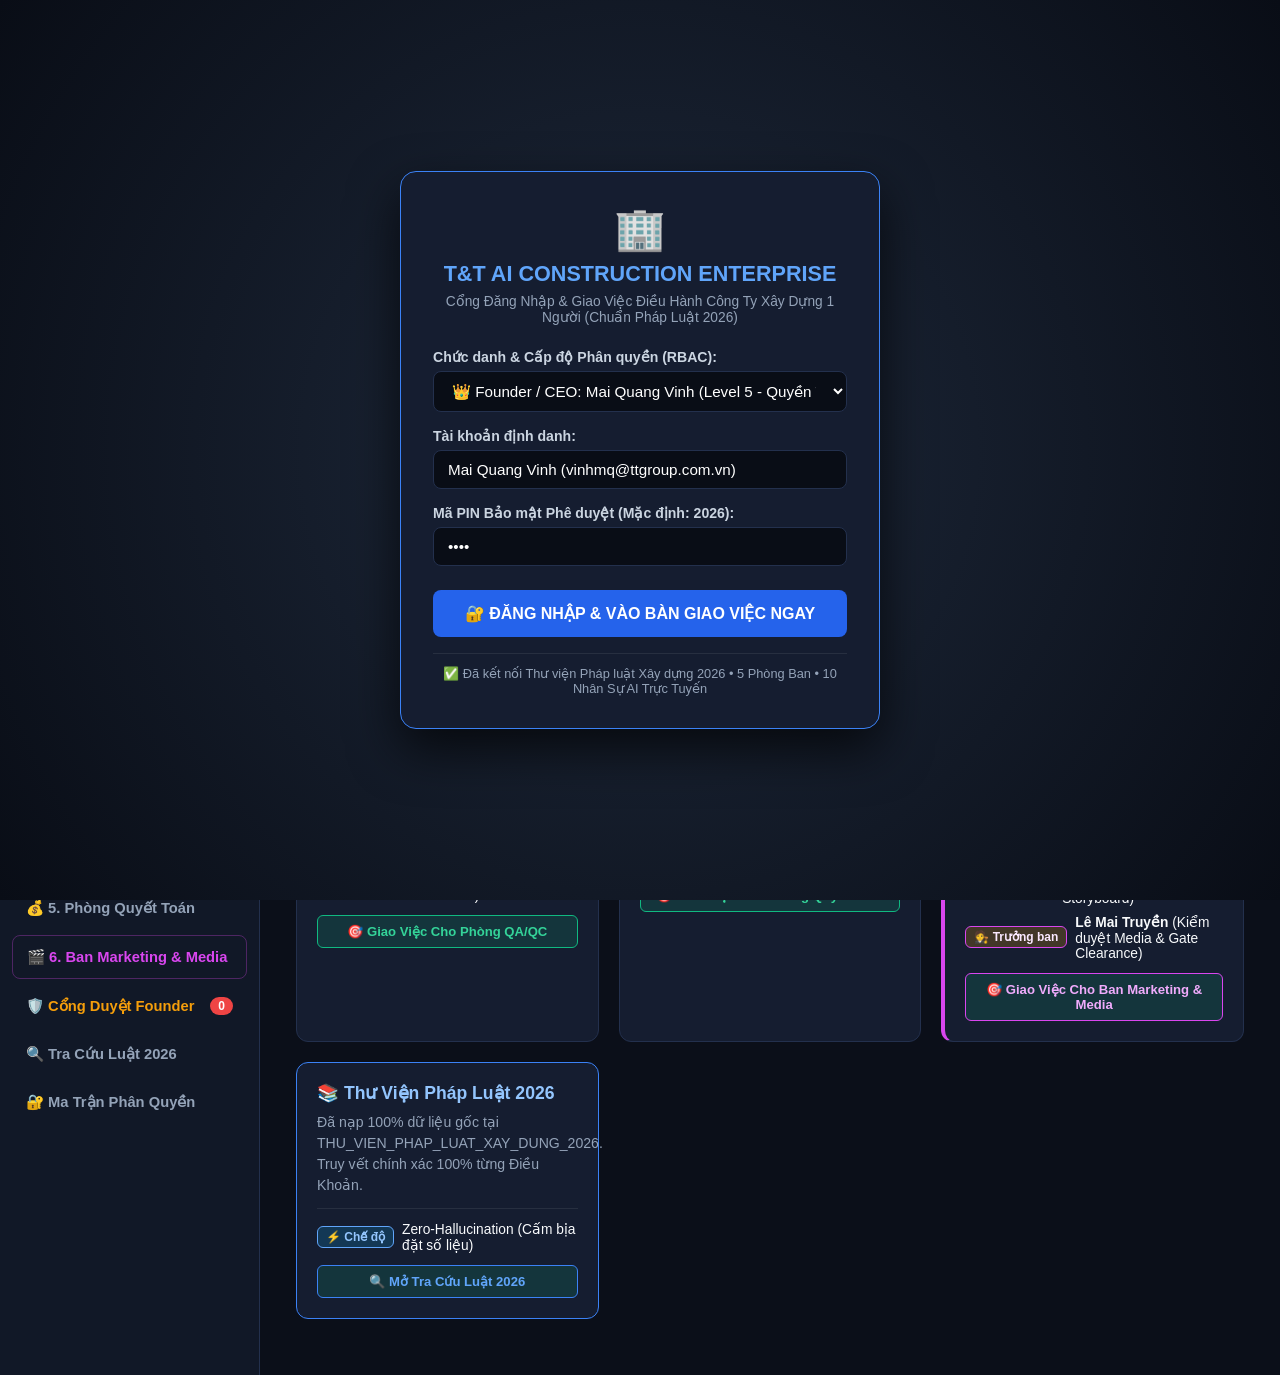
==== commit d39b0f18: "feat(tiendo): tach app Tien do CPM Pro, Cashflow S-Curve EVM va Bao cao Thanh toan len repo" ====
--- a/index.html
+++ b/index.html
@@ -99,6 +99,9 @@
       <div class="nav-item" onclick="switchTab('sops')" style="color:#a78bfa; border:1px solid rgba(167,139,250,0.3);">📋 Quy Trình & Mẫu T&T</div>
       <div class="nav-item" onclick="switchTab('gdrive')" style="color:#38bdf8; border:1px solid rgba(56,189,248,0.3);">☁️ Kho Hồ Sơ Drive</div>
       <div class="nav-item" onclick="switchTab('floor3d')" style="color:#fbbf24; border:1px solid rgba(245,158,11,0.35);">🏛️ Mô Hình 3D Sàn Văn Phòng</div>
+      <a class="nav-item" href="./tiendo/" target="_blank" style="color:#fb923c; border:1px solid rgba(251,146,60,0.4); text-decoration:none; display:block;">⏱️ Tiến Độ CPM &amp; Gantt Pro</a>
+      <a class="nav-item" href="./cashflow_scurve.html" target="_blank" style="color:#2dd4bf; border:1px solid rgba(45,212,191,0.35); text-decoration:none; display:block;">📈 Dòng Tiền S-Curve EVM</a>
+      <a class="nav-item" href="./payment_report.html" target="_blank" style="color:#f87171; border:1px solid rgba(248,113,113,0.35); text-decoration:none; display:block;">🧾 Báo Cáo Tiến Độ Thanh Toán</a>
       <div class="nav-item" onclick="switchTab('contract')">⚖️ 1. Phòng Pháp Chế</div>
       <div class="nav-item" onclick="switchTab('bidding')">📋 2. Phòng Đấu Thầu</div>
       <div class="nav-item" onclick="switchTab('qs_boq')">📐 3. Phòng Dự Toán QS</div>
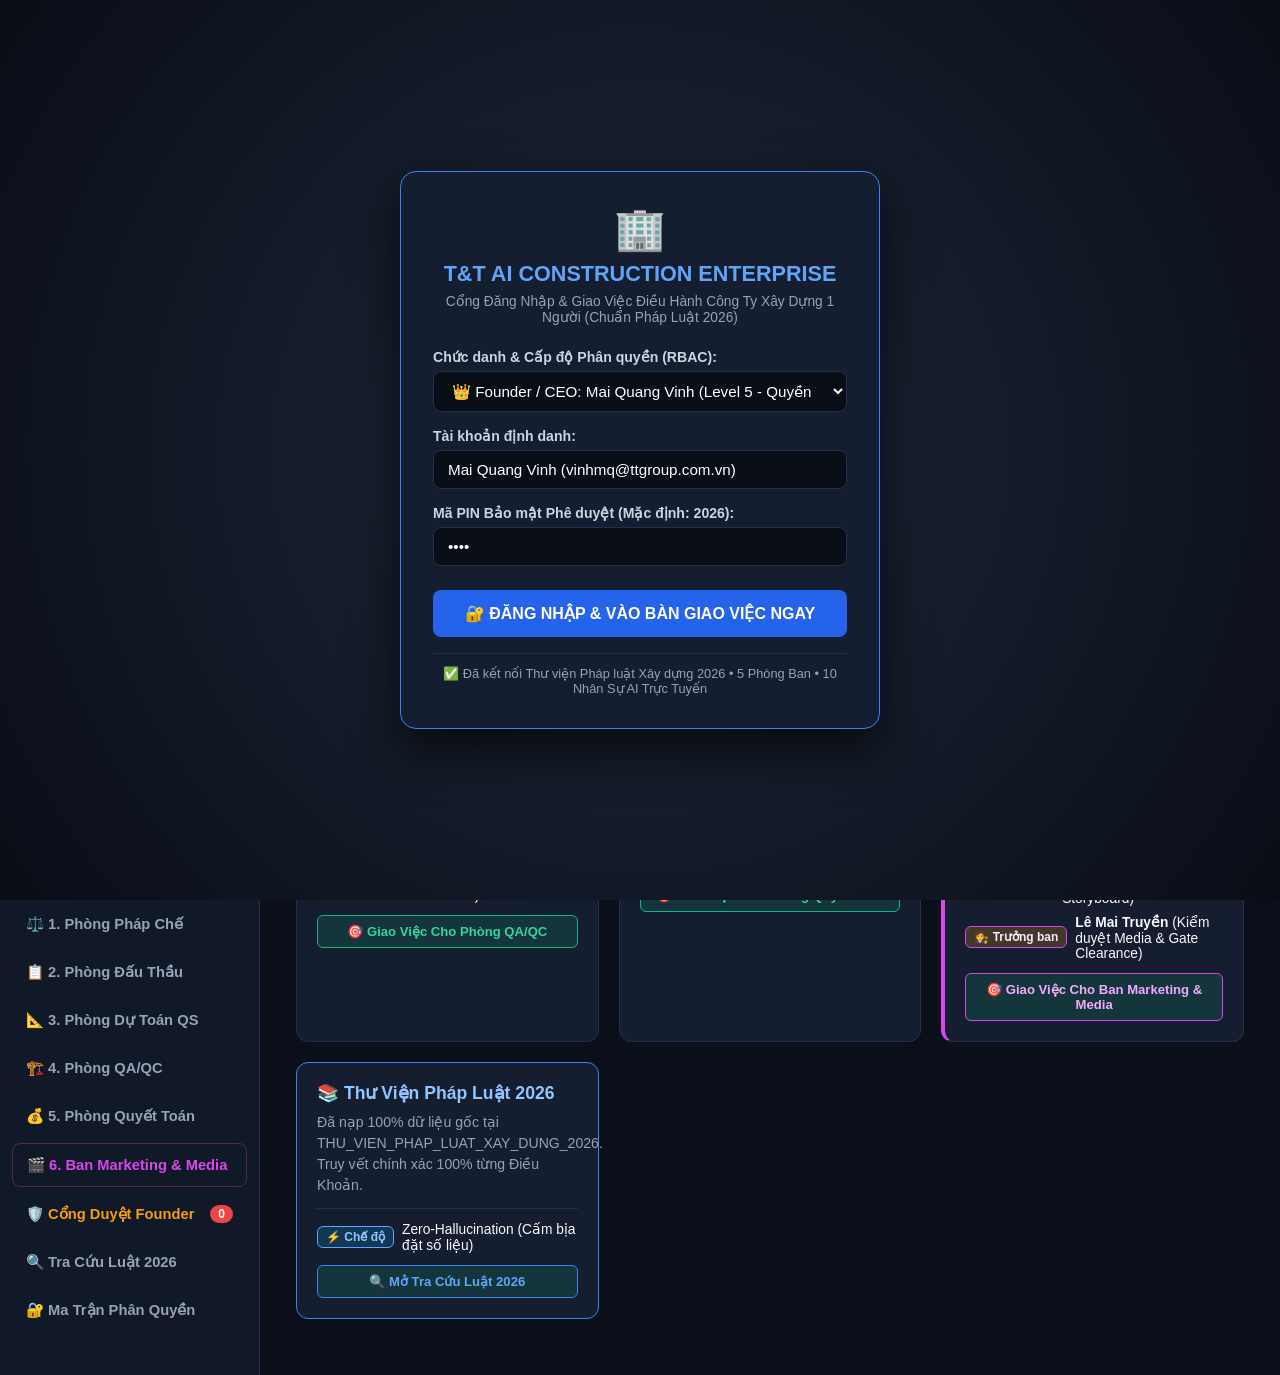
==== commit edc39eee: "feat(planning): integrate Phong Ke hoach & Tien do CPM/Gantt/EVM va Bao cao Tien do cho cac du an" ====
--- a/index.html
+++ b/index.html
@@ -99,6 +99,10 @@
       <div class="nav-item" onclick="switchTab('sops')" style="color:#a78bfa; border:1px solid rgba(167,139,250,0.3);">📋 Quy Trình & Mẫu T&T</div>
       <div class="nav-item" onclick="switchTab('gdrive')" style="color:#38bdf8; border:1px solid rgba(56,189,248,0.3);">☁️ Kho Hồ Sơ Drive</div>
       <div class="nav-item" onclick="switchTab('floor3d')" style="color:#fbbf24; border:1px solid rgba(245,158,11,0.35);">🏛️ Mô Hình 3D Sàn Văn Phòng</div>
+      <div class="nav-item" onclick="switchTab('planning')" style="color:#fb923c; border:1px solid rgba(251,146,60,0.45);">⏱️ 7. Phòng Kế Hoạch &amp; Tiến Độ</div>
+      <a class="nav-item" href="./tiendo/" target="_blank" style="color:#fb923c; border:1px solid rgba(251,146,60,0.25); text-decoration:none; display:block; font-size:0.82rem;">↳ 🚀 Mở Tiến Độ CPM Pro</a>
+      <a class="nav-item" href="./cashflow_scurve.html" target="_blank" style="color:#2dd4bf; border:1px solid rgba(45,212,191,0.25); text-decoration:none; display:block; font-size:0.82rem;">↳ 📈 Dòng Tiền S-Curve EVM</a>
+      <a class="nav-item" href="./payment_report.html" target="_blank" style="color:#f87171; border:1px solid rgba(248,113,113,0.25); text-decoration:none; display:block; font-size:0.82rem;">↳ 🧾 Báo Cáo Thanh Toán</a>
       <a class="nav-item" href="./tiendo/" target="_blank" style="color:#fb923c; border:1px solid rgba(251,146,60,0.4); text-decoration:none; display:block;">⏱️ Tiến Độ CPM &amp; Gantt Pro</a>
       <a class="nav-item" href="./cashflow_scurve.html" target="_blank" style="color:#2dd4bf; border:1px solid rgba(45,212,191,0.35); text-decoration:none; display:block;">📈 Dòng Tiền S-Curve EVM</a>
       <a class="nav-item" href="./payment_report.html" target="_blank" style="color:#f87171; border:1px solid rgba(248,113,113,0.35); text-decoration:none; display:block;">🧾 Báo Cáo Tiến Độ Thanh Toán</a>
@@ -759,6 +763,153 @@
         </div>
 
         <div id="marketing-result" class="result-box" style="display:none;"></div>
+      </section>
+
+      <!-- 7. TAB: PHÒNG KẾ HOẠCH & TIẾN ĐỘ THI CÔNG (CPM, GANTT, EVM & BÁO CÁO TIẾN ĐỘ) -->
+      <section id="pane-planning" class="tab-pane">
+        <div style="display:flex; justify-content:space-between; align-items:flex-start; flex-wrap:wrap; gap:12px; margin-bottom:16px;">
+          <div>
+            <h2 class="page-title" style="margin-bottom:4px;">⏱️ 7. Phòng Kế Hoạch &amp; Kiểm Soát Tiến Độ Thi Công (CPM &amp; EVM)</h2>
+            <p class="page-desc" style="margin-bottom:0;">Lập tiến độ đường găng CPM cho từng dự án, theo dõi Look-Ahead, tính dòng tiền S-Curve EVM &amp; xuất Báo cáo Tiến độ chuẩn NĐ 210/2026/NĐ-CP &amp; NĐ 207/2026/NĐ-CP.</p>
+          </div>
+          <div style="display:flex; gap:8px; flex-wrap:wrap;">
+            <a href="./tiendo/" target="_blank" class="btn-primary" style="background:#ea580c; text-decoration:none; display:inline-flex; align-items:center; gap:6px;">
+              🚀 Mở Tiến Độ CPM Pro (Full)
+            </a>
+            <a href="./cashflow_scurve.html" target="_blank" class="btn-primary" style="background:#0f766e; text-decoration:none; display:inline-flex; align-items:center; gap:6px;">
+              📈 S-Curve EVM
+            </a>
+            <a href="./payment_report.html" target="_blank" class="btn-primary" style="background:#dc2626; text-decoration:none; display:inline-flex; align-items:center; gap:6px;">
+              🧾 Báo Cáo Thanh Toán
+            </a>
+          </div>
+        </div>
+
+        <!-- Nhân sự AI Phòng Kế hoạch & Tiến độ -->
+        <div style="display:grid; grid-template-columns:repeat(auto-fit, minmax(260px, 1fr)); gap:12px; margin-bottom:16px;">
+          <div class="card" style="padding:14px; border-left:3px solid #fb923c;">
+            <div style="font-size:0.75rem; color:#fb923c; font-weight:700;">CHUYÊN VIÊN LEVEL 2</div>
+            <div style="font-size:1rem; font-weight:700; color:#f8fafc; margin:2px 0;">Trần Tiến Độ</div>
+            <div style="font-size:0.82rem; color:#94a3b8;">Kỹ sư Lập Tiến độ CPM, WBS, Cân bằng Tài nguyên &amp; S-Curve.</div>
+          </div>
+          <div class="card" style="padding:14px; border-left:3px solid #38bdf8;">
+            <div style="font-size:0.75rem; color:#38bdf8; font-weight:700;">TRƯỞNG PHÒNG LEVEL 1</div>
+            <div style="font-size:1rem; font-weight:700; color:#f8fafc; margin:2px 0;">Nguyễn Kế Hoạch</div>
+            <div style="font-size:0.82rem; color:#94a3b8;">Kiểm toán logic mạng găng, phân tích SPI/CPI &amp; Báo cáo Chủ đầu tư.</div>
+          </div>
+        </div>
+
+        <!-- Chọn Dự Án & Thêm Dự Án -->
+        <div class="card" style="padding:16px; margin-bottom:16px;">
+          <div style="display:flex; justify-content:space-between; align-items:center; flex-wrap:wrap; gap:10px; margin-bottom:12px;">
+            <div style="display:flex; align-items:center; gap:10px; flex-wrap:wrap; flex:1;">
+              <label style="font-size:0.85rem; font-weight:700; color:#e2e8f0;">📁 Dự án đang lập tiến độ:</label>
+              <select id="planProjectSelect" onchange="planSwitchProject(this.value)" style="background:#0f172a; color:#f8fafc; border:1px solid #334155; border-radius:8px; padding:7px 12px; font-size:0.86rem; min-width:280px;"></select>
+              <button class="btn-primary" style="background:#2563eb; padding:7px 12px; font-size:0.8rem;" onclick="planCreateNewProject()">➕ Thêm Dự Án Mới</button>
+            </div>
+            <div style="display:flex; align-items:center; gap:8px; flex-wrap:wrap;">
+              <label style="font-size:0.78rem; color:#94a3b8;">Ngày khởi công:</label>
+              <input id="planStartDate" type="date" onchange="planUpdateMeta()" style="background:#0f172a; color:#f8fafc; border:1px solid #334155; border-radius:6px; padding:5px 8px; font-size:0.82rem;" />
+              <label style="font-size:0.78rem; color:#94a3b8;">Chi phí thực tế AC (VNĐ):</label>
+              <input id="planActualCost" type="number" onchange="planUpdateMeta()" style="background:#0f172a; color:#f8fafc; border:1px solid #334155; border-radius:6px; padding:5px 8px; font-size:0.82rem; width:140px;" />
+            </div>
+          </div>
+
+          <!-- 5 KPI Cards -->
+          <div style="display:grid; grid-template-columns:repeat(auto-fit, minmax(150px, 1fr)); gap:10px;">
+            <div style="background:#0f172a; border:1px solid #1e293b; border-radius:10px; padding:10px;">
+              <div style="font-size:0.72rem; color:#94a3b8;">Tổng Thời Gian CPM</div>
+              <div id="kpiPlanDuration" style="font-size:1.25rem; font-weight:800; color:#38bdf8;">0 ngày</div>
+            </div>
+            <div style="background:#0f172a; border:1px solid #1e293b; border-radius:10px; padding:10px;">
+              <div style="font-size:0.72rem; color:#94a3b8;">Tiến Độ Chung</div>
+              <div id="kpiPlanProgress" style="font-size:1.25rem; font-weight:800; color:#34d399;">0%</div>
+            </div>
+            <div style="background:#0f172a; border:1px solid #1e293b; border-radius:10px; padding:10px;">
+              <div style="font-size:0.72rem; color:#94a3b8;">Công Việc Đường Găng</div>
+              <div id="kpiPlanCritical" style="font-size:1.25rem; font-weight:800; color:#f87171;">0 việc</div>
+            </div>
+            <div style="background:#0f172a; border:1px solid #1e293b; border-radius:10px; padding:10px;">
+              <div style="font-size:0.72rem; color:#94a3b8;">Chỉ Số SPI (EVM)</div>
+              <div id="kpiPlanSpi" style="font-size:1.25rem; font-weight:800; color:#fbbf24;">1.00</div>
+            </div>
+            <div style="background:#0f172a; border:1px solid #1e293b; border-radius:10px; padding:10px;">
+              <div style="font-size:0.72rem; color:#94a3b8;">Giá Trị Hoàn Thành (EV)</div>
+              <div id="kpiPlanEv" style="font-size:1.05rem; font-weight:800; color:#a78bfa;">0 tỷ</div>
+            </div>
+          </div>
+        </div>
+
+        <!-- Form Thêm Công Việc + Bộ Lọc + Xuất File -->
+        <div class="card" style="padding:16px; margin-bottom:16px;">
+          <div style="display:flex; justify-content:space-between; align-items:center; flex-wrap:wrap; gap:8px; margin-bottom:12px;">
+            <h3 style="margin:0; font-size:0.95rem; color:#f8fafc;">📊 Bảng WBS &amp; Biểu Đồ Gantt Đường Găng (CPM)</h3>
+            <div style="display:flex; gap:6px; flex-wrap:wrap;">
+              <select id="planFilterMode" onchange="planRenderSchedule()" style="background:#0f172a; color:#e2e8f0; border:1px solid #334155; border-radius:6px; padding:5px 10px; font-size:0.78rem;">
+                <option value="all">Hiển thị: Tất cả công việc</option>
+                <option value="critical">Chỉ Đường găng (TF ≤ 0)</option>
+                <option value="lookahead">Look-Ahead 14 ngày tới</option>
+              </select>
+              <button onclick="planExportMsProjectXml()" style="background:#1e293b; border:1px solid #475569; color:#38bdf8; border-radius:6px; padding:5px 10px; font-size:0.78rem; cursor:pointer;">📤 MS Project XML</button>
+              <button onclick="planExportJson()" style="background:#1e293b; border:1px solid #475569; color:#34d399; border-radius:6px; padding:5px 10px; font-size:0.78rem; cursor:pointer;">💾 JSON (.tiendo)</button>
+              <button onclick="planExportCsv()" style="background:#1e293b; border:1px solid #475569; color:#fbbf24; border-radius:6px; padding:5px 10px; font-size:0.78rem; cursor:pointer;">📊 Excel CSV</button>
+            </div>
+          </div>
+
+          <!-- Add Task Row -->
+          <div style="display:grid; grid-template-columns:90px 2fr 80px 130px 75px 130px auto; gap:6px; margin-bottom:12px; align-items:center;">
+            <input id="newTaskCode" type="text" placeholder="Mã WBS" style="background:#0f172a; color:#fff; border:1px solid #334155; border-radius:6px; padding:6px 8px; font-size:0.8rem;" />
+            <input id="newTaskName" type="text" placeholder="Tên công tác thi công (vd: Đổ bê tông dầm sàn T3)" style="background:#0f172a; color:#fff; border:1px solid #334155; border-radius:6px; padding:6px 8px; font-size:0.8rem;" />
+            <input id="newTaskDur" type="number" min="0" value="10" title="Số ngày" style="background:#0f172a; color:#fff; border:1px solid #334155; border-radius:6px; padding:6px 8px; font-size:0.8rem;" />
+            <input id="newTaskPred" type="text" placeholder="Tiền nhiệm (vd: 2:FS+0)" style="background:#0f172a; color:#fff; border:1px solid #334155; border-radius:6px; padding:6px 8px; font-size:0.8rem;" />
+            <input id="newTaskProg" type="number" min="0" max="100" value="0" title="% Hoàn thành" style="background:#0f172a; color:#fff; border:1px solid #334155; border-radius:6px; padding:6px 8px; font-size:0.8rem;" />
+            <input id="newTaskBudget" type="number" min="0" value="1000000000" title="Giá trị BOQ (VNĐ)" style="background:#0f172a; color:#fff; border:1px solid #334155; border-radius:6px; padding:6px 8px; font-size:0.8rem;" />
+            <button onclick="planAddTask()" class="btn-primary" style="background:#10b981; padding:6px 12px; font-size:0.8rem;">➕ Thêm</button>
+          </div>
+
+          <div id="planCycleAlert" style="display:none; background:rgba(239,68,68,0.15); border:1px solid #ef4444; color:#fca5a5; padding:8px 12px; border-radius:8px; font-size:0.82rem; margin-bottom:10px;"></div>
+
+          <!-- Schedule + Gantt Table -->
+          <div style="overflow-x:auto; border:1px solid #1e293b; border-radius:10px;">
+            <table style="width:100%; border-collapse:collapse; font-size:0.8rem; min-width:920px;">
+              <thead>
+                <tr style="background:#0f172a; color:#94a3b8; text-align:left; border-bottom:1px solid #1e293b;">
+                  <th style="padding:8px;">ID / WBS</th>
+                  <th style="padding:8px;">Tên Công Tác</th>
+                  <th style="padding:8px; width:68px;">Ngày</th>
+                  <th style="padding:8px; width:100px;">Tiền nhiệm</th>
+                  <th style="padding:8px; width:64px;">% HT</th>
+                  <th style="padding:8px; width:56px;">TF</th>
+                  <th style="padding:8px; width:260px;">Biểu Đồ Gantt (Đỏ = Đường găng)</th>
+                  <th style="padding:8px; width:46px;">Xóa</th>
+                </tr>
+              </thead>
+              <tbody id="planGanttBody"></tbody>
+            </table>
+          </div>
+        </div>
+
+        <!-- Tạo Báo Cáo Tiến Độ Thi Công & Kiểm Toán AI -->
+        <div class="card" style="padding:16px;">
+          <div style="display:flex; justify-content:space-between; align-items:center; flex-wrap:wrap; gap:10px; margin-bottom:12px;">
+            <h3 style="margin:0; font-size:0.95rem; color:#f8fafc;">📑 Trung Tâm Lập Báo Cáo Tiến Độ &amp; Kiểm Toán AI</h3>
+            <div style="display:flex; gap:8px; flex-wrap:wrap;">
+              <select id="planReportType" style="background:#0f172a; color:#f8fafc; border:1px solid #334155; border-radius:8px; padding:6px 10px; font-size:0.82rem;">
+                <option value="weekly">Báo Cáo Tiến Độ Tuần (Chủ Đầu Tư)</option>
+                <option value="monthly">Báo Cáo Tiến Độ Tháng &amp; EVM S-Curve</option>
+                <option value="payment">Báo Cáo Tiến Độ Đợt Thanh Toán (Mẫu 03.a/TT - NĐ 254/2025)</option>
+                <option value="delay">Cảnh Báo Chậm Tiến Độ &amp; Gia Hạn (NĐ 210/2026/NĐ-CP)</option>
+              </select>
+              <button class="btn-primary" style="background:#ea580c; padding:7px 14px; font-size:0.82rem;" onclick="planGenerateProgressReport()">📝 Sinh Báo Cáo Tiến Độ</button>
+              <button class="btn-primary" style="background:#0284c7; padding:7px 14px; font-size:0.82rem;" onclick="planRunAiAudit()">🤖 Kiểm Toán Logic CPM (AI)</button>
+              <button onclick="planPrintReport()" style="background:#1e293b; border:1px solid #475569; color:#e2e8f0; border-radius:8px; padding:6px 12px; font-size:0.82rem; cursor:pointer;">🖨️ In / PDF</button>
+              <button onclick="planCopyReportText()" style="background:#1e293b; border:1px solid #475569; color:#34d399; border-radius:8px; padding:6px 12px; font-size:0.82rem; cursor:pointer;">📋 Copy Zalo</button>
+            </div>
+          </div>
+          <div id="planReportOutput" style="background:#0f172a; border:1px solid #1e293b; border-radius:10px; padding:16px; font-size:0.84rem; color:#cbd5e1; line-height:1.6;">
+            Nhấn <b>"Sinh Báo Cáo Tiến Độ"</b> để tự động tổng hợp dữ liệu CPM, đường găng, chỉ số EVM (SPI/EV/BAC), công việc Look-Ahead 14 ngày tới và căn cứ pháp lý 2026 cho dự án đang chọn.
+          </div>
+        </div>
       </section>
 
       <!-- TAB: CORPORATE SOPS & TEMPLATES (QUY TRÌNH & BIỂU MẪU TẬP ĐOÀN T&T) -->
@@ -3317,6 +3468,390 @@
       }
     };
 
+    // =========================================================================
+    // PHÒNG KẾ HOẠCH & TIẾN ĐỘ THI CÔNG (CPM, GANTT, EVM & BÁO CÁO TIẾN ĐỘ)
+    // =========================================================================
+    const DEFAULT_PLAN_TASKS = [
+      { id: '1', code: 'WBS-1.1', name: 'Chuẩn bị mặt bằng, định vị tim mốc & ép cọc đại trà', durationDays: 20, predecessors: [], progress: 100, budget: 4500000000 },
+      { id: '2', code: 'WBS-1.2', name: 'Đào đất hố móng, bê tông lót & gia công cốt thép đài giằng', durationDays: 18, predecessors: [{ fromId: '1', type: 'FS', lag: 0 }], progress: 100, budget: 3800000000 },
+      { id: '3', code: 'WBS-1.3', name: 'Đổ bê tông đài móng, giằng móng & nghiệm thu phần ngầm', durationDays: 12, predecessors: [{ fromId: '2', type: 'FS', lag: 0 }], progress: 85, budget: 4200000000 },
+      { id: '4', code: 'WBS-2.1', name: 'Thi công kết cấu thân Cột - Dầm - Sàn Tầng 1 đến Tầng 5', durationDays: 45, predecessors: [{ fromId: '3', type: 'FS', lag: 2 }], progress: 40, budget: 18500000000 },
+      { id: '5', code: 'WBS-2.2', name: 'Xây trát tường bao & vách ngăn kỹ thuật', durationDays: 30, predecessors: [{ fromId: '4', type: 'SS', lag: 18 }], progress: 15, budget: 6400000000 },
+      { id: '6', code: 'WBS-3.1', name: 'Lắp đặt hệ thống Cơ điện MEP, PCCC & Thang máy', durationDays: 35, predecessors: [{ fromId: '5', type: 'SS', lag: 10 }], progress: 0, budget: 11200000000 },
+      { id: '7', code: 'WBS-4.1', name: 'Hoàn thiện sơn bả, ốp lát, chạy thử liên động & bàn giao', durationDays: 20, predecessors: [{ fromId: '6', type: 'FS', lag: 0 }], progress: 0, budget: 5400000000 }
+    ];
+
+    let PLAN_STORE = { activeProjectId: 'DU_AN_1', projects: {} };
+
+    function planLoadStore() {
+      try {
+        const raw = localStorage.getItem('one_person_firm_planning_v1');
+        if (raw) PLAN_STORE = JSON.parse(raw);
+      } catch (e) {}
+
+      const driveProjs = (typeof DRIVE_DATA !== 'undefined' && DRIVE_DATA && DRIVE_DATA.projects) ? DRIVE_DATA.projects : {};
+      Object.keys(driveProjs).forEach(k => {
+        if (!PLAN_STORE.projects[k]) {
+          PLAN_STORE.projects[k] = {
+            id: k,
+            name: driveProjs[k].project_display_name || k,
+            startDate: '2026-07-01',
+            actualCost: 16500000000,
+            tasks: JSON.parse(JSON.stringify(DEFAULT_PLAN_TASKS))
+          };
+        }
+      });
+
+      if (!Object.keys(PLAN_STORE.projects).length) {
+        PLAN_STORE.projects['DU_AN_1'] = {
+          id: 'DU_AN_1',
+          name: 'Dự án 1 (Tổ hợp Thương mại & Văn phòng T&T Tower)',
+          startDate: '2026-07-01',
+          actualCost: 16500000000,
+          tasks: JSON.parse(JSON.stringify(DEFAULT_PLAN_TASKS))
+        };
+      }
+      if (!PLAN_STORE.projects[PLAN_STORE.activeProjectId]) {
+        PLAN_STORE.activeProjectId = Object.keys(PLAN_STORE.projects)[0];
+      }
+      planSaveStore();
+      planPopulateProjectSelect();
+      planRenderSchedule();
+    }
+
+    function planSaveStore() {
+      localStorage.setItem('one_person_firm_planning_v1', JSON.stringify(PLAN_STORE));
+    }
+
+    function planPopulateProjectSelect() {
+      const sel = document.getElementById('planProjectSelect');
+      if (!sel) return;
+      sel.innerHTML = Object.values(PLAN_STORE.projects).map(p =>
+        `<option value="${p.id}" ${p.id === PLAN_STORE.activeProjectId ? 'selected' : ''}>${p.name}</option>`
+      ).join('');
+      const cur = PLAN_STORE.projects[PLAN_STORE.activeProjectId];
+      if (cur) {
+        document.getElementById('planStartDate').value = cur.startDate || '2026-07-01';
+        document.getElementById('planActualCost').value = cur.actualCost || 0;
+      }
+    }
+
+    window.planSwitchProject = function(pid) {
+      PLAN_STORE.activeProjectId = pid;
+      planSaveStore();
+      planPopulateProjectSelect();
+      planRenderSchedule();
+    };
+
+    window.planCreateNewProject = function() {
+      const name = prompt('Nhập tên Dự án mới cần lập tiến độ:');
+      if (!name || !name.trim()) return;
+      const id = 'DU_AN_' + Date.now();
+      PLAN_STORE.projects[id] = {
+        id,
+        name: name.trim(),
+        startDate: new Date().toISOString().slice(0, 10),
+        actualCost: 0,
+        tasks: JSON.parse(JSON.stringify(DEFAULT_PLAN_TASKS))
+      };
+      PLAN_STORE.activeProjectId = id;
+      planSaveStore();
+      planPopulateProjectSelect();
+      planRenderSchedule();
+    };
+
+    window.planUpdateMeta = function() {
+      const cur = PLAN_STORE.projects[PLAN_STORE.activeProjectId];
+      if (!cur) return;
+      cur.startDate = document.getElementById('planStartDate').value;
+      cur.actualCost = parseFloat(document.getElementById('planActualCost').value) || 0;
+      planSaveStore();
+      planRenderSchedule();
+    };
+
+    function planParsePredString(str) {
+      if (!str || !str.trim()) return [];
+      return str.split(',').map(part => {
+        const m = part.trim().match(/^([^\s:+-]+)(?::(FS|SS|FF|SF))?([+-]\d+)?$/i);
+        if (!m) return null;
+        return { fromId: m[1], type: (m[2] || 'FS').toUpperCase(), lag: m[3] ? parseInt(m[3], 10) : 0 };
+      }).filter(Boolean);
+    }
+
+    function planFormatPredString(preds) {
+      if (!preds || !preds.length) return '';
+      return preds.map(l => `${l.fromId}:${l.type || 'FS'}${l.lag ? (l.lag > 0 ? '+' + l.lag : l.lag) : ''}`).join(', ');
+    }
+
+    function planComputeCpm(proj) {
+      const tasks = (proj.tasks || []).map(t => ({ ...t, es: 0, ef: t.durationDays, ls: 0, lf: t.durationDays, tf: 0, isCritical: false }));
+      const map = new Map(tasks.map(t => [String(t.id), t]));
+      let hasCycle = false;
+
+      for (let iter = 0; iter <= tasks.length + 2; iter++) {
+        let changed = false;
+        for (const t of tasks) {
+          let es = 0;
+          for (const l of (t.predecessors || [])) {
+            const p = map.get(String(l.fromId));
+            if (!p) continue;
+            let cand = p.ef + (l.lag || 0);
+            if (l.type === 'SS') cand = p.es + (l.lag || 0);
+            else if (l.type === 'FF') cand = p.ef + (l.lag || 0) - t.durationDays;
+            else if (l.type === 'SF') cand = p.es + (l.lag || 0) - t.durationDays;
+            if (cand > es) es = cand;
+          }
+          const ef = es + Number(t.durationDays || 0);
+          if (es !== t.es || ef !== t.ef) { t.es = es; t.ef = ef; changed = true; }
+        }
+        if (!changed) break;
+        if (iter === tasks.length + 2) hasCycle = true;
+      }
+
+      const totalDur = Math.max(1, ...tasks.map(t => t.ef));
+      const succ = new Map(tasks.map(t => [String(t.id), []]));
+      tasks.forEach(t => {
+        (t.predecessors || []).forEach(l => {
+          if (succ.has(String(l.fromId))) succ.get(String(l.fromId)).push({ to: t, type: l.type || 'FS', lag: l.lag || 0 });
+        });
+      });
+
+      tasks.forEach(t => { t.lf = totalDur; t.ls = totalDur - t.durationDays; });
+      for (let iter = 0; iter <= tasks.length + 2; iter++) {
+        let changed = false;
+        for (let i = tasks.length - 1; i >= 0; i--) {
+          const t = tasks[i];
+          let lf = totalDur;
+          for (const sl of (succ.get(String(t.id)) || [])) {
+            const s = sl.to;
+            let cand = s.ls - sl.lag;
+            if (sl.type === 'SS') cand = s.ls - sl.lag + t.durationDays;
+            else if (sl.type === 'FF') cand = s.lf - sl.lag;
+            else if (sl.type === 'SF') cand = s.lf - sl.lag + t.durationDays;
+            if (cand < lf) lf = cand;
+          }
+          const ls = lf - t.durationDays;
+          if (lf !== t.lf || ls !== t.ls) { t.lf = lf; t.ls = ls; changed = true; }
+        }
+        if (!changed) break;
+      }
+
+      let bac = 0, ev = 0, weightedProg = 0, totalW = 0, criticalCount = 0;
+      tasks.forEach(t => {
+        t.tf = t.ls - t.es;
+        t.isCritical = (t.tf <= 0 && t.durationDays > 0);
+        if (t.isCritical) criticalCount++;
+        const b = Number(t.budget || 0);
+        const w = b > 0 ? b : Math.max(1, t.durationDays);
+        bac += b;
+        ev += b * ((Number(t.progress) || 0) / 100);
+        weightedProg += w * (Number(t.progress) || 0);
+        totalW += w;
+      });
+
+      const overallProg = totalW > 0 ? (weightedProg / totalW) : 0;
+      const pv = bac * 0.5;
+      const spi = pv > 0 ? (ev / pv) : 1.0;
+
+      return { tasks, totalDur, hasCycle, criticalCount, bac, ev, pv, spi, overallProg };
+    }
+
+    window.planRenderSchedule = function() {
+      const cur = PLAN_STORE.projects[PLAN_STORE.activeProjectId];
+      if (!cur) return;
+      const res = planComputeCpm(cur);
+
+      document.getElementById('kpiPlanDuration').textContent = `${res.totalDur} ngày`;
+      document.getElementById('kpiPlanProgress').textContent = `${res.overallProg.toFixed(1)}%`;
+      document.getElementById('kpiPlanCritical').textContent = `${res.criticalCount} việc`;
+      document.getElementById('kpiPlanSpi').textContent = res.spi.toFixed(2);
+      document.getElementById('kpiPlanSpi').style.color = res.spi >= 0.95 ? '#34d399' : res.spi >= 0.85 ? '#fbbf24' : '#f87171';
+      document.getElementById('kpiPlanEv').textContent = `${(res.ev / 1e9).toFixed(2)} / ${(res.bac / 1e9).toFixed(2)} tỷ`;
+
+      const alertEl = document.getElementById('planCycleAlert');
+      if (res.hasCycle) {
+        alertEl.style.display = 'block';
+        alertEl.textContent = '⚠️ CẢNH BÁO: Phát hiện vòng lặp logic tiền nhiệm (Cycle) trong mạng CPM! Vui lòng kiểm tra lại cột Tiền nhiệm.';
+      } else {
+        alertEl.style.display = 'none';
+      }
+
+      const filter = document.getElementById('planFilterMode').value;
+      const visible = res.tasks.filter(t => {
+        if (filter === 'critical') return t.isCritical;
+        if (filter === 'lookahead') return t.progress < 100 && t.es <= (res.totalDur * 0.55 + 14);
+        return true;
+      });
+
+      const tbody = document.getElementById('planGanttBody');
+      tbody.innerHTML = visible.map(t => {
+        const leftPct = (t.es / res.totalDur) * 100;
+        const widthPct = Math.max(2, (t.durationDays / res.totalDur) * 100);
+        const barColor = t.isCritical ? '#ef4444' : '#38bdf8';
+        return `
+          <tr style="border-bottom:1px solid #1e293b;">
+            <td style="padding:7px 8px; color:#94a3b8;"><b>#${t.id}</b> <span style="color:#64748b;">${t.code}</span></td>
+            <td style="padding:7px 8px; color:${t.isCritical ? '#fecaca' : '#e2e8f0'}; font-weight:${t.isCritical ? '700' : '500'};">${t.name}</td>
+            <td style="padding:7px 8px;"><input type="number" min="0" value="${t.durationDays}" onchange="planEditTaskField('${t.id}','durationDays',this.value)" style="width:52px; background:#0f172a; color:#fff; border:1px solid #334155; border-radius:4px; padding:3px 5px; font-size:0.78rem;"></td>
+            <td style="padding:7px 8px;"><input type="text" value="${planFormatPredString(t.predecessors)}" onchange="planEditTaskPred('${t.id}',this.value)" style="width:88px; background:#0f172a; color:#cbd5e1; border:1px solid #334155; border-radius:4px; padding:3px 5px; font-size:0.76rem;"></td>
+            <td style="padding:7px 8px;"><input type="number" min="0" max="100" value="${t.progress}" onchange="planEditTaskField('${t.id}','progress',this.value)" style="width:52px; background:#0f172a; color:#34d399; border:1px solid #334155; border-radius:4px; padding:3px 5px; font-size:0.78rem;"></td>
+            <td style="padding:7px 8px; font-weight:700; color:${t.isCritical ? '#f87171' : '#34d399'};">${t.tf}d</td>
+            <td style="padding:7px 8px;">
+              <div style="position:relative; height:18px; background:#0f172a; border-radius:4px; border:1px solid #1e293b; overflow:hidden;">
+                <div style="position:absolute; left:${leftPct}%; width:${widthPct}%; top:2px; bottom:2px; background:${barColor}; border-radius:3px; opacity:0.88;">
+                  <div style="height:100%; width:${t.progress}%; background:rgba(255,255,255,0.38);"></div>
+                </div>
+              </div>
+            </td>
+            <td style="padding:7px 8px; text-align:center;"><button onclick="planDeleteTask('${t.id}')" style="background:none; border:none; color:#f87171; cursor:pointer;">🗑️</button></td>
+          </tr>
+        `;
+      }).join('');
+    };
+
+    window.planAddTask = function() {
+      const cur = PLAN_STORE.projects[PLAN_STORE.activeProjectId];
+      if (!cur) return;
+      const name = document.getElementById('newTaskName').value.trim();
+      if (!name) return alert('Vui lòng nhập tên công tác!');
+      const nextId = String((cur.tasks.reduce((m, t) => Math.max(m, parseInt(t.id, 10) || 0), 0)) + 1);
+      cur.tasks.push({
+        id: nextId,
+        code: document.getElementById('newTaskCode').value.trim() || `WBS-${nextId}`,
+        name,
+        durationDays: Math.max(0, parseInt(document.getElementById('newTaskDur').value, 10) || 5),
+        predecessors: planParsePredString(document.getElementById('newTaskPred').value),
+        progress: Math.max(0, Math.min(100, parseFloat(document.getElementById('newTaskProg').value) || 0)),
+        budget: Math.max(0, parseFloat(document.getElementById('newTaskBudget').value) || 0)
+      });
+      document.getElementById('newTaskName').value = '';
+      planSaveStore();
+      planRenderSchedule();
+    };
+
+    window.planEditTaskField = function(tid, field, val) {
+      const cur = PLAN_STORE.projects[PLAN_STORE.activeProjectId];
+      const t = cur?.tasks.find(x => String(x.id) === String(tid));
+      if (!t) return;
+      t[field] = Math.max(0, parseFloat(val) || 0);
+      if (field === 'progress') t[field] = Math.min(100, t[field]);
+      planSaveStore();
+      planRenderSchedule();
+    };
+
+    window.planEditTaskPred = function(tid, val) {
+      const cur = PLAN_STORE.projects[PLAN_STORE.activeProjectId];
+      const t = cur?.tasks.find(x => String(x.id) === String(tid));
+      if (!t) return;
+      t.predecessors = planParsePredString(val);
+      planSaveStore();
+      planRenderSchedule();
+    };
+
+    window.planDeleteTask = function(tid) {
+      const cur = PLAN_STORE.projects[PLAN_STORE.activeProjectId];
+      if (!cur) return;
+      cur.tasks = cur.tasks.filter(x => String(x.id) !== String(tid));
+      planSaveStore();
+      planRenderSchedule();
+    };
+
+    function planDownloadText(filename, content, mime = 'text/plain;charset=utf-8') {
+      const blob = new Blob([content], { type: mime });
+      const url = URL.createObjectURL(blob);
+      const a = document.createElement('a');
+      a.href = url; a.download = filename; document.body.appendChild(a); a.click(); a.remove();
+      setTimeout(() => URL.revokeObjectURL(url), 1500);
+    }
+
+    window.planExportJson = function() {
+      const cur = PLAN_STORE.projects[PLAN_STORE.activeProjectId];
+      planDownloadText(`${cur.id}_tiendo.json`, JSON.stringify(cur, null, 2), 'application/json');
+    };
+
+    window.planExportCsv = function() {
+      const cur = PLAN_STORE.projects[PLAN_STORE.activeProjectId];
+      const res = planComputeCpm(cur);
+      const rows = [['ID', 'Ma WBS', 'Ten Cong Tac', 'Thoi Luong (Ngay)', 'ES', 'EF', 'TF', 'Duong Gang', '% Hoan Thanh', 'Gia Tri BOQ'].join(',')];
+      res.tasks.forEach(t => rows.push([t.id, t.code, `"${t.name.replace(/"/g, '""')}"`, t.durationDays, t.es, t.ef, t.tf, t.isCritical ? 'CO' : 'KHONG', t.progress, t.budget].join(',')));
+      planDownloadText(`${cur.id}_tiendo.csv`, '\uFEFF' + rows.join('\n'), 'text/csv;charset=utf-8');
+    };
+
+    window.planExportMsProjectXml = function() {
+      const cur = PLAN_STORE.projects[PLAN_STORE.activeProjectId];
+      const res = planComputeCpm(cur);
+      const tasksXml = res.tasks.map((t, idx) => `
+    <Task><UID>${idx + 1}</UID><ID>${idx + 1}</ID><Name>${t.name.replace(/&/g, '&amp;').replace(/</g, '&lt;')}</Name><WBS>${t.code}</WBS><Duration>PT${t.durationDays * 8}H0M0S</Duration><PercentComplete>${t.progress}</PercentComplete><Critical>${t.isCritical ? 1 : 0}</Critical></Task>`).join('');
+      const xml = `<?xml version="1.0" encoding="UTF-8" standalone="yes"?>\n<Project xmlns="http://schemas.microsoft.com/project">\n  <Name>${cur.name}</Name>\n  <Tasks>${tasksXml}\n  </Tasks>\n</Project>`;
+      planDownloadText(`${cur.id}_msproject.xml`, xml, 'application/xml');
+    };
+
+    window.planGenerateProgressReport = function() {
+      const cur = PLAN_STORE.projects[PLAN_STORE.activeProjectId];
+      const res = planComputeCpm(cur);
+      const rType = document.getElementById('planReportType').value;
+      const titles = {
+        weekly: 'BÁO CÁO TIẾN ĐỘ THI CÔNG TUẦN (GỬI CHỦ ĐẦU TƯ)',
+        monthly: 'BÁO CÁO TIẾN ĐỘ THÁNG & PHÂN TÍCH DÒNG TIỀN EVM S-CURVE',
+        payment: 'BÁO CÁO ĐÁNH GIÁ TIẾN ĐỘ ĐỢT THANH TOÁN (MẪU 03.a/TT - NĐ 254/2025/NĐ-CP)',
+        delay: 'BÁO CÁO CẢNH BÁO CHẬM TIẾN ĐỘ & ĐỀ XUẤT GIA HẠN (NĐ 210/2026/NĐ-CP)'
+      };
+      const critList = res.tasks.filter(t => t.isCritical).map(t => `<li><b>${t.code}</b>: ${t.name} (${t.durationDays} ngày, hoàn thành <b>${t.progress}%</b>)</li>`).join('');
+      const lookAhead = res.tasks.filter(t => t.progress < 100).slice(0, 5).map(t => `<li><b>${t.code}</b>: ${t.name} (Còn lại: ${(100 - t.progress).toFixed(0)}%)</li>`).join('');
+
+      document.getElementById('planReportOutput').innerHTML = `
+        <div style="border-bottom:1px solid #334155; padding-bottom:10px; margin-bottom:12px;">
+          <div style="font-size:1rem; font-weight:800; color:#fb923c;">${titles[rType]}</div>
+          <div style="font-size:0.82rem; color:#94a3b8;">Dự án: <b style="color:#f8fafc;">${cur.name}</b> | Ngày lập: ${new Date().toLocaleDateString('vi-VN')} | Người lập: Trần Tiến Độ &amp; Nguyễn Kế Hoạch</div>
+        </div>
+        <div style="display:grid; grid-template-columns:repeat(auto-fit, minmax(180px,1fr)); gap:8px; margin-bottom:12px;">
+          <div>• Tổng thời gian CPM: <b>${res.totalDur} ngày</b></div>
+          <div>• Tiến độ lũy kế: <b style="color:#34d399;">${res.overallProg.toFixed(1)}%</b></div>
+          <div>• Chỉ số SPI (EVM): <b style="color:#fbbf24;">${res.spi.toFixed(2)}</b></div>
+          <div>• Giá trị hoàn thành (EV): <b>${(res.ev / 1e9).toFixed(2)} / ${(res.bac / 1e9).toFixed(2)} tỷ VNĐ</b></div>
+        </div>
+        <div style="margin-bottom:10px;">
+          <b style="color:#f87171;">1. Các công tác thuộc Đường Găng (TF ≤ 0):</b>
+          <ul style="margin:4px 0 0 18px;">${critList || '<li>Không có</li>'}</ul>
+        </div>
+        <div style="margin-bottom:10px;">
+          <b style="color:#38bdf8;">2. Kế hoạch Look-Ahead kỳ tới:</b>
+          <ul style="margin:4px 0 0 18px;">${lookAhead || '<li>Đã hoàn thành 100%</li>'}</ul>
+        </div>
+        <div style="background:rgba(56,189,248,0.08); border-left:3px solid #38bdf8; padding:8px 12px; font-size:0.8rem;">
+          <b>3. Căn cứ Pháp lý 2026:</b> Đối chiếu Điều khoản Tiến độ &amp; Phạt vi phạm theo <b>Nghị định 210/2026/NĐ-CP</b>; Nhật ký thi công điện tử &amp; BBNTCV theo <b>Nghị định 207/2026/NĐ-CP</b>; Hồ sơ thanh toán khối lượng hoàn thành theo <b>Mẫu 03.a/TT - Nghị định 254/2025/NĐ-CP</b>.
+        </div>
+      `;
+    };
+
+    window.planRunAiAudit = async function() {
+      const cur = PLAN_STORE.projects[PLAN_STORE.activeProjectId];
+      const res = planComputeCpm(cur);
+      const dangling = res.tasks.filter(t => !res.tasks.some(o => (o.predecessors || []).some(l => String(l.fromId) === String(t.id))) && t.ef < res.totalDur);
+      const status = res.hasCycle ? 'BLOCKED (Có vòng lặp CPM)' : (dangling.length || res.spi < 0.9 ? 'WARNING (Cần xử lý)' : 'APPROVED (Đạt chuẩn CPM)');
+      document.getElementById('planReportOutput').innerHTML = `
+        <div style="font-size:0.95rem; font-weight:800; color:#38bdf8; margin-bottom:8px;">🤖 KẾT QUẢ KIỂM TOÁN LOGIC CPM &amp; EVM — PHÒNG KẾ HOẠCH &amp; TIẾN ĐỘ</div>
+        <div>• <b>Trạng thái Gate Clearance:</b> <span style="color:#fbbf24; font-weight:700;">${status}</span></div>
+        <div>• <b>Trưởng phòng Nguyễn Kế Hoạch kết luận:</b> Mạng tiến độ gồm ${res.tasks.length} công tác, ${res.criticalCount} công tác găng, tổng thời gian ${res.totalDur} ngày, SPI = ${res.spi.toFixed(2)}.</div>
+        <div>• <b>Công việc treo (Dangling Tasks):</b> ${dangling.length ? dangling.map(d => d.code).join(', ') : 'Không có công việc treo.'}</div>
+        <div>• <b>Khuyến nghị:</b> ${res.spi < 0.95 ? 'Kích hoạt nén tiến độ (Fast-tracking / Crashing) trên các công tác đường găng và cập nhật Nhật ký điện tử theo NĐ 207/2026/NĐ-CP.' : 'Tiến độ đang bám sát kế hoạch, đủ điều kiện lập Mẫu 03.a/TT theo NĐ 254/2025/NĐ-CP.'}</div>
+      `;
+    };
+
+    window.planPrintReport = function() {
+      const html = document.getElementById('planReportOutput').innerHTML;
+      const w = window.open('', '_blank');
+      w.document.write(`<html><head><title>Báo Cáo Tiến Độ</title></head><body style="font-family:system-ui,sans-serif;padding:24px;color:#0f172a;">${html}</body></html>`);
+      w.document.close();
+      w.print();
+    };
+
+    window.planCopyReportText = function() {
+      const txt = document.getElementById('planReportOutput').innerText;
+      navigator.clipboard.writeText(txt).then(() => alert('Đã sao chép Báo cáo Tiến độ để gửi Zalo / Email!'));
+    };
+
+    planLoadStore();
     updateApprovalCount();
   </script>
 
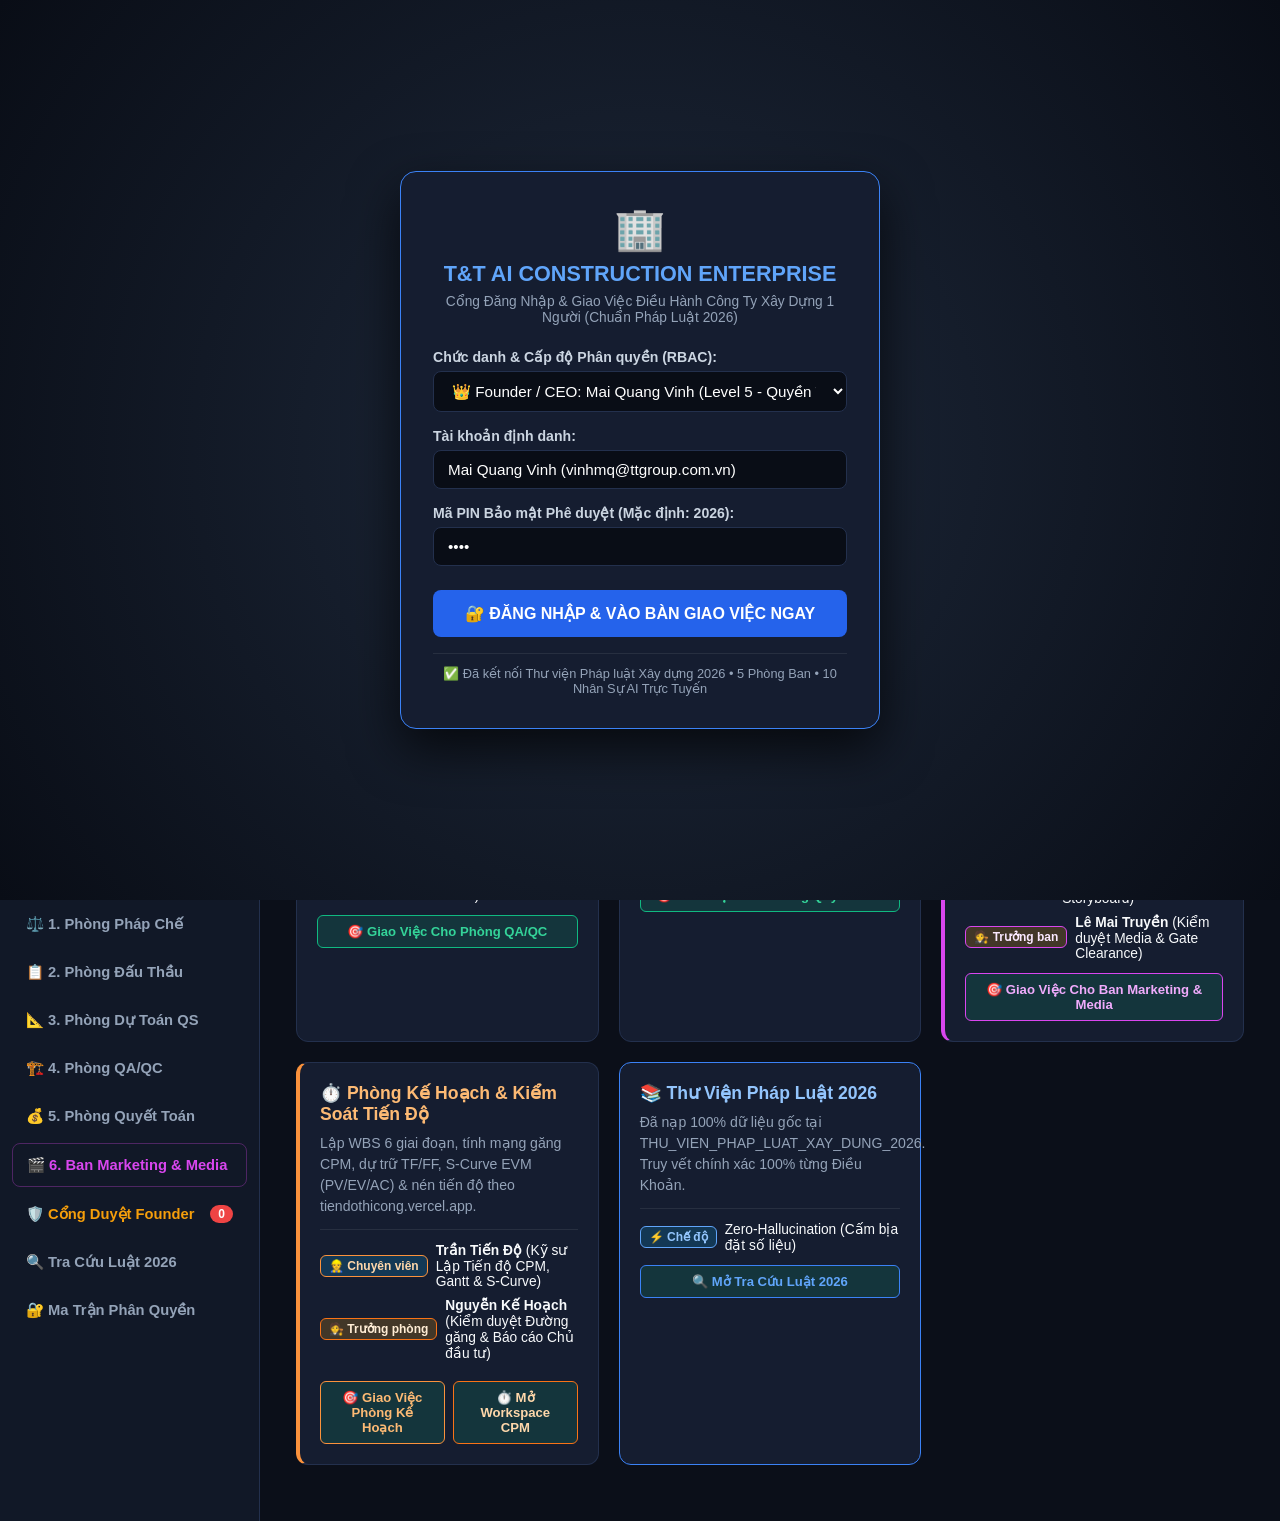
==== commit 9ae7eeac: "feat(planning): nang cap toan dien ky nang tien do CPM, WBS 6 giai doan va EVM theo tiendothicong.ve" ====
--- a/index.html
+++ b/index.html
@@ -100,7 +100,7 @@
       <div class="nav-item" onclick="switchTab('gdrive')" style="color:#38bdf8; border:1px solid rgba(56,189,248,0.3);">☁️ Kho Hồ Sơ Drive</div>
       <div class="nav-item" onclick="switchTab('floor3d')" style="color:#fbbf24; border:1px solid rgba(245,158,11,0.35);">🏛️ Mô Hình 3D Sàn Văn Phòng</div>
       <div class="nav-item" onclick="switchTab('planning')" style="color:#fb923c; border:1px solid rgba(251,146,60,0.45);">⏱️ 7. Phòng Kế Hoạch &amp; Tiến Độ</div>
-      <a class="nav-item" href="./tiendo/" target="_blank" style="color:#fb923c; border:1px solid rgba(251,146,60,0.25); text-decoration:none; display:block; font-size:0.82rem;">↳ 🚀 Mở Tiến Độ CPM Pro</a>
+      <div class="nav-item" onclick="openTienDoCpmWorkspace('./tiendo/')" style="color:#fb923c; border:1px solid rgba(251,146,60,0.25); font-size:0.82rem;">↳ ⏱️ Tiến Độ CPM (Full UI)</div>
       <a class="nav-item" href="./cashflow_scurve.html" target="_blank" style="color:#2dd4bf; border:1px solid rgba(45,212,191,0.25); text-decoration:none; display:block; font-size:0.82rem;">↳ 📈 Dòng Tiền S-Curve EVM</a>
       <a class="nav-item" href="./payment_report.html" target="_blank" style="color:#f87171; border:1px solid rgba(248,113,113,0.25); text-decoration:none; display:block; font-size:0.82rem;">↳ 🧾 Báo Cáo Thanh Toán</a>
       <a class="nav-item" href="./tiendo/" target="_blank" style="color:#fb923c; border:1px solid rgba(251,146,60,0.4); text-decoration:none; display:block;">⏱️ Tiến Độ CPM &amp; Gantt Pro</a>
@@ -241,7 +241,27 @@
             <button class="btn-quick-assign" style="border-color:#d946ef; color:#f0abfc;" onclick="quickAssignDept('MARKETING')">🎯 Giao Việc Cho Ban Marketing & Media</button>
           </div>
 
-          <!-- Card 7: Legal RAG -->
+          <!-- Card 7: Planning & CPM Schedule -->
+          <div class="card" style="border-left: 4px solid #fb923c;">
+            <h3 style="color:#fdba74;">⏱️ Phòng Kế Hoạch & Kiểm Soát Tiến Độ</h3>
+            <p>Lập WBS 6 giai đoạn, tính mạng găng CPM, dự trữ TF/FF, S-Curve EVM (PV/EV/AC) & nén tiến độ theo tiendothicong.vercel.app.</p>
+            <div class="staff-container">
+              <div class="staff-row">
+                <span class="badge-specialist" style="border-color:#fb923c; color:#fed7aa;">👷 Chuyên viên</span>
+                <span><b>Trần Tiến Độ</b> (Kỹ sư Lập Tiến độ CPM, Gantt & S-Curve)</span>
+              </div>
+              <div class="staff-row">
+                <span class="badge-head" style="border-color:#f97316; color:#ffedd5;">🧑‍⚖️ Trưởng phòng</span>
+                <span><b>Nguyễn Kế Hoạch</b> (Kiểm duyệt Đường găng & Báo cáo Chủ đầu tư)</span>
+              </div>
+            </div>
+            <div style="display:flex; gap:8px; margin-top:8px;">
+              <button class="btn-quick-assign" style="flex:1; border-color:#fb923c; color:#fdba74;" onclick="quickAssignDept('PLANNING')">🎯 Giao Việc Phòng Kế Hoạch</button>
+              <button class="btn-quick-assign" style="flex:1; border-color:#f97316; color:#fed7aa;" onclick="openTienDoCpmWorkspace('./tiendo/')">⏱️ Mở Workspace CPM</button>
+            </div>
+          </div>
+
+          <!-- Card 8: Legal RAG -->
           <div class="card" style="border-color: #3b82f6;">
             <h3>📚 Thư Viện Pháp Luật 2026</h3>
             <p>Đã nạp 100% dữ liệu gốc tại THU_VIEN_PHAP_LUAT_XAY_DUNG_2026. Truy vết chính xác 100% từng Điều Khoản.</p>
@@ -399,6 +419,23 @@
                     <span id="tag-as-marketing" class="file-name-tag">Brief_Chien_Dich_Marketing_TT_Tower.docx</span>
                   </div>
                   <input type="text" id="link-as-marketing" class="input-link-small" placeholder="🔗 Dán link Google Drive / kịch bản / ảnh flycam công trình..." value="https://drive.google.com/drive/folders/Marketing_Media_TT_Tower.docx">
+                </div>
+              </div>
+
+              <!-- Phòng 7: Kế Hoạch & Tiến Độ CPM -->
+              <div class="dept-assign-card" style="border-left: 3px solid #fb923c;">
+                <label style="display:flex; align-items:center; gap:8px; cursor:pointer; margin-bottom:4px;">
+                  <input type="checkbox" id="as-planning" checked style="width:17px; height:17px;">
+                  <b style="color:#fdba74;">⏱️ 7. Phòng Kế Hoạch & Kiểm Soát Tiến Độ</b>
+                </label>
+                <div style="font-size:0.75rem; color:#94a3b8;">👷 CV: Trần Tiến Độ • 🧑‍⚖️ TP: Nguyễn Kế Hoạch (Mạng CPM, Gantt, EVM & NĐ 210)</div>
+                <div class="dept-file-box">
+                  <div class="file-upload-row">
+                    <label class="btn-upload-file" for="file-as-planning">📂 Tải Hồ Sơ Lên</label>
+                    <input type="file" id="file-as-planning" style="display:none;" onchange="handleDeptFileSelect('PLANNING', this, 'tag-as-planning', 'link-as-planning')">
+                    <span id="tag-as-planning" class="file-name-tag">Ke_Hoach_Tien_Do_WBS_CPM.tiendo.json</span>
+                  </div>
+                  <input type="text" id="link-as-planning" class="input-link-small" placeholder="🔗 Dán link Google Drive file .tiendo.json hoặc bảng tiến độ Excel..." value="https://tiendothicong.vercel.app/">
                 </div>
               </div>
             </div>
@@ -773,9 +810,9 @@
             <p class="page-desc" style="margin-bottom:0;">Lập tiến độ đường găng CPM cho từng dự án, theo dõi Look-Ahead, tính dòng tiền S-Curve EVM &amp; xuất Báo cáo Tiến độ chuẩn NĐ 210/2026/NĐ-CP &amp; NĐ 207/2026/NĐ-CP.</p>
           </div>
           <div style="display:flex; gap:8px; flex-wrap:wrap;">
-            <a href="./tiendo/" target="_blank" class="btn-primary" style="background:#ea580c; text-decoration:none; display:inline-flex; align-items:center; gap:6px;">
-              🚀 Mở Tiến Độ CPM Pro (Full)
-            </a>
+            <button onclick="openTienDoCpmWorkspace('./tiendo/')" class="btn-primary" style="background:#ea580c; display:inline-flex; align-items:center; gap:6px; border:none; cursor:pointer;">
+              ⏱️ Tiến độ CPM
+            </button>
             <a href="./cashflow_scurve.html" target="_blank" class="btn-primary" style="background:#0f766e; text-decoration:none; display:inline-flex; align-items:center; gap:6px;">
               📈 S-Curve EVM
             </a>
@@ -799,19 +836,26 @@
           </div>
         </div>
 
-        <!-- Chọn Dự Án & Thêm Dự Án -->
-        <div class="card" style="padding:16px; margin-bottom:16px;">
+        <!-- Chọn Dự Án, Lịch Công Trường & Chốt Baseline -->
+        <div class="card" style="padding:16px; margin-bottom:14px;">
           <div style="display:flex; justify-content:space-between; align-items:center; flex-wrap:wrap; gap:10px; margin-bottom:12px;">
-            <div style="display:flex; align-items:center; gap:10px; flex-wrap:wrap; flex:1;">
-              <label style="font-size:0.85rem; font-weight:700; color:#e2e8f0;">📁 Dự án đang lập tiến độ:</label>
-              <select id="planProjectSelect" onchange="planSwitchProject(this.value)" style="background:#0f172a; color:#f8fafc; border:1px solid #334155; border-radius:8px; padding:7px 12px; font-size:0.86rem; min-width:280px;"></select>
-              <button class="btn-primary" style="background:#2563eb; padding:7px 12px; font-size:0.8rem;" onclick="planCreateNewProject()">➕ Thêm Dự Án Mới</button>
+            <div style="display:flex; align-items:center; gap:8px; flex-wrap:wrap; flex:1;">
+              <label style="font-size:0.84rem; font-weight:700; color:#e2e8f0;">📁 Dự án:</label>
+              <select id="planProjectSelect" onchange="planSwitchProject(this.value)" style="background:#0f172a; color:#f8fafc; border:1px solid #334155; border-radius:8px; padding:6px 10px; font-size:0.84rem; min-width:250px;"></select>
+              <button class="btn-primary" style="background:#2563eb; padding:6px 10px; font-size:0.78rem;" onclick="planCreateNewProject()">➕ Dự Án Mới</button>
+              <button class="btn-primary" style="background:#7c3aed; padding:6px 10px; font-size:0.78rem;" onclick="planSaveBaseline()">📌 Chốt Baseline</button>
             </div>
             <div style="display:flex; align-items:center; gap:8px; flex-wrap:wrap;">
-              <label style="font-size:0.78rem; color:#94a3b8;">Ngày khởi công:</label>
-              <input id="planStartDate" type="date" onchange="planUpdateMeta()" style="background:#0f172a; color:#f8fafc; border:1px solid #334155; border-radius:6px; padding:5px 8px; font-size:0.82rem;" />
-              <label style="font-size:0.78rem; color:#94a3b8;">Chi phí thực tế AC (VNĐ):</label>
-              <input id="planActualCost" type="number" onchange="planUpdateMeta()" style="background:#0f172a; color:#f8fafc; border:1px solid #334155; border-radius:6px; padding:5px 8px; font-size:0.82rem; width:140px;" />
+              <label style="font-size:0.76rem; color:#94a3b8;">Khởi công:</label>
+              <input id="planStartDate" type="date" onchange="planUpdateMeta()" style="background:#0f172a; color:#f8fafc; border:1px solid #334155; border-radius:6px; padding:4px 7px; font-size:0.8rem;" />
+              <label style="font-size:0.76rem; color:#94a3b8;">Lịch:</label>
+              <select id="planWorkDays" onchange="planUpdateMeta()" style="background:#0f172a; color:#f8fafc; border:1px solid #334155; border-radius:6px; padding:4px 7px; font-size:0.8rem;">
+                <option value="6">6 ngày/tuần (T2-T7)</option>
+                <option value="7">7 ngày/tuần (3 ca)</option>
+                <option value="5">5 ngày/tuần (T2-T6)</option>
+              </select>
+              <label style="font-size:0.76rem; color:#94a3b8;">AC (VNĐ):</label>
+              <input id="planActualCost" type="number" onchange="planUpdateMeta()" style="background:#0f172a; color:#f8fafc; border:1px solid #334155; border-radius:6px; padding:4px 7px; font-size:0.8rem; width:125px;" />
             </div>
           </div>
 
@@ -819,19 +863,19 @@
           <div style="display:grid; grid-template-columns:repeat(auto-fit, minmax(150px, 1fr)); gap:10px;">
             <div style="background:#0f172a; border:1px solid #1e293b; border-radius:10px; padding:10px;">
               <div style="font-size:0.72rem; color:#94a3b8;">Tổng Thời Gian CPM</div>
-              <div id="kpiPlanDuration" style="font-size:1.25rem; font-weight:800; color:#38bdf8;">0 ngày</div>
+              <div id="kpiPlanDuration" style="font-size:1.2rem; font-weight:800; color:#38bdf8;">0 ngày</div>
             </div>
             <div style="background:#0f172a; border:1px solid #1e293b; border-radius:10px; padding:10px;">
               <div style="font-size:0.72rem; color:#94a3b8;">Tiến Độ Chung</div>
-              <div id="kpiPlanProgress" style="font-size:1.25rem; font-weight:800; color:#34d399;">0%</div>
+              <div id="kpiPlanProgress" style="font-size:1.2rem; font-weight:800; color:#34d399;">0%</div>
             </div>
             <div style="background:#0f172a; border:1px solid #1e293b; border-radius:10px; padding:10px;">
               <div style="font-size:0.72rem; color:#94a3b8;">Công Việc Đường Găng</div>
-              <div id="kpiPlanCritical" style="font-size:1.25rem; font-weight:800; color:#f87171;">0 việc</div>
+              <div id="kpiPlanCritical" style="font-size:1.2rem; font-weight:800; color:#f87171;">0 việc</div>
             </div>
             <div style="background:#0f172a; border:1px solid #1e293b; border-radius:10px; padding:10px;">
               <div style="font-size:0.72rem; color:#94a3b8;">Chỉ Số SPI (EVM)</div>
-              <div id="kpiPlanSpi" style="font-size:1.25rem; font-weight:800; color:#fbbf24;">1.00</div>
+              <div id="kpiPlanSpi" style="font-size:1.2rem; font-weight:800; color:#fbbf24;">1.00</div>
             </div>
             <div style="background:#0f172a; border:1px solid #1e293b; border-radius:10px; padding:10px;">
               <div style="font-size:0.72rem; color:#94a3b8;">Giá Trị Hoàn Thành (EV)</div>
@@ -840,48 +884,66 @@
           </div>
         </div>
 
-        <!-- Form Thêm Công Việc + Bộ Lọc + Xuất File -->
-        <div class="card" style="padding:16px; margin-bottom:16px;">
+        <!-- SUB-TABS TRONG PHÒNG KẾ HOẠCH & TIẾN ĐỘ (MÔ PHỎNG ĐẦY ĐỦ 11 MODULE TIENDOTHICONG.VERCEL.APP) -->
+        <div style="display:flex; gap:6px; flex-wrap:wrap; margin-bottom:14px;">
+          <button id="planSubBtn-gantt" onclick="planSwitchSubTab('gantt')" class="btn-primary" style="background:#ea580c; padding:7px 12px; font-size:0.8rem;">📊 1. WBS &amp; Gantt CPM</button>
+          <button id="planSubBtn-scurve" onclick="planSwitchSubTab('scurve')" class="btn-primary" style="background:#1e293b; border:1px solid #334155; padding:7px 12px; font-size:0.8rem;">📈 2. S-Curve EVM &amp; Baseline</button>
+          <button id="planSubBtn-lookahead" onclick="planSwitchSubTab('lookahead')" class="btn-primary" style="background:#1e293b; border:1px solid #334155; padding:7px 12px; font-size:0.8rem;">🔭 3. Look-Ahead &amp; Chốt Tuần</button>
+          <button id="planSubBtn-compress" onclick="planSwitchSubTab('compress')" class="btn-primary" style="background:#1e293b; border:1px solid #334155; padding:7px 12px; font-size:0.8rem;">⚡ 4. Nén Tiến Độ &amp; Nguồn Lực</button>
+          <button id="planSubBtn-subcon" onclick="planSwitchSubTab('subcon')" class="btn-primary" style="background:#1e293b; border:1px solid #334155; padding:7px 12px; font-size:0.8rem;">🤝 5. Gói Thầu Phụ &amp; Kiểm Toán</button>
+          <button id="planSubBtn-report" onclick="planSwitchSubTab('report')" class="btn-primary" style="background:#1e293b; border:1px solid #334155; padding:7px 12px; font-size:0.8rem;">📑 6. Báo Cáo Tiến Độ &amp; Thanh Toán</button>
+        </div>
+
+        <!-- SUB-TAB 1: WBS & GANTT CPM -->
+        <div id="planSub-gantt" class="card" style="padding:16px; margin-bottom:14px;">
           <div style="display:flex; justify-content:space-between; align-items:center; flex-wrap:wrap; gap:8px; margin-bottom:12px;">
-            <h3 style="margin:0; font-size:0.95rem; color:#f8fafc;">📊 Bảng WBS &amp; Biểu Đồ Gantt Đường Găng (CPM)</h3>
-            <div style="display:flex; gap:6px; flex-wrap:wrap;">
-              <select id="planFilterMode" onchange="planRenderSchedule()" style="background:#0f172a; color:#e2e8f0; border:1px solid #334155; border-radius:6px; padding:5px 10px; font-size:0.78rem;">
+            <h3 style="margin:0; font-size:0.94rem; color:#f8fafc;">📊 Bảng WBS, Lịch Công Trường &amp; Biểu Đồ Gantt Đường Găng</h3>
+            <div style="display:flex; gap:6px; flex-wrap:wrap; align-items:center;">
+              <select id="planFilterMode" onchange="planRenderSchedule()" style="background:#0f172a; color:#e2e8f0; border:1px solid #334155; border-radius:6px; padding:5px 8px; font-size:0.78rem;">
                 <option value="all">Hiển thị: Tất cả công việc</option>
                 <option value="critical">Chỉ Đường găng (TF ≤ 0)</option>
                 <option value="lookahead">Look-Ahead 14 ngày tới</option>
               </select>
-              <button onclick="planExportMsProjectXml()" style="background:#1e293b; border:1px solid #475569; color:#38bdf8; border-radius:6px; padding:5px 10px; font-size:0.78rem; cursor:pointer;">📤 MS Project XML</button>
-              <button onclick="planExportJson()" style="background:#1e293b; border:1px solid #475569; color:#34d399; border-radius:6px; padding:5px 10px; font-size:0.78rem; cursor:pointer;">💾 JSON (.tiendo)</button>
-              <button onclick="planExportCsv()" style="background:#1e293b; border:1px solid #475569; color:#fbbf24; border-radius:6px; padding:5px 10px; font-size:0.78rem; cursor:pointer;">📊 Excel CSV</button>
-            </div>
-          </div>
-
-          <!-- Add Task Row -->
-          <div style="display:grid; grid-template-columns:90px 2fr 80px 130px 75px 130px auto; gap:6px; margin-bottom:12px; align-items:center;">
-            <input id="newTaskCode" type="text" placeholder="Mã WBS" style="background:#0f172a; color:#fff; border:1px solid #334155; border-radius:6px; padding:6px 8px; font-size:0.8rem;" />
-            <input id="newTaskName" type="text" placeholder="Tên công tác thi công (vd: Đổ bê tông dầm sàn T3)" style="background:#0f172a; color:#fff; border:1px solid #334155; border-radius:6px; padding:6px 8px; font-size:0.8rem;" />
-            <input id="newTaskDur" type="number" min="0" value="10" title="Số ngày" style="background:#0f172a; color:#fff; border:1px solid #334155; border-radius:6px; padding:6px 8px; font-size:0.8rem;" />
-            <input id="newTaskPred" type="text" placeholder="Tiền nhiệm (vd: 2:FS+0)" style="background:#0f172a; color:#fff; border:1px solid #334155; border-radius:6px; padding:6px 8px; font-size:0.8rem;" />
-            <input id="newTaskProg" type="number" min="0" max="100" value="0" title="% Hoàn thành" style="background:#0f172a; color:#fff; border:1px solid #334155; border-radius:6px; padding:6px 8px; font-size:0.8rem;" />
-            <input id="newTaskBudget" type="number" min="0" value="1000000000" title="Giá trị BOQ (VNĐ)" style="background:#0f172a; color:#fff; border:1px solid #334155; border-radius:6px; padding:6px 8px; font-size:0.8rem;" />
-            <button onclick="planAddTask()" class="btn-primary" style="background:#10b981; padding:6px 12px; font-size:0.8rem;">➕ Thêm</button>
+              <label style="background:#1e293b; border:1px solid #475569; color:#a78bfa; border-radius:6px; padding:5px 9px; font-size:0.76rem; cursor:pointer;">
+                📥 Nhập JSON/XML <input type="file" accept=".json,.xml" onchange="planImportFile(this)" style="display:none;" />
+              </label>
+              <button onclick="planExportMsProjectXml()" style="background:#1e293b; border:1px solid #475569; color:#38bdf8; border-radius:6px; padding:5px 9px; font-size:0.76rem; cursor:pointer;">📤 MS Project XML</button>
+              <button onclick="planExportJson()" style="background:#1e293b; border:1px solid #475569; color:#34d399; border-radius:6px; padding:5px 9px; font-size:0.76rem; cursor:pointer;">💾 JSON</button>
+              <button onclick="planExportCsv()" style="background:#1e293b; border:1px solid #475569; color:#fbbf24; border-radius:6px; padding:5px 9px; font-size:0.76rem; cursor:pointer;">📊 Excel CSV</button>
+            </div>
+          </div>
+
+          <div style="display:grid; grid-template-columns:80px 1.8fr 85px 68px 110px 65px 115px 115px auto; gap:6px; margin-bottom:12px; align-items:center;">
+            <input id="newTaskCode" type="text" placeholder="WBS" style="background:#0f172a; color:#fff; border:1px solid #334155; border-radius:6px; padding:6px 7px; font-size:0.78rem;" />
+            <input id="newTaskName" type="text" placeholder="Tên công tác (vd: Đổ BT sàn T3)" style="background:#0f172a; color:#fff; border:1px solid #334155; border-radius:6px; padding:6px 7px; font-size:0.78rem;" />
+            <select id="newTaskKind" style="background:#0f172a; color:#fff; border:1px solid #334155; border-radius:6px; padding:6px 5px; font-size:0.78rem;">
+              <option value="task">Công việc</option>
+              <option value="milestone">Mốc (0d)</option>
+              <option value="summary">Hạng mục</option>
+            </select>
+            <input id="newTaskDur" type="number" min="0" value="10" title="Số ngày" style="background:#0f172a; color:#fff; border:1px solid #334155; border-radius:6px; padding:6px 7px; font-size:0.78rem;" />
+            <input id="newTaskPred" type="text" placeholder="2:FS+0" title="Tiền nhiệm" style="background:#0f172a; color:#fff; border:1px solid #334155; border-radius:6px; padding:6px 7px; font-size:0.78rem;" />
+            <input id="newTaskProg" type="number" min="0" max="100" value="0" title="% Hoàn thành" style="background:#0f172a; color:#fff; border:1px solid #334155; border-radius:6px; padding:6px 7px; font-size:0.78rem;" />
+            <input id="newTaskRes" type="text" placeholder="Tổ đội / Thầu phụ" style="background:#0f172a; color:#fff; border:1px solid #334155; border-radius:6px; padding:6px 7px; font-size:0.78rem;" />
+            <input id="newTaskBudget" type="number" min="0" value="1000000000" title="Giá trị BOQ" style="background:#0f172a; color:#fff; border:1px solid #334155; border-radius:6px; padding:6px 7px; font-size:0.78rem;" />
+            <button onclick="planAddTask()" class="btn-primary" style="background:#10b981; padding:6px 10px; font-size:0.78rem;">➕ Thêm</button>
           </div>
 
           <div id="planCycleAlert" style="display:none; background:rgba(239,68,68,0.15); border:1px solid #ef4444; color:#fca5a5; padding:8px 12px; border-radius:8px; font-size:0.82rem; margin-bottom:10px;"></div>
 
-          <!-- Schedule + Gantt Table -->
           <div style="overflow-x:auto; border:1px solid #1e293b; border-radius:10px;">
-            <table style="width:100%; border-collapse:collapse; font-size:0.8rem; min-width:920px;">
+            <table style="width:100%; border-collapse:collapse; font-size:0.78rem; min-width:1020px;">
               <thead>
                 <tr style="background:#0f172a; color:#94a3b8; text-align:left; border-bottom:1px solid #1e293b;">
-                  <th style="padding:8px;">ID / WBS</th>
-                  <th style="padding:8px;">Tên Công Tác</th>
-                  <th style="padding:8px; width:68px;">Ngày</th>
-                  <th style="padding:8px; width:100px;">Tiền nhiệm</th>
-                  <th style="padding:8px; width:64px;">% HT</th>
-                  <th style="padding:8px; width:56px;">TF</th>
-                  <th style="padding:8px; width:260px;">Biểu Đồ Gantt (Đỏ = Đường găng)</th>
-                  <th style="padding:8px; width:46px;">Xóa</th>
+                  <th style="padding:7px 8px;">ID / WBS</th>
+                  <th style="padding:7px 8px;">Tên Công Tác</th>
+                  <th style="padding:7px 8px; width:56px;">Ngày</th>
+                  <th style="padding:7px 8px; width:90px;">Tiền nhiệm</th>
+                  <th style="padding:7px 8px; width:100px;">Tổ đội / TP</th>
+                  <th style="padding:7px 8px; width:56px;">% HT</th>
+                  <th style="padding:7px 8px; width:46px;">TF</th>
+                  <th style="padding:7px 8px; width:250px;">Biểu Đồ Gantt (Đỏ=Găng | Xám=Baseline)</th>
+                  <th style="padding:7px 8px; width:44px;">Xóa</th>
                 </tr>
               </thead>
               <tbody id="planGanttBody"></tbody>
@@ -889,8 +951,62 @@
           </div>
         </div>
 
-        <!-- Tạo Báo Cáo Tiến Độ Thi Công & Kiểm Toán AI -->
-        <div class="card" style="padding:16px;">
+        <!-- SUB-TAB 2: S-CURVE EVM & BASELINE VARIANCE -->
+        <div id="planSub-scurve" class="card" style="display:none; padding:16px; margin-bottom:14px;">
+          <h3 style="margin:0 0 10px 0; font-size:0.95rem; color:#f8fafc;">📈 Đồ Thị Dòng Tiền Lũy Kế S-Curve (EVM) &amp; So Sánh Baseline</h3>
+          <canvas id="planSCurveCanvas" width="900" height="280" style="width:100%; max-height:290px; background:#0f172a; border:1px solid #1e293b; border-radius:10px; margin-bottom:12px;"></canvas>
+          <div id="planBaselineCompareBox" style="font-size:0.82rem; color:#cbd5e1;"></div>
+        </div>
+
+        <!-- SUB-TAB 3: LOOK-AHEAD & CHỐT TUẦN -->
+        <div id="planSub-lookahead" class="card" style="display:none; padding:16px; margin-bottom:14px;">
+          <div style="display:flex; justify-content:space-between; align-items:center; flex-wrap:wrap; gap:8px; margin-bottom:12px;">
+            <h3 style="margin:0; font-size:0.95rem; color:#f8fafc;">🔭 Kế Hoạch Cuốn Chiếu (Look-Ahead) &amp; Chốt Tuần Thi Công</h3>
+            <div style="display:flex; gap:8px; align-items:center;">
+              <select id="planLookAheadDays" onchange="planRenderLookAhead()" style="background:#0f172a; color:#fff; border:1px solid #334155; border-radius:6px; padding:5px 10px; font-size:0.8rem;">
+                <option value="14">2 Tuần tới (14 ngày)</option>
+                <option value="21">3 Tuần tới (21 ngày)</option>
+                <option value="30">1 Tháng tới (30 ngày)</option>
+              </select>
+              <button onclick="planSaveWeeklySnapshot()" class="btn-primary" style="background:#0f766e; padding:6px 12px; font-size:0.8rem;">📸 Chốt Tuần Hiện Tại</button>
+            </div>
+          </div>
+          <div id="planLookAheadBody" style="font-size:0.82rem; color:#cbd5e1; margin-bottom:14px;"></div>
+          <div id="planWeeklyHistoryBox" style="background:#0f172a; border:1px solid #1e293b; border-radius:8px; padding:12px; font-size:0.8rem; color:#94a3b8;"></div>
+        </div>
+
+        <!-- SUB-TAB 4: NÉN TIẾN ĐỘ & NGUỒN LỰC -->
+        <div id="planSub-compress" class="card" style="display:none; padding:16px; margin-bottom:14px;">
+          <div style="display:flex; justify-content:space-between; align-items:center; flex-wrap:wrap; gap:8px; margin-bottom:12px;">
+            <h3 style="margin:0; font-size:0.95rem; color:#f8fafc;">⚡ Thuật Toán Nén Tiến Độ Đường Găng (Crashing) &amp; Cân Bằng Nguồn Lực</h3>
+            <div style="display:flex; gap:8px; align-items:center;">
+              <label style="font-size:0.8rem; color:#94a3b8;">Mục tiêu rút về (ngày):</label>
+              <input id="planTargetDays" type="number" min="10" value="95" style="width:76px; background:#0f172a; color:#fff; border:1px solid #334155; border-radius:6px; padding:5px 8px; font-size:0.82rem;" />
+              <button onclick="planRunCompression()" class="btn-primary" style="background:#ea580c; padding:6px 12px; font-size:0.8rem;">⚡ Đề Xuất Phương Án Nén</button>
+              <button onclick="planApplyCompression()" class="btn-primary" style="background:#10b981; padding:6px 12px; font-size:0.8rem;">✅ Áp Dụng Nén</button>
+            </div>
+          </div>
+          <div id="planCompressionOutput" style="background:#0f172a; border:1px solid #1e293b; border-radius:8px; padding:12px; font-size:0.82rem; color:#cbd5e1; margin-bottom:14px;">Nhập số ngày mục tiêu và bấm <b>Đề Xuất Phương Án Nén</b> để thuật toán tự tính cắt giảm trên Đường Găng.</div>
+          <h4 style="margin:0 0 8px 0; font-size:0.88rem; color:#38bdf8;">👷 Phân Bổ Nguồn Lực &amp; Khối Lượng Theo Tổ Đội / Thầu Phụ</h4>
+          <div id="planResourceHistogram" style="font-size:0.82rem; color:#cbd5e1;"></div>
+        </div>
+
+        <!-- SUB-TAB 5: GÓI THẦU PHỤ & KIỂM TOÁN LOGIC -->
+        <div id="planSub-subcon" class="card" style="display:none; padding:16px; margin-bottom:14px;">
+          <h3 style="margin:0 0 12px 0; font-size:0.95rem; color:#f8fafc;">🤝 Cắt Gói Thầu Phụ, Hợp Nhất Tiến Độ &amp; Kiểm Toán Logic Mạng Găng</h3>
+          <div style="display:flex; gap:10px; flex-wrap:wrap; align-items:center; margin-bottom:14px;">
+            <select id="planSubconSelect" style="background:#0f172a; color:#fff; border:1px solid #334155; border-radius:6px; padding:6px 10px; font-size:0.82rem; min-width:200px;"></select>
+            <button onclick="planExportSubconPackage()" class="btn-primary" style="background:#2563eb; padding:6px 12px; font-size:0.8rem;">✂️ Cắt &amp; Tải Gói Thầu Phụ (.json)</button>
+            <label class="btn-primary" style="background:#0f766e; padding:6px 12px; font-size:0.8rem; cursor:pointer;">
+              🔄 Hợp Nhất File Thầu Phụ Gửi Về <input type="file" accept=".json" onchange="planMergeSubconPackage(this)" style="display:none;" />
+            </label>
+            <button onclick="planRunLogicValidator()" class="btn-primary" style="background:#d97706; padding:6px 12px; font-size:0.8rem;">🔍 Quét Lỗi Logic CPM</button>
+          </div>
+          <div id="planValidationOutput" style="background:#0f172a; border:1px solid #1e293b; border-radius:8px; padding:12px; font-size:0.82rem; color:#cbd5e1;"></div>
+        </div>
+
+        <!-- SUB-TAB 6: BÁO CÁO TIẾN ĐỘ & THANH TOÁN -->
+        <div id="planSub-report" class="card" style="display:none; padding:16px;">
           <div style="display:flex; justify-content:space-between; align-items:center; flex-wrap:wrap; gap:10px; margin-bottom:12px;">
             <h3 style="margin:0; font-size:0.95rem; color:#f8fafc;">📑 Trung Tâm Lập Báo Cáo Tiến Độ &amp; Kiểm Toán AI</h3>
             <div style="display:flex; gap:8px; flex-wrap:wrap;">
@@ -907,7 +1023,7 @@
             </div>
           </div>
           <div id="planReportOutput" style="background:#0f172a; border:1px solid #1e293b; border-radius:10px; padding:16px; font-size:0.84rem; color:#cbd5e1; line-height:1.6;">
-            Nhấn <b>"Sinh Báo Cáo Tiến Độ"</b> để tự động tổng hợp dữ liệu CPM, đường găng, chỉ số EVM (SPI/EV/BAC), công việc Look-Ahead 14 ngày tới và căn cứ pháp lý 2026 cho dự án đang chọn.
+            Nhấn <b>"Sinh Báo Cáo Tiến Độ"</b> để tự động tổng hợp dữ liệu CPM, đường găng, chỉ số EVM (SPI/EV/BAC), công việc Look-Ahead và căn cứ pháp lý 2026 cho dự án đang chọn.
           </div>
         </div>
       </section>
@@ -1037,6 +1153,7 @@
           <button class="btn-preset" style="padding:4px 10px; font-size:0.78rem; border-color:#f97316; color:#fb923c;" onclick="if(window.office3DInstance) window.office3DInstance.focusZone('QAQC')">🏗️ Ban QA/QC</button>
           <button class="btn-preset" style="padding:4px 10px; font-size:0.78rem; border-color:#ec4899; color:#f472b6;" onclick="if(window.office3DInstance) window.office3DInstance.focusZone('SETTLEMENT')">💰 Ban Quyết Toán</button>
           <button class="btn-preset" style="padding:4px 10px; font-size:0.78rem; border-color:#d946ef; color:#f0abfc;" onclick="if(window.office3DInstance) window.office3DInstance.focusZone('MARKETING')">🎬 Ban Marketing</button>
+          <button class="btn-preset" style="padding:4px 10px; font-size:0.78rem; border-color:#fb923c; color:#fb923c;" onclick="if(window.office3DInstance) window.office3DInstance.focusZone('PLANNING')">⏱️ Phòng Kế Hoạch</button>
         </div>
 
         <!-- TOP WORKFLOW PIPELINE BAR (PAN DIGITAL STYLE) -->
@@ -1065,21 +1182,27 @@
             <span class="pipeline-node-status">🟢 4 Trực tuyến</span>
           </div>
           <span class="pipeline-arrow">➔</span>
+          <div class="pipeline-node" onclick="if(window.office3DInstance) window.office3DInstance.focusZone('PLANNING')" title="Nhấp để chuyển camera về Phòng Kế Hoạch & Tiến Độ">
+            <span class="pipeline-node-icon">⏱️</span>
+            <span class="pipeline-node-title">5. Kế Hoạch CPM</span>
+            <span class="pipeline-node-status">🟢 2 Trực tuyến</span>
+          </div>
+          <span class="pipeline-arrow">➔</span>
           <div class="pipeline-node active-glow" onclick="if(window.office3DInstance) window.office3DInstance.focusZone('QAQC')" title="Nhấp để chuyển camera về Ban QA/QC">
             <span class="pipeline-node-icon">🏗️</span>
-            <span class="pipeline-node-title">5. QA/QC</span>
+            <span class="pipeline-node-title">6. QA/QC</span>
             <span class="pipeline-node-status" style="color:#fbbf24;">⚡ Đang thẩm định</span>
           </div>
           <span class="pipeline-arrow">➔</span>
           <div class="pipeline-node" onclick="if(window.office3DInstance) window.office3DInstance.focusZone('SETTLEMENT')" title="Nhấp để chuyển camera về Ban Quyết Toán">
             <span class="pipeline-node-icon">💰</span>
-            <span class="pipeline-node-title">6. Quyết Toán</span>
+            <span class="pipeline-node-title">7. Quyết Toán</span>
             <span class="pipeline-node-status">🟢 2 Trực tuyến</span>
           </div>
           <span class="pipeline-arrow">➔</span>
           <div class="pipeline-node" onclick="if(window.office3DInstance) window.office3DInstance.focusZone('MARKETING')" title="Nhấp để chuyển camera về Ban Marketing">
             <span class="pipeline-node-icon">🎬</span>
-            <span class="pipeline-node-title">7. Marketing</span>
+            <span class="pipeline-node-title">8. Marketing</span>
             <span class="pipeline-node-status">🟢 3 Trực tuyến</span>
           </div>
         </div>
@@ -1118,8 +1241,8 @@
                 </div>
               </div>
 
-              <!-- Danh sách tiến độ 6 Ban -->
-              <div style="font-size:0.8rem; color:#94a3b8; font-weight:700; text-transform:uppercase;">Tiến Độ 6 Ban & Dịch Vụ</div>
+              <!-- Danh sách tiến độ 7 Ban -->
+              <div style="font-size:0.8rem; color:#94a3b8; font-weight:700; text-transform:uppercase;">Tiến Độ 7 Ban & Dịch Vụ</div>
 
               <div style="background:#0f172a; border:1px solid #1e293b; border-radius:8px; padding:10px;">
                 <div style="display:flex; justify-content:space-between; align-items:center; margin-bottom:4px;">
@@ -1143,6 +1266,14 @@
                   <span style="font-size:0.7rem; color:#34d399;">● 79%</span>
                 </div>
                 <div style="font-size:0.73rem; color:#cbd5e1;">Bóc CAD kết cấu, hạ tầng san nền & MEP TT 09/2024</div>
+              </div>
+
+              <div style="background:#0f172a; border:1px solid #1e293b; border-radius:8px; padding:10px;">
+                <div style="display:flex; justify-content:space-between; align-items:center; margin-bottom:4px;">
+                  <span style="font-weight:600; color:#fb923c;">⏱️ Phòng Kế Hoạch (2 NS)</span>
+                  <span style="font-size:0.7rem; color:#34d399;">● 92%</span>
+                </div>
+                <div style="font-size:0.73rem; color:#cbd5e1;">Tiến độ CPM 6 giai đoạn, đường găng &amp; EVM S-Curve</div>
               </div>
 
               <div style="background:#0f172a; border:1px solid #1e293b; border-radius:8px; padding:10px;">
@@ -1656,6 +1787,7 @@
       document.getElementById('as-qaqc').checked = (wf === 'QAQC');
       document.getElementById('as-settlement').checked = (wf === 'SETTLEMENT');
       if (document.getElementById('as-marketing')) document.getElementById('as-marketing').checked = (wf === 'MARKETING');
+      if (document.getElementById('as-planning')) document.getElementById('as-planning').checked = (wf === 'PLANNING');
 
       const names = {
         'CONTRACT': 'Thẩm tra Pháp lý Hợp đồng & Rà soát 12 Bẫy (NĐ 210/2026)',
@@ -1663,7 +1795,8 @@
         'QS_BOQ': 'Bóc tách Khối lượng BOQ & Áp mã định mức TT 09/2024/TT-BXD',
         'QAQC': 'Kiểm tra Điều kiện Nghiệm thu BBNTCV & Mẫu dấu hoàn công (NĐ 06/2021)',
         'SETTLEMENT': 'Kiểm toán 4 tầng Hồ sơ Thanh toán Mẫu 08a (NĐ 99/2021)',
-        'MARKETING': 'Lập Kế hoạch PR & Sản xuất Video quảng cáo năng lực doanh nghiệp'
+        'MARKETING': 'Lập Kế hoạch PR & Sản xuất Video quảng cáo năng lực doanh nghiệp',
+        'PLANNING': 'Lập & Thẩm định Tiến độ CPM, Đường găng & Phân tích EVM S-Curve (tiendothicong.vercel.app)'
       };
       document.getElementById('task-title').value = names[wf] || 'Giao việc chuyên môn phòng ban';
     }
@@ -1678,6 +1811,7 @@
         document.getElementById('as-qaqc').checked = false;
         document.getElementById('as-settlement').checked = false;
         if (document.getElementById('as-marketing')) document.getElementById('as-marketing').checked = false;
+        if (document.getElementById('as-planning')) document.getElementById('as-planning').checked = false;
         document.getElementById('task-title').value = "Thẩm định Gói thầu Mua sắm Thiết bị & Rà soát Dự thảo Hợp đồng";
       } else if (num === 3) {
         document.getElementById('as-contract').checked = false;
@@ -1686,6 +1820,7 @@
         document.getElementById('as-qaqc').checked = true;
         document.getElementById('as-settlement').checked = true;
         if (document.getElementById('as-marketing')) document.getElementById('as-marketing').checked = false;
+        if (document.getElementById('as-planning')) document.getElementById('as-planning').checked = false;
         document.getElementById('task-title').value = "Thẩm tra Khối lượng BOQ, Nghiệm thu QA/QC & Giải ngân Mẫu 08a Đợt 1";
       } else if (num === 4) {
         document.getElementById('as-contract').checked = true;
@@ -1694,7 +1829,8 @@
         document.getElementById('as-qaqc').checked = true;
         document.getElementById('as-settlement').checked = true;
         if (document.getElementById('as-marketing')) document.getElementById('as-marketing').checked = true;
-        document.getElementById('task-title').value = "Tổng Rà Soát Toàn Diện Dự Án (6 Ban - 13 Nhân Sự AI) & Xuất Hồ Sơ Tổng Thể";
+        if (document.getElementById('as-planning')) document.getElementById('as-planning').checked = true;
+        document.getElementById('task-title').value = "Tổng Rà Soát Toàn Diện Dự Án (7 Ban - 15 Nhân Sự AI) & Xuất Hồ Sơ Tổng Thể";
       } else if (num === 5) {
         document.getElementById('as-contract').checked = false;
         document.getElementById('as-bidding').checked = false;
@@ -1702,7 +1838,17 @@
         document.getElementById('as-qaqc').checked = false;
         document.getElementById('as-settlement').checked = false;
         if (document.getElementById('as-marketing')) document.getElementById('as-marketing').checked = true;
+        if (document.getElementById('as-planning')) document.getElementById('as-planning').checked = false;
         document.getElementById('task-title').value = "Chiến dịch Truyền thông Nâng tầm Thương hiệu & Sản xuất Video Giới thiệu 2026";
+      } else if (num === 6) {
+        document.getElementById('as-contract').checked = false;
+        document.getElementById('as-bidding').checked = false;
+        document.getElementById('as-qs').checked = false;
+        document.getElementById('as-qaqc').checked = false;
+        document.getElementById('as-settlement').checked = false;
+        if (document.getElementById('as-marketing')) document.getElementById('as-marketing').checked = false;
+        if (document.getElementById('as-planning')) document.getElementById('as-planning').checked = true;
+        document.getElementById('task-title').value = "Thẩm định Mạng Tiến Độ Thi Công CPM, Xác định Đường Găng & S-Curve";
       }
     }
 
@@ -1714,6 +1860,7 @@
       if (document.getElementById('as-qaqc').checked) wfs.push('QAQC');
       if (document.getElementById('as-settlement').checked) wfs.push('SETTLEMENT');
       if (document.getElementById('as-marketing')?.checked) wfs.push('MARKETING');
+      if (document.getElementById('as-planning')?.checked) wfs.push('PLANNING');
 
       if (wfs.length === 0) {
         alert("Vui lòng tích chọn ít nhất 01 Phòng Ban nhận nhiệm vụ!");
@@ -1745,6 +1892,10 @@
         MARKETING: {
           attached_file_name: (document.getElementById('tag-as-marketing')?.innerText || '').replace('✅ ', '').replace('⏳ Đang tải: ', ''),
           attached_file_link: document.getElementById('link-as-marketing')?.value || ''
+        },
+        PLANNING: {
+          attached_file_name: (document.getElementById('tag-as-planning')?.innerText || '').replace('✅ ', '').replace('⏳ Đang tải: ', ''),
+          attached_file_link: document.getElementById('link-as-planning')?.value || ''
         }
       };
 
@@ -3364,6 +3515,7 @@
         'QAQC': 'QAQC',
         'SETTLEMENT': 'SETTLEMENT',
         'MARKETING': 'MARKETING',
+        'PLANNING': 'PLANNING',
         'CANTEEN': 'MARKETING'
       };
       const wf = deptMap[selected3DStaffData.dept] || 'CONTRACT';
@@ -3413,12 +3565,17 @@
       { type: 'Phòng Ban', name: 'Ban Pháp Chế & Đàm Phán Hợp Đồng (2 NS)', icon: '⚖️', action: () => { switchTab('contract'); } },
       { type: 'Phòng Ban', name: 'Ban Quản Lý Đấu Thầu & Mua Sắm (4 NS)', icon: '📋', action: () => { switchTab('bidding'); } },
       { type: 'Phòng Ban', name: 'Ban Kỹ Sư Dự Toán QS & BOQ (4 NS)', icon: '📐', action: () => { switchTab('qs_boq'); } },
+      { type: 'Phòng Ban', name: 'Phòng Kế Hoạch & Kiểm Soát Tiến Độ CPM (2 NS)', icon: '⏱️', action: () => { switchTab('planning'); } },
       { type: 'Phòng Ban', name: 'Ban Quản Lý Chất Lượng QA/QC (4 NS)', icon: '🏗️', action: () => { switchTab('qaqc'); } },
       { type: 'Phòng Ban', name: 'Ban Kiểm Toán Thanh & Quyết Toán (2 NS)', icon: '💰', action: () => { switchTab('settlement'); } },
       { type: 'Phòng Ban', name: 'Ban Marketing & Truyền Thông (3 NS)', icon: '🎬', action: () => { switchTab('marketing'); } },
+      { type: 'Công Cụ', name: 'Workspace Tiến Độ CPM & Biểu Đồ Gantt (tiendothicong.vercel.app)', icon: '⏱️', action: () => { openTienDoCpmWorkspace('./tiendo/'); } },
+      { type: 'Công Cụ', name: 'Dòng Tiền S-Curve EVM (Earned Value Management)', icon: '📈', action: () => { window.open('./cashflow_scurve.html', '_blank'); } },
+      { type: 'Công Cụ', name: 'Báo Cáo Tiến Độ Thanh Toán Đợt (NĐ 210 & 254)', icon: '🧾', action: () => { window.open('./payment_report.html', '_blank'); } },
       { type: '3D Floor', name: 'Mô hình 3D Sàn Văn Phòng Trực Quan (22 Nhân sự)', icon: '🏛️', action: () => { switchTab('floor3d'); } },
       { type: '3D Cam', name: '3D: Góc nhìn Phòng Founder & CEO Mai Quang Vinh', icon: '👑', action: () => { switchTab('floor3d'); if (window.office3DInstance) window.office3DInstance.focusZone('FOUNDER'); } },
       { type: '3D Cam', name: '3D: Góc nhìn Phòng Họp Lớn & Hội Đồng Xét Thầu', icon: '🏛️', action: () => { switchTab('floor3d'); if (window.office3DInstance) window.office3DInstance.focusZone('BOARDROOM'); } },
+      { type: '3D Cam', name: '3D: Góc nhìn Phòng Kế Hoạch & Tiến Độ Thi Công', icon: '⏱️', action: () => { switchTab('floor3d'); if (window.office3DInstance) window.office3DInstance.focusZone('PLANNING'); } },
       { type: '3D Cam', name: '3D: Góc nhìn Phòng Giải Trí Wellness & Gym', icon: '🎮', action: () => { switchTab('floor3d'); if (window.office3DInstance) window.office3DInstance.focusZone('RECREATION'); } },
       { type: '3D Cam', name: '3D: Góc nhìn Căn Tin & Quầy Bar Phục Vụ', icon: '☕', action: () => { switchTab('floor3d'); if (window.office3DInstance) window.office3DInstance.focusZone('CANTEEN'); } },
       { type: 'Hồ Sơ', name: 'Kho Lưu Trữ Google Drive Dự Án 1 & 2', icon: '☁️', action: () => { switchTab('gdrive'); } },
@@ -3683,23 +3840,50 @@
         return true;
       });
 
+      const VN_HOLIDAYS = new Set(['01-01', '04-30', '05-01', '09-02', '09-03']);
+      const workDays = parseInt(document.getElementById('planWorkDays')?.value || '6', 10);
+      function planAddWorkingDays(startIso, offsetDays) {
+        const d = new Date((startIso || '2026-07-01') + 'T00:00:00');
+        let left = Math.max(0, Math.round(offsetDays));
+        while (left > 0) {
+          d.setDate(d.getDate() + 1);
+          const dow = d.getDay();
+          const mmdd = `${String(d.getMonth() + 1).padStart(2, '0')}-${String(d.getDate()).padStart(2, '0')}`;
+          if (VN_HOLIDAYS.has(mmdd)) continue;
+          if (workDays === 5 && (dow === 0 || dow === 6)) continue;
+          if (workDays === 6 && dow === 0) continue;
+          left--;
+        }
+        return `${String(d.getDate()).padStart(2, '0')}/${String(d.getMonth() + 1).padStart(2, '0')}`;
+      }
+
+      const baseMap = new Map(((cur.baseline && cur.baseline.tasks) || []).map(b => [String(b.id), b]));
       const tbody = document.getElementById('planGanttBody');
       tbody.innerHTML = visible.map(t => {
         const leftPct = (t.es / res.totalDur) * 100;
         const widthPct = Math.max(2, (t.durationDays / res.totalDur) * 100);
         const barColor = t.isCritical ? '#ef4444' : '#38bdf8';
+        const sDate = planAddWorkingDays(cur.startDate, t.es);
+        const eDate = planAddWorkingDays(cur.startDate, t.ef);
+        const bTask = baseMap.get(String(t.id));
+        const bBar = bTask ? `<div style="position:absolute; left:${(bTask.es / res.totalDur) * 100}%; width:${Math.max(2, (bTask.durationDays / res.totalDur) * 100)}%; bottom:1px; height:4px; background:#64748b; border-radius:2px;"></div>` : '';
         return `
           <tr style="border-bottom:1px solid #1e293b;">
             <td style="padding:7px 8px; color:#94a3b8;"><b>#${t.id}</b> <span style="color:#64748b;">${t.code}</span></td>
-            <td style="padding:7px 8px; color:${t.isCritical ? '#fecaca' : '#e2e8f0'}; font-weight:${t.isCritical ? '700' : '500'};">${t.name}</td>
-            <td style="padding:7px 8px;"><input type="number" min="0" value="${t.durationDays}" onchange="planEditTaskField('${t.id}','durationDays',this.value)" style="width:52px; background:#0f172a; color:#fff; border:1px solid #334155; border-radius:4px; padding:3px 5px; font-size:0.78rem;"></td>
-            <td style="padding:7px 8px;"><input type="text" value="${planFormatPredString(t.predecessors)}" onchange="planEditTaskPred('${t.id}',this.value)" style="width:88px; background:#0f172a; color:#cbd5e1; border:1px solid #334155; border-radius:4px; padding:3px 5px; font-size:0.76rem;"></td>
-            <td style="padding:7px 8px;"><input type="number" min="0" max="100" value="${t.progress}" onchange="planEditTaskField('${t.id}','progress',this.value)" style="width:52px; background:#0f172a; color:#34d399; border:1px solid #334155; border-radius:4px; padding:3px 5px; font-size:0.78rem;"></td>
+            <td style="padding:7px 8px; color:${t.isCritical ? '#fecaca' : '#e2e8f0'}; font-weight:${t.isCritical ? '700' : '500'};">
+              <div>${t.kind === 'milestone' ? '◆ ' : ''}${t.name}</div>
+              <div style="font-size:0.7rem; color:#94a3b8; margin-top:2px;">📅 ${sDate} ➔ ${eDate} ${t.isCritical ? '• <span style="color:#f87171;font-weight:700;">GĂNG</span>' : ''}</div>
+            </td>
+            <td style="padding:7px 8px;"><input type="number" min="0" value="${t.durationDays}" onchange="planEditTaskField('${t.id}','durationDays',this.value)" style="width:48px; background:#0f172a; color:#fff; border:1px solid #334155; border-radius:4px; padding:3px 5px; font-size:0.78rem;"></td>
+            <td style="padding:7px 8px;"><input type="text" value="${planFormatPredString(t.predecessors)}" onchange="planEditTaskPred('${t.id}',this.value)" style="width:82px; background:#0f172a; color:#cbd5e1; border:1px solid #334155; border-radius:4px; padding:3px 5px; font-size:0.76rem;"></td>
+            <td style="padding:7px 8px;"><input type="text" value="${t.resource || 'Đội thi công'}" onchange="planEditTaskText('${t.id}','resource',this.value)" style="width:94px; background:#0f172a; color:#93c5fd; border:1px solid #334155; border-radius:4px; padding:3px 5px; font-size:0.75rem;"></td>
+            <td style="padding:7px 8px;"><input type="number" min="0" max="100" value="${t.progress}" onchange="planEditTaskField('${t.id}','progress',this.value)" style="width:48px; background:#0f172a; color:#34d399; border:1px solid #334155; border-radius:4px; padding:3px 5px; font-size:0.78rem;"></td>
             <td style="padding:7px 8px; font-weight:700; color:${t.isCritical ? '#f87171' : '#34d399'};">${t.tf}d</td>
             <td style="padding:7px 8px;">
-              <div style="position:relative; height:18px; background:#0f172a; border-radius:4px; border:1px solid #1e293b; overflow:hidden;">
-                <div style="position:absolute; left:${leftPct}%; width:${widthPct}%; top:2px; bottom:2px; background:${barColor}; border-radius:3px; opacity:0.88;">
-                  <div style="height:100%; width:${t.progress}%; background:rgba(255,255,255,0.38);"></div>
+              <div style="position:relative; height:20px; background:#0f172a; border-radius:4px; border:1px solid #1e293b; overflow:hidden;">
+                ${bBar}
+                <div style="position:absolute; left:${leftPct}%; width:${widthPct}%; top:2px; bottom:5px; background:${barColor}; border-radius:3px; opacity:0.9;">
+                  <div style="height:100%; width:${t.progress}%; background:rgba(255,255,255,0.4);"></div>
                 </div>
               </div>
             </td>
@@ -3709,18 +3893,29 @@
       }).join('');
     };
 
+    window.planEditTaskText = function(tid, field, val) {
+      const cur = PLAN_STORE.projects[PLAN_STORE.activeProjectId];
+      const t = cur?.tasks.find(x => String(x.id) === String(tid));
+      if (!t) return;
+      t[field] = val;
+      planSaveStore();
+    };
+
     window.planAddTask = function() {
       const cur = PLAN_STORE.projects[PLAN_STORE.activeProjectId];
       if (!cur) return;
       const name = document.getElementById('newTaskName').value.trim();
       if (!name) return alert('Vui lòng nhập tên công tác!');
       const nextId = String((cur.tasks.reduce((m, t) => Math.max(m, parseInt(t.id, 10) || 0), 0)) + 1);
+      const kind = document.getElementById('newTaskKind')?.value || 'task';
       cur.tasks.push({
         id: nextId,
         code: document.getElementById('newTaskCode').value.trim() || `WBS-${nextId}`,
         name,
-        durationDays: Math.max(0, parseInt(document.getElementById('newTaskDur').value, 10) || 5),
+        kind,
+        durationDays: kind === 'milestone' ? 0 : Math.max(0, parseInt(document.getElementById('newTaskDur').value, 10) || 5),
         predecessors: planParsePredString(document.getElementById('newTaskPred').value),
+        resource: document.getElementById('newTaskRes')?.value.trim() || 'Đội thi công',
         progress: Math.max(0, Math.min(100, parseFloat(document.getElementById('newTaskProg').value) || 0)),
         budget: Math.max(0, parseFloat(document.getElementById('newTaskBudget').value) || 0)
       });
@@ -3851,6 +4046,278 @@
       navigator.clipboard.writeText(txt).then(() => alert('Đã sao chép Báo cáo Tiến độ để gửi Zalo / Email!'));
     };
 
+    // =========================================================================
+    // MỞ RỘNG 11 MODULE TIẾN ĐỘ (THEO PHÂN TÍCH REA TIENDOTHICONG.VERCEL.APP)
+    // =========================================================================
+    let _pendingCompressPlan = [];
+
+    window.planSwitchSubTab = function(sub) {
+      ['gantt', 'scurve', 'lookahead', 'compress', 'subcon', 'report'].forEach(s => {
+        const panel = document.getElementById('planSub-' + s);
+        const btn = document.getElementById('planSubBtn-' + s);
+        if (panel) panel.style.display = (s === sub) ? 'block' : 'none';
+        if (btn) {
+          btn.style.background = (s === sub) ? '#ea580c' : '#1e293b';
+          btn.style.border = (s === sub) ? 'none' : '1px solid #334155';
+        }
+      });
+      if (sub === 'scurve') planRenderSCurveAndBaseline();
+      if (sub === 'lookahead') planRenderLookAhead();
+      if (sub === 'compress') planRenderResources();
+      if (sub === 'subcon') { planPopulateSubconSelect(); planRunLogicValidator(); }
+    };
+
+    window.planSaveBaseline = function() {
+      const cur = PLAN_STORE.projects[PLAN_STORE.activeProjectId];
+      if (!cur) return;
+      const res = planComputeCpm(cur);
+      cur.baseline = {
+        savedAt: new Date().toLocaleString('vi-VN'),
+        totalDur: res.totalDur,
+        tasks: res.tasks.map(t => ({ id: t.id, es: t.es, ef: t.ef, durationDays: t.durationDays }))
+      };
+      planSaveStore();
+      planRenderSchedule();
+      alert(`Đã chốt Baseline kế hoạch gốc (${res.totalDur} ngày) lúc ${cur.baseline.savedAt}!`);
+    };
+
+    window.planImportFile = async function(input) {
+      const file = input.files?.[0];
+      if (!file) return;
+      const text = await file.text();
+      const cur = PLAN_STORE.projects[PLAN_STORE.activeProjectId];
+      if (!cur) return;
+      try {
+        if (file.name.toLowerCase().endsWith('.json')) {
+          const obj = JSON.parse(text);
+          const arr = Array.isArray(obj) ? obj : (obj.tasks || []);
+          if (!arr.length) throw new Error('Không tìm thấy danh sách tasks trong JSON.');
+          cur.tasks = arr.map((t, i) => ({
+            id: String(t.id || i + 1),
+            code: t.code || `WBS-${i + 1}`,
+            name: t.name || `Công việc ${i + 1}`,
+            kind: t.kind || 'task',
+            durationDays: Number(t.durationDays ?? t.duration ?? 5),
+            predecessors: t.predecessors || t.links || [],
+            resource: t.resource || 'Đội thi công chính',
+            progress: Number(t.progress || 0),
+            budget: Number(t.budget || 0)
+          }));
+        } else if (file.name.toLowerCase().endsWith('.xml')) {
+          const doc = new DOMParser().parseFromString(text, 'application/xml');
+          const nodes = Array.from(doc.getElementsByTagName('Task'));
+          const imported = [];
+          nodes.forEach((n, idx) => {
+            const uid = n.getElementsByTagName('UID')[0]?.textContent || String(idx + 1);
+            const name = n.getElementsByTagName('Name')[0]?.textContent;
+            if (!name || uid === '0') return;
+            const durStr = n.getElementsByTagName('Duration')[0]?.textContent || 'PT40H0M0S';
+            const hm = durStr.match(/PT(\d+)H/i);
+            const durDays = hm ? Math.max(0, Math.round(parseInt(hm[1], 10) / 8)) : 5;
+            const prog = parseFloat(n.getElementsByTagName('PercentComplete')[0]?.textContent || '0');
+            imported.push({ id: uid, code: n.getElementsByTagName('WBS')[0]?.textContent || `MSP-${uid}`, name, kind: durDays === 0 ? 'milestone' : 'task', durationDays: durDays, predecessors: [], resource: 'MS Project', progress: prog, budget: 0 });
+          });
+          if (!imported.length) throw new Error('File MS Project XML không có công việc hợp lệ.');
+          cur.tasks = imported;
+        }
+        planSaveStore();
+        planRenderSchedule();
+        alert(`Đã nhập thành công ${cur.tasks.length} công việc từ ${file.name}!`);
+      } catch (err) {
+        alert('Lỗi nhập file: ' + err.message);
+      }
+      input.value = '';
+    };
+
+    function planRenderSCurveAndBaseline() {
+      const cur = PLAN_STORE.projects[PLAN_STORE.activeProjectId];
+      if (!cur) return;
+      const res = planComputeCpm(cur);
+      const canvas = document.getElementById('planSCurveCanvas');
+      if (canvas) {
+        const ctx = canvas.getContext('2d');
+        const W = canvas.width, H = canvas.height;
+        ctx.clearRect(0, 0, W, H);
+        const pad = 42, plotW = W - pad * 2, plotH = H - pad * 2;
+        ctx.strokeStyle = '#334155'; ctx.lineWidth = 1;
+        ctx.beginPath(); ctx.moveTo(pad, pad); ctx.lineTo(pad, H - pad); ctx.lineTo(W - pad, H - pad); ctx.stroke();
+
+        const steps = 10;
+        const pvPts = [], evPts = [];
+        for (let i = 0; i <= steps; i++) {
+          const day = (res.totalDur * i) / steps;
+          let pv = 0, ev = 0;
+          res.tasks.forEach(t => {
+            const b = Number(t.budget || 1000000000);
+            const frac = t.durationDays <= 0 ? (day >= t.es ? 1 : 0) : Math.max(0, Math.min(1, (day - t.es) / t.durationDays));
+            pv += b * frac;
+            ev += b * frac * ((Number(t.progress) || 0) / 100);
+          });
+          pvPts.push(pv);
+          evPts.push(ev);
+        }
+        const maxVal = Math.max(1, pvPts[steps]);
+        const drawLine = (pts, color) => {
+          ctx.strokeStyle = color; ctx.lineWidth = 3; ctx.beginPath();
+          pts.forEach((v, i) => {
+            const x = pad + (plotW * i) / steps;
+            const y = H - pad - (v / maxVal) * plotH;
+            if (i === 0) ctx.moveTo(x, y); else ctx.lineTo(x, y);
+          });
+          ctx.stroke();
+        };
+        drawLine(pvPts, '#38bdf8');
+        drawLine(evPts, '#34d399');
+        ctx.fillStyle = '#cbd5e1'; ctx.font = '12px sans-serif';
+        ctx.fillText('— PV (Kế hoạch)', pad + 12, pad + 14);
+        ctx.fillStyle = '#34d399';
+        ctx.fillText('— EV (Thực tế đạt được)', pad + 140, pad + 14);
+      }
+
+      const box = document.getElementById('planBaselineCompareBox');
+      if (!cur.baseline) {
+        box.innerHTML = 'Chưa có dữ liệu Baseline. Hãy bấm nút <b>"📌 Chốt Baseline"</b> ở phía trên để lưu mốc kế hoạch gốc.';
+      } else {
+        const diff = res.totalDur - cur.baseline.totalDur;
+        box.innerHTML = `<div>• <b>Baseline chốt lúc:</b> ${cur.baseline.savedAt} | Tổng thời gian gốc: <b>${cur.baseline.totalDur} ngày</b> | Hiện tại: <b>${res.totalDur} ngày</b> | Chênh lệch: <b style="color:${diff > 0 ? '#f87171' : '#34d399'};">${diff > 0 ? '+' + diff : diff} ngày</b></div>`;
+      }
+    }
+
+    window.planRenderLookAhead = function() {
+      const cur = PLAN_STORE.projects[PLAN_STORE.activeProjectId];
+      if (!cur) return;
+      const res = planComputeCpm(cur);
+      const winDays = parseInt(document.getElementById('planLookAheadDays').value, 10) || 14;
+      const upcoming = res.tasks.filter(t => t.progress < 100 && t.es <= (res.totalDur * 0.5 + winDays));
+      document.getElementById('planLookAheadBody').innerHTML = upcoming.length
+        ? `<ul style="margin:0; padding-left:18px;">${upcoming.map(t => `<li style="margin-bottom:6px;"><b>${t.code} - ${t.name}</b> | Tổ đội: <span style="color:#38bdf8;">${t.resource || 'Đội thi công'}</span> | Tiến độ: <b>${t.progress}%</b> | Sẵn sàng: [✔ Bản vẽ] [✔ Vật tư] [✔ Mặt bằng]</li>`).join('')}</ul>`
+        : 'Tất cả công việc trong giai đoạn này đã hoàn thành 100%.';
+
+      const hist = cur.weeklySnapshots || [];
+      document.getElementById('planWeeklyHistoryBox').innerHTML = hist.length
+        ? `<b>Lịch sử Chốt Tuần (${hist.length} kỳ):</b><ul style="margin:6px 0 0 18px;">${hist.slice(-6).reverse().map(h => `<li>[${h.date}] Tiến độ chung: <b>${h.progress}%</b> | Thời gian CPM: ${h.duration} ngày | SPI: ${h.spi}</li>`).join('')}</ul>`
+        : 'Chưa có kỳ Chốt Tuần nào được lưu.';
+    };
+
+    window.planSaveWeeklySnapshot = function() {
+      const cur = PLAN_STORE.projects[PLAN_STORE.activeProjectId];
+      if (!cur) return;
+      const res = planComputeCpm(cur);
+      cur.weeklySnapshots = cur.weeklySnapshots || [];
+      cur.weeklySnapshots.push({ date: new Date().toLocaleDateString('vi-VN'), progress: res.overallProg.toFixed(1), duration: res.totalDur, spi: res.spi.toFixed(2) });
+      planSaveStore();
+      planRenderLookAhead();
+      alert('Đã lưu Chốt Tuần tiến độ thi công!');
+    };
+
+    window.planRunCompression = function() {
+      const cur = PLAN_STORE.projects[PLAN_STORE.activeProjectId];
+      if (!cur) return;
+      const res = planComputeCpm(cur);
+      const target = parseInt(document.getElementById('planTargetDays').value, 10) || res.totalDur;
+      let needCut = res.totalDur - target;
+      if (needCut <= 0) {
+        _pendingCompressPlan = [];
+        document.getElementById('planCompressionOutput').innerHTML = `Tiến độ hiện tại (${res.totalDur} ngày) đã đạt hoặc nhanh hơn mục tiêu (${target} ngày).`;
+        return;
+      }
+      _pendingCompressPlan = [];
+      const crits = res.tasks.filter(t => t.isCritical && t.durationDays > 2 && t.progress < 100);
+      for (const t of crits) {
+        if (needCut <= 0) break;
+        const maxCut = Math.max(1, Math.floor(t.durationDays * 0.3));
+        const cut = Math.min(needCut, maxCut);
+        _pendingCompressPlan.push({ id: t.id, code: t.code, name: t.name, oldDur: t.durationDays, newDur: t.durationDays - cut, cut });
+        needCut -= cut;
+      }
+      document.getElementById('planCompressionOutput').innerHTML = _pendingCompressPlan.length
+        ? `<b>Đề xuất rút ngắn trên Đường găng:</b><ul style="margin:6px 0 0 18px;">${_pendingCompressPlan.map(p => `<li><b>${p.code}</b> (${p.name}): ${p.oldDur} ngày ➔ <b style="color:#34d399;">${p.newDur} ngày</b> (Giảm ${p.cut} ngày)</li>`).join('')}</ul>`
+        : 'Không còn công việc đường găng khả dụng để rút ngắn thêm.';
+    };
+
+    window.planApplyCompression = function() {
+      if (!_pendingCompressPlan.length) return alert('Hãy bấm "Đề Xuất Phương Án Nén" trước!');
+      const cur = PLAN_STORE.projects[PLAN_STORE.activeProjectId];
+      _pendingCompressPlan.forEach(p => {
+        const t = cur.tasks.find(x => String(x.id) === String(p.id));
+        if (t) t.durationDays = p.newDur;
+      });
+      _pendingCompressPlan = [];
+      planSaveStore();
+      planRenderSchedule();
+      planRunCompression();
+      alert('Đã áp dụng phương án nén tiến độ vào lịch CPM!');
+    };
+
+    function planRenderResources() {
+      const cur = PLAN_STORE.projects[PLAN_STORE.activeProjectId];
+      if (!cur) return;
+      const groups = {};
+      (cur.tasks || []).forEach(t => {
+        const r = (t.resource || 'Chưa phân công').trim();
+        if (!groups[r]) groups[r] = { count: 0, days: 0, budget: 0 };
+        groups[r].count++;
+        groups[r].days += Number(t.durationDays || 0);
+        groups[r].budget += Number(t.budget || 0);
+      });
+      document.getElementById('planResourceHistogram').innerHTML = Object.entries(groups).map(([r, g]) => `
+        <div style="display:flex; justify-content:space-between; align-items:center; padding:6px 10px; background:#0f172a; border:1px solid #1e293b; border-radius:6px; margin-bottom:6px;">
+          <span>👷 <b>${r}</b> (${g.count} công việc)</span>
+          <span style="color:#38bdf8;">Tổng ${g.days} ngày công | ${(g.budget / 1e9).toFixed(2)} tỷ VNĐ</span>
+        </div>
+      `).join('');
+    }
+
+    function planPopulateSubconSelect() {
+      const cur = PLAN_STORE.projects[PLAN_STORE.activeProjectId];
+      const sel = document.getElementById('planSubconSelect');
+      if (!cur || !sel) return;
+      const set = new Set((cur.tasks || []).map(t => (t.resource || 'Thầu phụ chung').trim()));
+      sel.innerHTML = Array.from(set).map(r => `<option value="${r}">${r}</option>`).join('');
+    }
+
+    window.planExportSubconPackage = function() {
+      const cur = PLAN_STORE.projects[PLAN_STORE.activeProjectId];
+      const resName = document.getElementById('planSubconSelect').value;
+      const pkgTasks = (cur.tasks || []).filter(t => (t.resource || 'Thầu phụ chung').trim() === resName);
+      planDownloadText(`${cur.id}_GoiThauPhu_${resName.replace(/\s+/g, '_')}.json`, JSON.stringify({ projectId: cur.id, subcontractor: resName, tasks: pkgTasks }, null, 2), 'application/json');
+    };
+
+    window.planMergeSubconPackage = async function(input) {
+      const file = input.files?.[0];
+      if (!file) return;
+      try {
+        const pkg = JSON.parse(await file.text());
+        const cur = PLAN_STORE.projects[PLAN_STORE.activeProjectId];
+        let updated = 0;
+        (pkg.tasks || []).forEach(pt => {
+          const target = cur.tasks.find(t => String(t.id) === String(pt.id));
+          if (target) { target.progress = Number(pt.progress || 0); updated++; }
+        });
+        planSaveStore();
+        planRenderSchedule();
+        alert(`Đã hợp nhất tiến độ của ${updated} công việc từ gói thầu phụ!`);
+      } catch (e) {
+        alert('Lỗi hợp nhất gói thầu phụ: ' + e.message);
+      }
+      input.value = '';
+    };
+
+    window.planRunLogicValidator = function() {
+      const cur = PLAN_STORE.projects[PLAN_STORE.activeProjectId];
+      const res = planComputeCpm(cur);
+      const issues = [];
+      if (res.hasCycle) issues.push('❌ Lỗi nghiêm trọng: Có vòng lặp logic tiền nhiệm (Cycle).');
+      res.tasks.forEach(t => {
+        const hasSucc = res.tasks.some(o => (o.predecessors || []).some(l => String(l.fromId) === String(t.id)));
+        if (!hasSucc && t.ef < res.totalDur) issues.push(`⚠️ Công việc treo (chưa nối kế nhiệm): <b>${t.code}</b> - ${t.name}`);
+        if (t.durationDays === 0 && t.kind !== 'milestone') issues.push(`ℹ️ <b>${t.code}</b> có thời lượng 0 ngày (nên chuyển loại Milestone).`);
+      });
+      document.getElementById('planValidationOutput').innerHTML = issues.length
+        ? issues.map(i => `<div style="margin-bottom:4px;">${i}</div>`).join('')
+        : '<div style="color:#34d399; font-weight:700;">✅ Mạng tiến độ hợp lệ 100%: Không có vòng lặp, không có công việc treo!</div>';
+    };
+
     planLoadStore();
     updateApprovalCount();
   </script>
@@ -3868,5 +4335,54 @@
       </div>
     </div>
   </div>
+
+  <!-- EMBEDDED TIẾN ĐỘ CPM WORKSPACE MODAL (TIENDOTHICONG.VERCEL.APP / ./TIENDO/) -->
+  <div id="tiendo-cpm-modal" style="display:none; position:fixed; inset:0; z-index:99999; background:#0b1120; flex-direction:column;">
+    <div style="height:48px; background:#0f172a; border-bottom:1px solid #334155; padding:0 16px; display:flex; align-items:center; justify-content:space-between; gap:10px; flex-shrink:0;">
+      <div style="display:flex; align-items:center; gap:10px;">
+        <span style="font-size:1.1rem;">⏱️</span>
+        <strong style="color:#f8fafc; font-size:0.9rem;">Không Gian Lập &amp; Chỉnh Sửa Tiến Độ CPM (tiendothicong.vercel.app)</strong>
+        <span id="tiendoProjectBadge" style="background:rgba(251,146,60,0.15); color:#fb923c; border:1px solid rgba(251,146,60,0.35); padding:2px 8px; border-radius:6px; font-size:0.74rem; font-weight:700;"></span>
+      </div>
+      <div style="display:flex; align-items:center; gap:8px; flex-wrap:wrap;">
+        <button id="btnSrcLocalTienDo" onclick="switchTienDoIframeSrc('./tiendo/')" style="background:#ea580c; color:#fff; border:none; border-radius:6px; padding:5px 10px; font-size:0.76rem; font-weight:700; cursor:pointer;">⚡ Bản Tích Hợp (Offline/Nhanh)</button>
+        <button id="btnSrcVercelTienDo" onclick="switchTienDoIframeSrc('https://tiendothicong.vercel.app/')" style="background:#1e293b; color:#cbd5e1; border:1px solid #475569; border-radius:6px; padding:5px 10px; font-size:0.76rem; font-weight:600; cursor:pointer;">🌐 Bản Live (tiendothicong.vercel.app)</button>
+        <a id="tiendoExternalLink" href="./tiendo/" target="_blank" style="background:#1e293b; color:#38bdf8; border:1px solid #475569; border-radius:6px; padding:5px 10px; font-size:0.76rem; font-weight:600; text-decoration:none;">↗️ Mở Tab Riêng</a>
+        <button onclick="closeTienDoCpmWorkspace()" style="background:#dc2626; color:#fff; border:none; border-radius:6px; padding:5px 12px; font-size:0.78rem; font-weight:700; cursor:pointer;">✖ Đóng &amp; Quay Lại</button>
+      </div>
+    </div>
+    <iframe id="tiendoCpmIframe" src="about:blank" style="flex:1; width:100%; height:calc(100vh - 48px); border:none; background:#fff;"></iframe>
+  </div>
+
+  <script>
+    window.openTienDoCpmWorkspace = function(srcUrl = './tiendo/') {
+      const modal = document.getElementById('tiendo-cpm-modal');
+      const curProj = (typeof PLAN_STORE !== 'undefined' && PLAN_STORE.projects) ? PLAN_STORE.projects[PLAN_STORE.activeProjectId] : null;
+      document.getElementById('tiendoProjectBadge').textContent = curProj ? curProj.name : 'Phòng Kế Hoạch & Tiến Độ';
+      modal.style.display = 'flex';
+      switchTienDoIframeSrc(srcUrl);
+    };
+
+    window.switchTienDoIframeSrc = function(srcUrl) {
+      const iframe = document.getElementById('tiendoCpmIframe');
+      const extLink = document.getElementById('tiendoExternalLink');
+      const btnLocal = document.getElementById('btnSrcLocalTienDo');
+      const btnVercel = document.getElementById('btnSrcVercelTienDo');
+      const isLive = srcUrl.startsWith('http');
+      if (iframe.getAttribute('data-src') !== srcUrl) {
+        iframe.src = srcUrl;
+        iframe.setAttribute('data-src', srcUrl);
+      }
+      extLink.href = srcUrl;
+      btnLocal.style.background = isLive ? '#1e293b' : '#ea580c';
+      btnLocal.style.color = isLive ? '#cbd5e1' : '#fff';
+      btnVercel.style.background = isLive ? '#0284c7' : '#1e293b';
+      btnVercel.style.color = isLive ? '#fff' : '#cbd5e1';
+    };
+
+    window.closeTienDoCpmWorkspace = function() {
+      document.getElementById('tiendo-cpm-modal').style.display = 'none';
+    };
+  </script>
 </body>
 </html>
